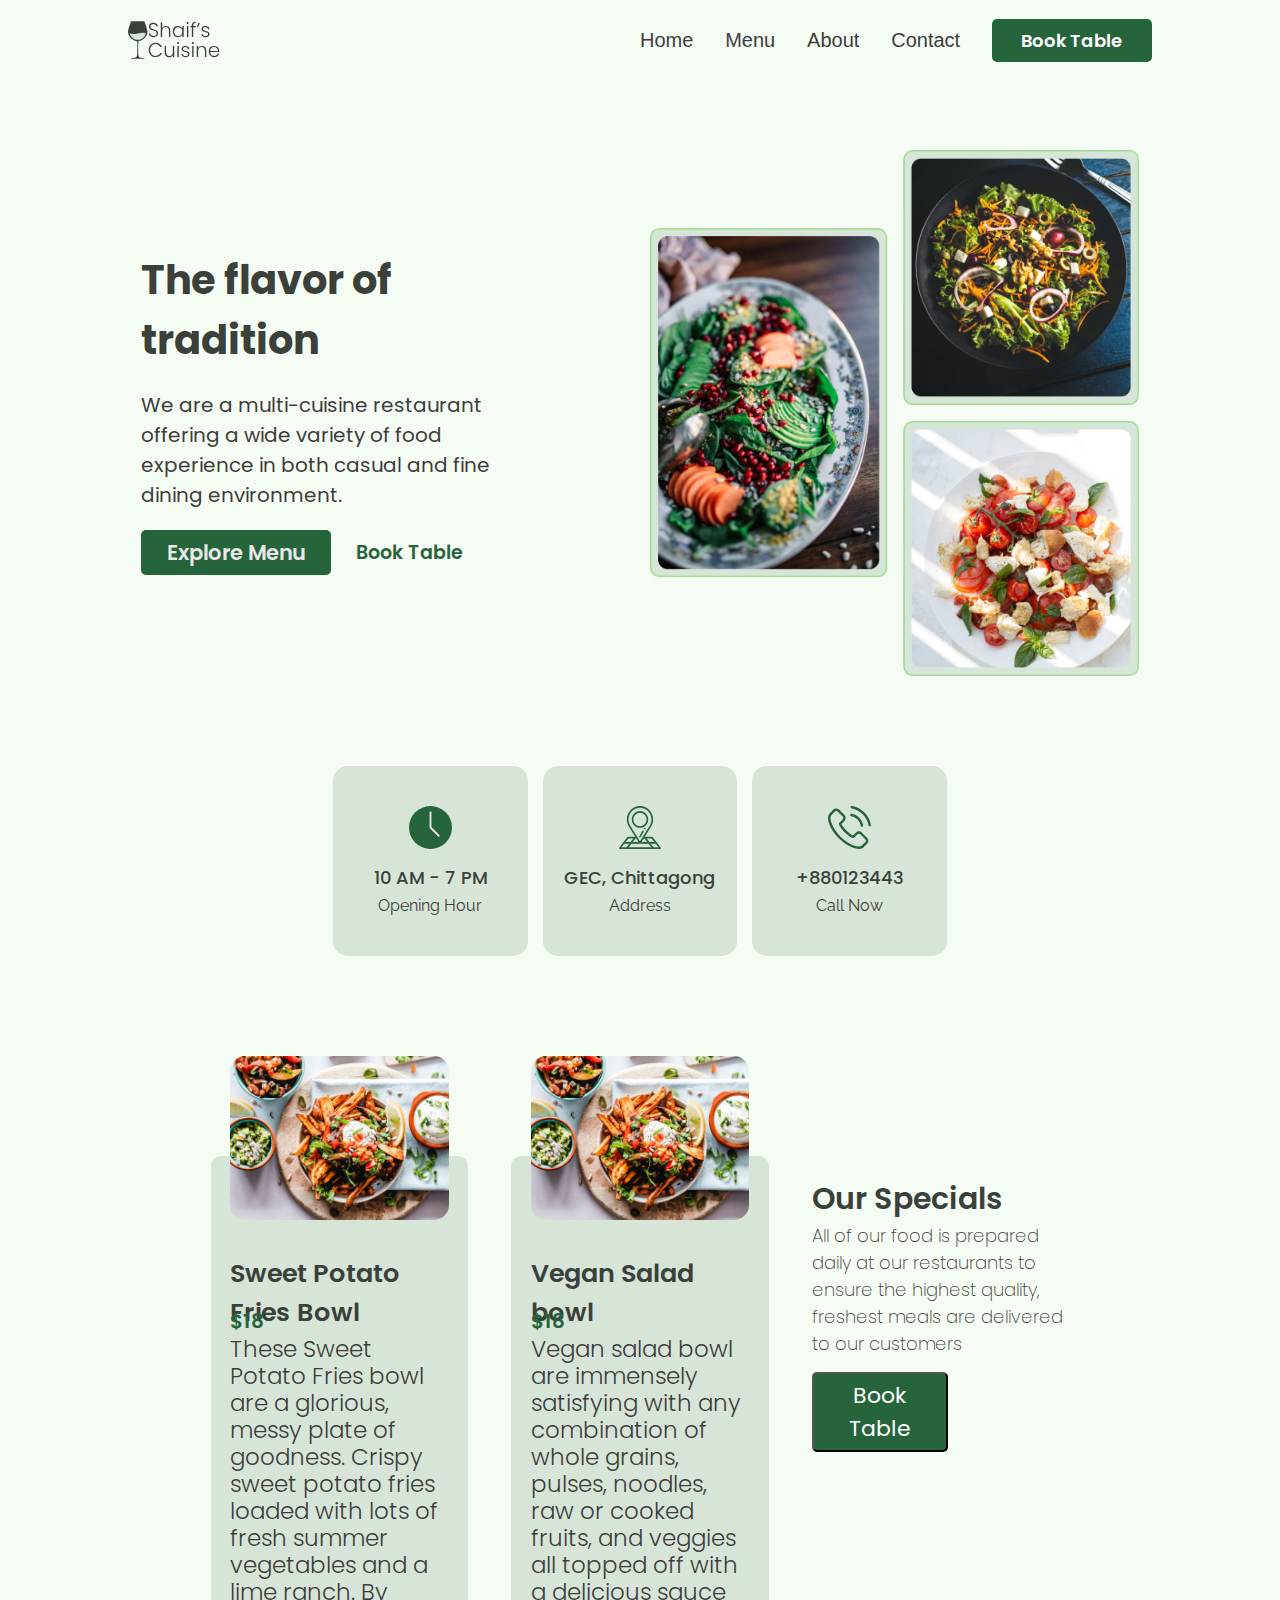
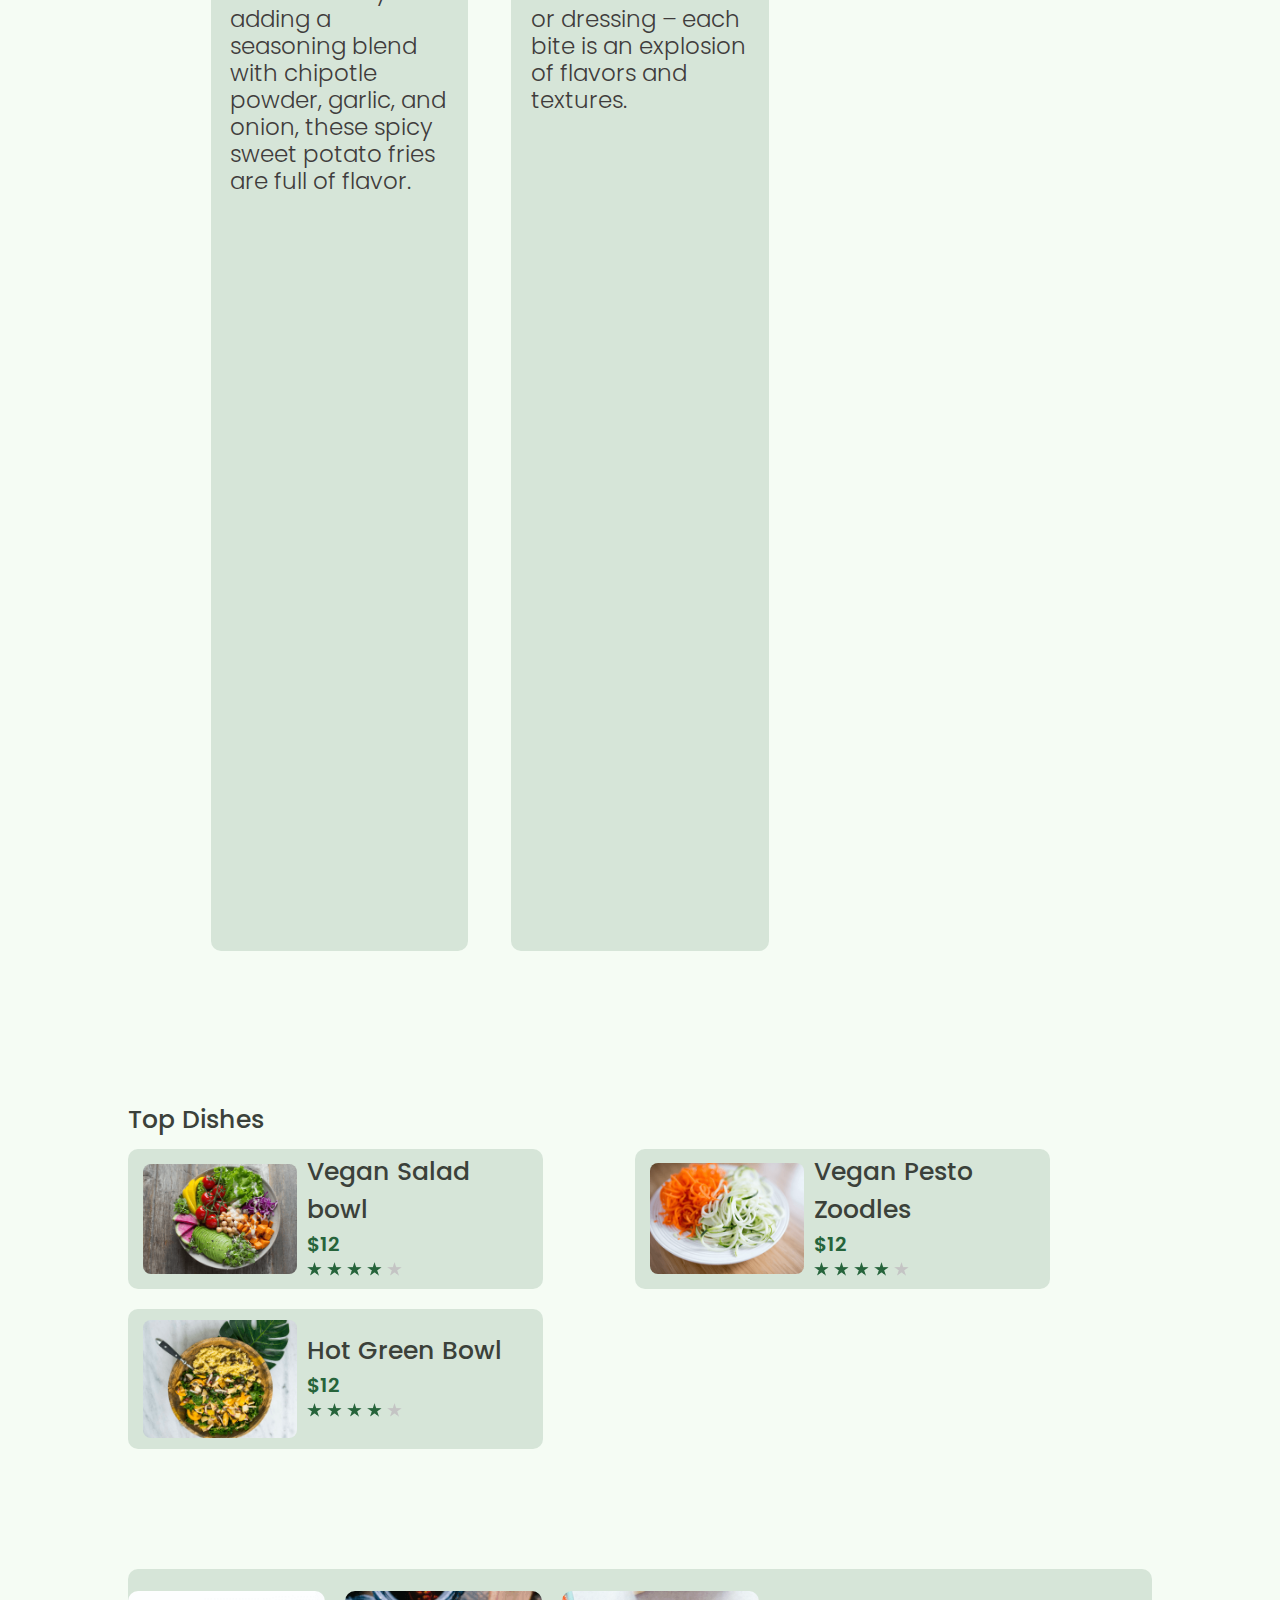
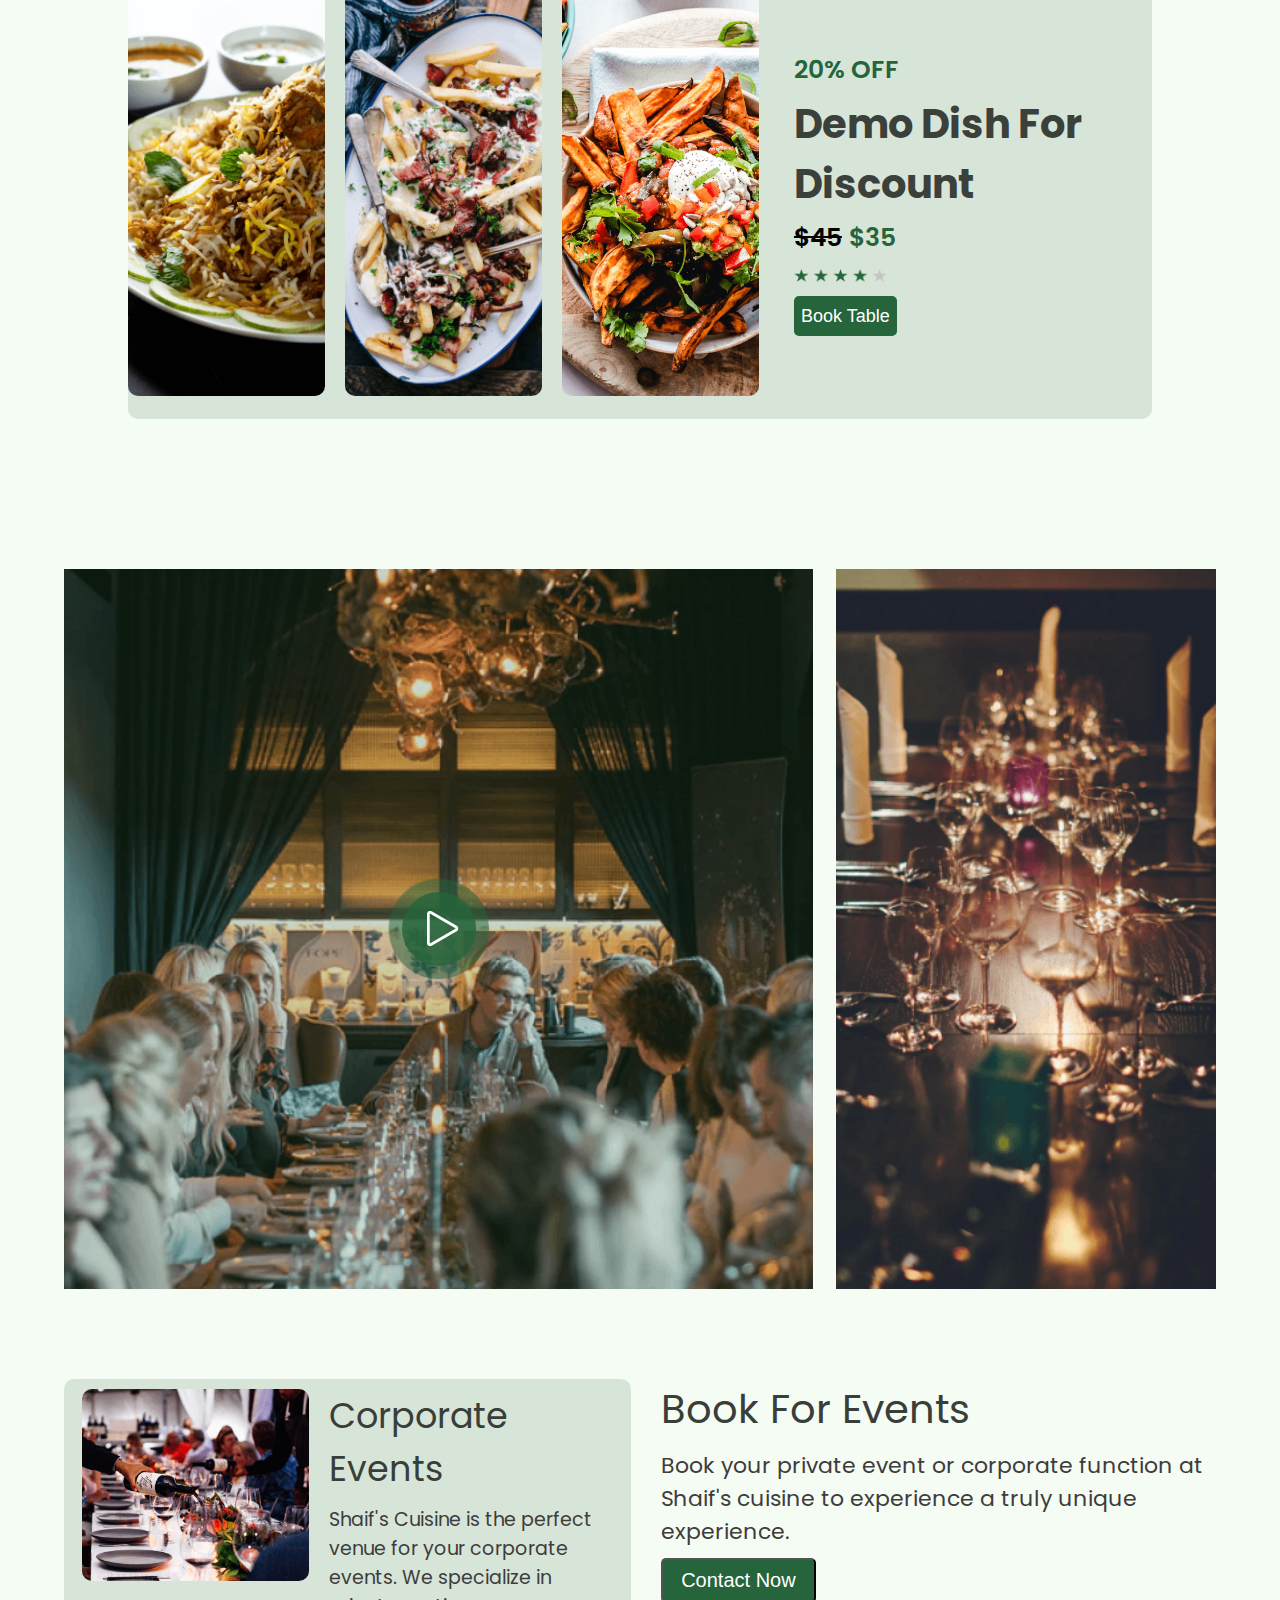
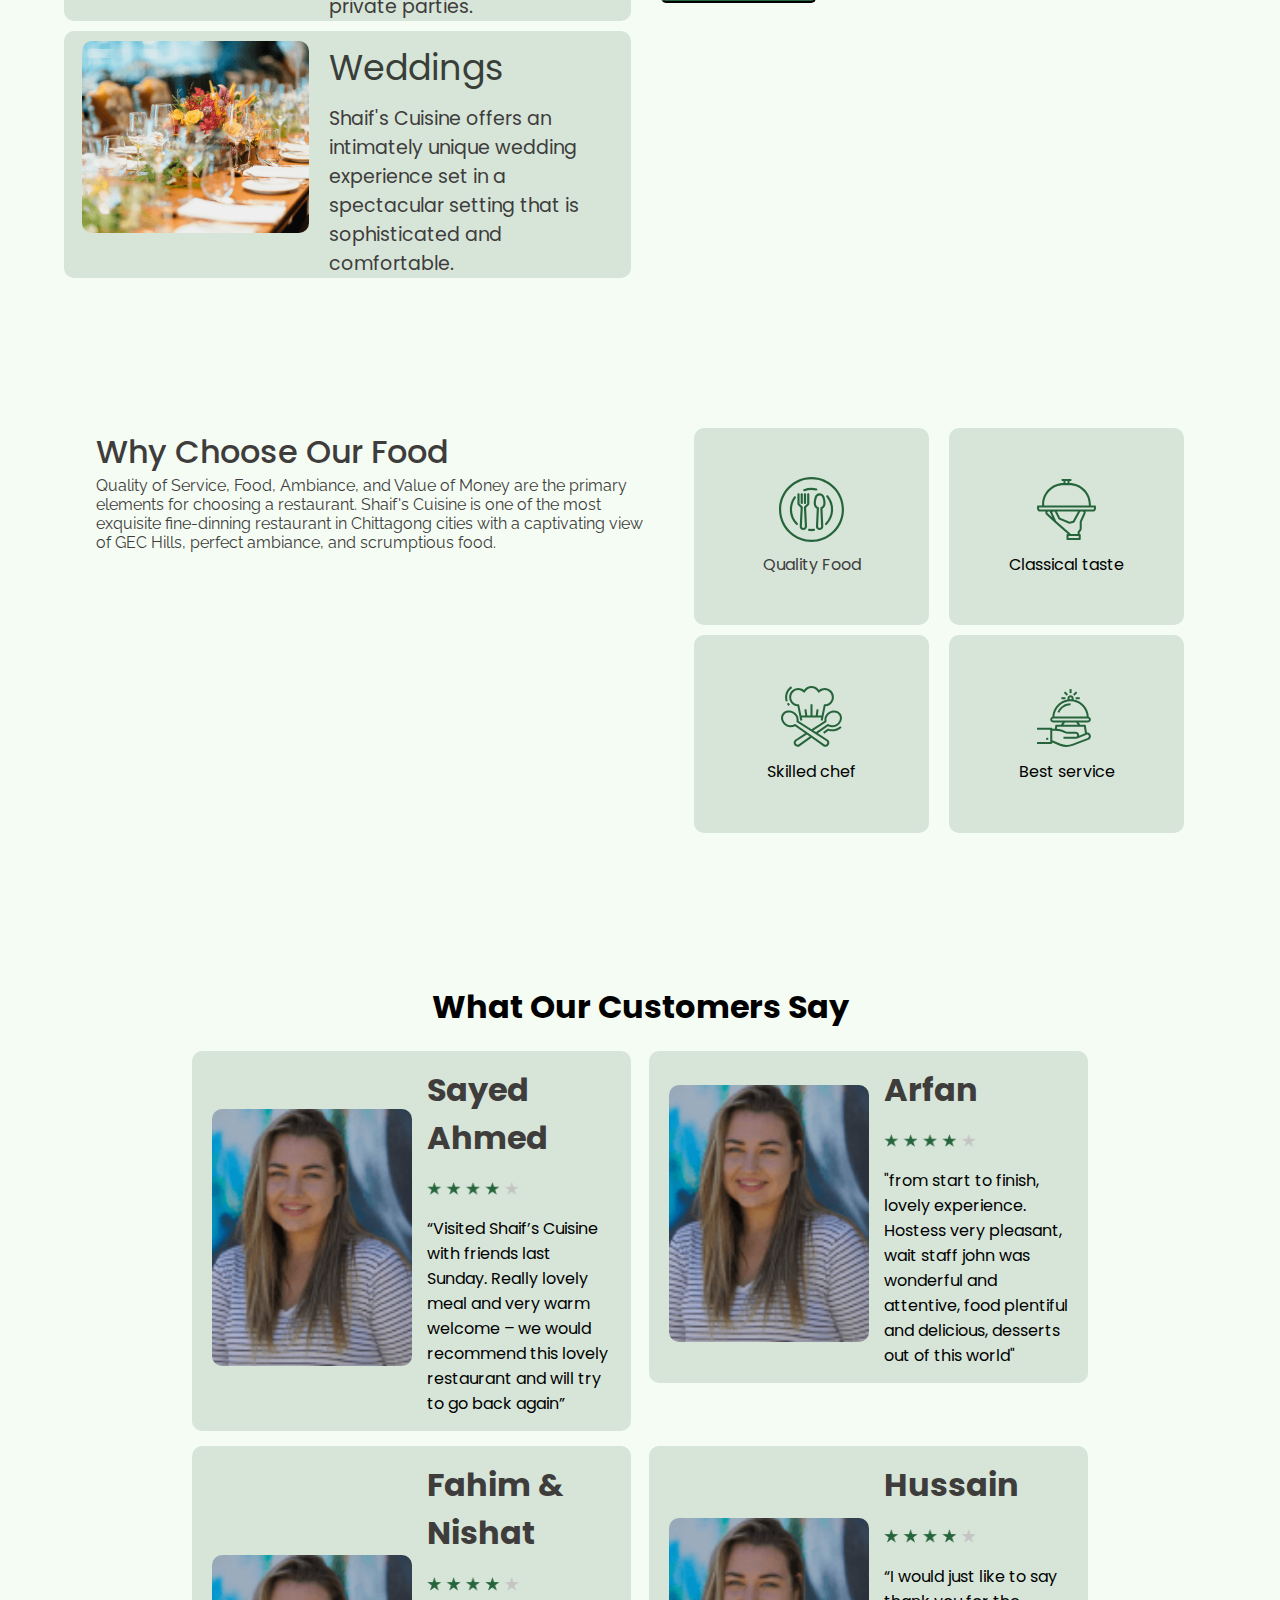
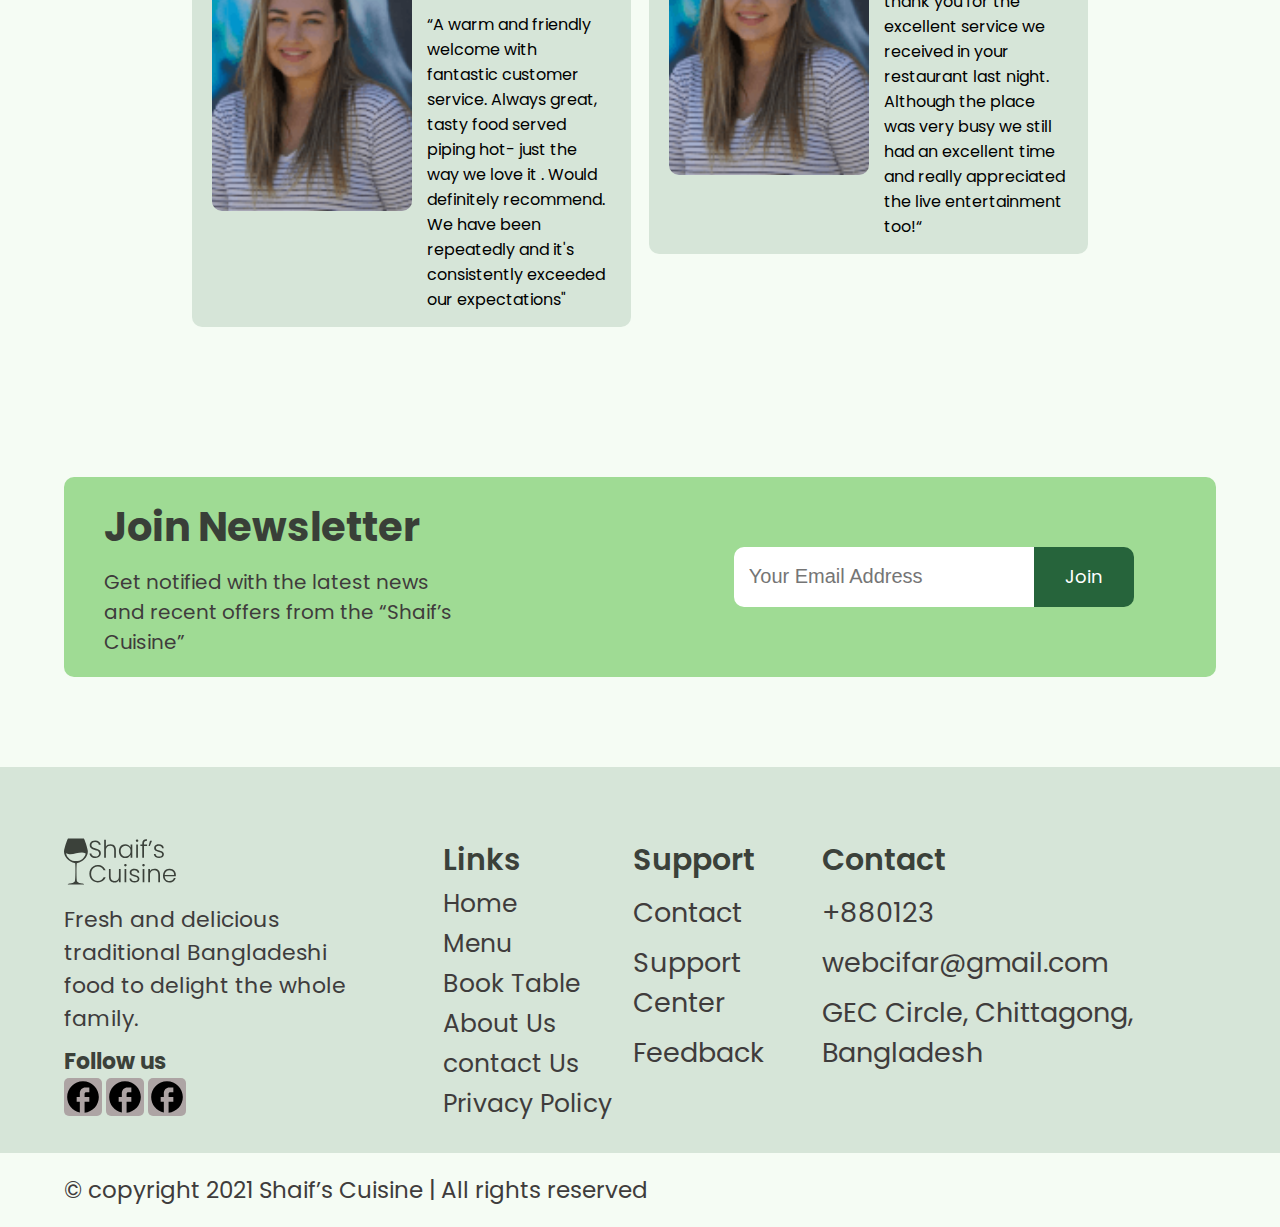
==== index.html @ 32df7a2a "second commit" ====
<!DOCTYPE html>
<html lang="en">
<head>
    <meta charset="UTF-8">
    <meta name="viewport" content="width=device-width, initial-scale=1.0">
    <link rel="shortcut icon" href="favicon.ico" type="image/x-icon">
    <title>Shaif's Cuisine</title>
    <link rel="stylesheet" href="styles.css">
    <link rel="icon" sizes="16x16" href="Assets/favicon.ico" type="image/x-icon">
    <link rel="preconnect" href="https://fonts.googleapis.com">
<link rel="preconnect" href="https://fonts.gstatic.com" crossorigin>
<link href="https://fonts.googleapis.com/css2?family=Poppins:ital,wght@0,100;0,200;0,300;0,400;0,500;0,600;0,700;0,800;0,900;1,100;1,200;1,300;1,400;1,500;1,600;1,700;1,800;1,900&family=Raleway:ital,wght@0,100..900;1,100..900&family=Roboto:ital,wght@0,100;0,300;0,400;0,500;0,700;0,900;1,100;1,300;1,400;1,500;1,700;1,900&display=swap" rel="stylesheet">
</head>
<body>
    <div class="header-container flex">
        <div class="container flex header-navs">
            <div class="header-logo">
                <div class="logo-container flex">
                    <img src="/Assets/logo.svg" alt="">
                </div>
            </div>
            <div class="right-nav flex">
                <a class="nav-color-d" href="index.html">Home</a>
                <a class="nav-color-d" href="menu.html">Menu</a>
                <a class="nav-color-d" href="">About</a>
                <a class="nav-color-d" href="">Contact</a>
                <a class="nav-color-d book-table" href="">Book Table</a>
                <img class="hamburger-menu" src="/Assets/hamburger-menu.svg" alt="">
            </div>
        </div>
    </div>
    <div class="hero-section flex">
       <div class="container width-controller hero-wrapper flex">
            <div class="flavor-paragraph flex">
                <div class="flav">
                    <h1>The flavor of tradition</h1>
                    <p class="flavor-p">We are a multi-cuisine restaurant offering a wide variety of food experience in both casual and fine dining environment.</p>
                </div>
                <div class="explore-menu flex">
                    <button class="explore-btn">Explore Menu</button>
                    <p>Book Table</p>
                </div>
            </div>
            <div class="food-menu flex">
                <img src="/Assets/heroImg.png" alt="">
            </div>
       </div>
    </div>

    <div class="operational-section flex">
        <div class="operational-details flex">
            <div class="operational-details1 flex">
                <img src="/Assets/wall-clock-icon.svg" alt="wall-clock-icon">
                <h1>10 AM - 7 PM</h1>
                <p>Opening Hour</p>
            </div>
            <div class="operational-details1 flex">
                <img src="/Assets/address-icon.svg" alt="wall-clock-icon">
                <h1>GEC, Chittagong</h1>
                <p>Address</p>
            </div>
            <div class="operational-details1 flex">
                <img src="/Assets/phone-icon.svg" alt="wall-clock-icon">
                <h1>+880123443</h1>
                <p>Call Now</p>
            </div>
        </div>
    </div>
    <div class="special-section flex">
        <div class="special-container flex">
            <div class="special-content1 col-12 flex">
                <img src="/Assets/food-3.png" alt="">
                <h1>Sweet Potato Fries Bowl</h1>
                <p>$18</p>
                <!-- <h1><img class="star-rating" src="/Assets/3star.png" alt=""></h1> -->
                <h2 class="potato-text">
                    These Sweet Potato Fries bowl are a glorious, messy plate of goodness. Crispy sweet potato fries loaded with lots of fresh summer vegetables and a lime ranch. By adding a seasoning blend with chipotle powder, garlic, and onion, these spicy sweet potato fries are full of flavor.
                </h2>
            </div>
            <div class="special-content1 col-12 flex">
                <img src="/Assets/food-3.png" alt="">
                <h1>Vegan Salad bowl</h1>
                <p>$18</p>
                <!-- <h1><img src="/Assets/3star.png" alt=""></h1> -->
                <h2>
                    Vegan salad bowl are immensely satisfying with any combination of whole grains, pulses, noodles, raw or cooked fruits, and veggies all topped off with a delicious sauce or dressing – each bite is an explosion of flavors and textures.
                </h2>
            </div>
            <div class="special-content3 col-md-12">
                <h1>Our Specials</h1>
                <p>All of our food is prepared daily at our restaurants to ensure the highest quality, freshest meals are delivered to our customers</p>
                <button>Book Table</button>
            </div>
        </div>
    </div>


    <div class="top-section flex">
        <div class="top-section-container">
            <h1>Top Dishes</h1>
            <div class="three-dishes-content flex">
                <div class="three-dish1 flex">
                    <img class="food-1" src="/Assets/food-1.png" alt="">
                    <div class="vegan-div">
                        <h1>Vegan Salad bowl</h1>
                        <p>$12</p>
                        <img src="./Assets/3star.png" alt="">
                    </div>
                </div>
                <div class="three-dish1 three-dish2 flex">
                    <img class="food-1" src="/Assets/food-2.png" alt="">
                    <div class="vegan-div">
                        <h1>Vegan Pesto Zoodles</h1>
                        <p>$12</p>
                        <img src="./Assets/3star.png" alt="">
                    </div>
                </div>
                <div class="three-dish1 three-dish3 flex">
                    <img class="food-1" src="/Assets/food-7.png" alt="">
                    <div class="vegan-div">
                        <h1 class="hot-bowl">Hot Green Bowl</h1>
                        <p>$12</p>
                        <img src="./Assets/3star.png" alt="">
                    </div>
                </div>
             
            </div>
        </div>
    </div>
    
    <div class="discount-section flex">
        <div class="discount-container flex">
            <div class="discount1"></div>
            <div class="discount2"></div>
            <div class="discount3"></div>
            <div class="discount4 flex">
                <p>20% OFF</p>
                <h1>Demo Dish For Discount</h1>
                <h2 class="amount-slash flex">
                    <p class="forty-five-dollar">$45</p>
                    <p class="thirty-five-dollar">$35</p>
                </h2>
                <h3>
                    <img src="/Assets/3star.png" alt="">
                </h3>
                <button>Book Table</button>
            </div>
        </div>
    </div>

    <div class="graphics-section flex">
        <div class="graphics-container flex">
            <div class="graphics1 flex">
                <img src="/Assets/playIcon.svg" alt="">
            </div>
            <div class="graphics2"></div>
        </div>
    </div>

    <div class="cooperate-section flex">
        <div class="cooperate-container flex">
            <div class="cooperate1-container flex">
                <div class="cooperate1 flex">
                    <img src="/Assets/event-corporate.png" alt="">
                    <div class="coop-desc">
                        <h1>Corporate Events</h1>
                        <p>Shaif's Cuisine is the perfect venue for your corporate events. We specialize in private parties.</p>
                    </div>
                </div>
                <div class="cooperate1 flex">
                    <img src="/Assets/event-weedings.png" alt="">
                    <div class="coop-desc">
                        <h1>Weddings</h1>
                        <p>Shaif's Cuisine offers an intimately unique wedding experience set in a spectacular setting that is sophisticated and comfortable.</p>
                    </div>
                </div>
            </div>
            <div class="cooperate2-container">
                <div class="cooperate2">
                    <h1>Book For Events</h1>
                    <p>Book your private event or corporate function at Shaif's cuisine to experience a truly unique experience.</p>
                    <button>Contact Now</button>
                </div>
            </div>
        </div>
    </div>
    <div class="why-section flex">
        <div class="why-container flex">
            <div class="why-desc">
                <h1>Why Choose Our Food</h1>
                <p>Quality of Service, Food, Ambiance, and Value of Money are the primary elements for choosing a restaurant. Shaif's Cuisine is one of the most exquisite fine-dinning restaurant in Chittagong cities with a captivating view of GEC Hills, perfect ambiance, and scrumptious food.</p>
            </div>
            <div class="why-options flex">
                <div class="why-options-row1 flex">
                    <div class="why-options-row1-1 flex">
                        <img src="/Assets/whyUs-icon1.svg" alt="whyUs-icon1">
                        <p>Quality Food</p>
                    </div>
                    <div class="why-options-row1-2 flex">
                        <img src="/Assets/whyUs-icon3.svg" alt="whyUs-icon3">
                        <p>Skilled chef</p>
                    </div>
                </div>
                <div class="why-options-row2 flex">
                    <div class="why-options-row2-1 flex">
                        <img src="/Assets/whyUs-icon2.svg" alt="">
                        <p>Classical taste</p>
                    </div>
                    <div class="why-options-row2-2 flex">
                        <img src="/Assets/whyUs-icon4.svg" alt="">
                        <p>Best service</p>
                    </div>
                </div>
            </div>
        </div>
    </div>

    <div class="what-section flex">
        <h1>What Our Customers Say</h1>
    </div>
    <div class="review-section flex">
        <div class="review-container flex">
            <div class="review-row1 flex">
                <div class="review-row1-1 flex">
                    <div class="review-row1-1-img"><img src="/Assets/testimonial_img1.png" alt=""></div>
                    <div class="review-row1-1-desc flex">
                        <h1>Sayed Ahmed</h1>
                        <img src="/Assets/3star.png" alt="">
                        <p>“Visited Shaif’s Cuisine with friends last Sunday. Really lovely meal and very warm welcome – we would recommend this lovely restaurant and will try to go back again”</p>
                    </div>
                </div>
                <div class="review-row1-2 flex">
                    <div class="review-row1-2-img">
                        <img src="/Assets/testimonial_img1.png" alt="">
                    </div>
                    <div class="review-row1-2-desc flex">
                        <h1>Arfan</h1>
                        <img src="/Assets/3star.png" alt="">
                        <p>"from start to finish, lovely experience. Hostess very pleasant, wait staff john was wonderful and attentive, food plentiful and delicious, desserts out of this world"</p>
                    </div>
                </div>
            </div>
            <div class="review-row2 flex">
                <div class="review-row2-1 flex">
                    <div class="review-row2-1-img">
                        <img src="/Assets/testimonial_img1.png" alt="">
                    </div>
                    <div class="review-row2-1-desc flex">
                        <h1>Fahim & Nishat</h1>
                        <img src="/Assets/3star.png" alt="">
                        <p>“A warm and friendly welcome with fantastic customer service. Always great, tasty food served piping hot- just the way we love it . Would definitely recommend. We have been repeatedly and it's consistently exceeded our expectations"</p>
                    </div>
                </div>
                <div class="review-row2-2 flex">
                    <div class="review-row2-2-img">
                        <img src="/Assets/testimonial_img1.png" alt="">
                    </div>
                    <div class="review-row2-2-desc flex">
                        <h1>Hussain</h1>
                        <img src="/Assets/3star.png" alt="">
                        <p>“I would just like to say thank you for the excellent service we received in your restaurant last night. Although the place was very busy we still had an excellent time and really appreciated the live entertainment too!“</p>
                    </div>
                </div>
            </div>
        </div>
    </div>



    <!-- Review Section -->
    <!-- <div class="review-section flex">
        <div class="review-container">
            <h1>What Our Customers Say</h1>
            <div class="review-div flex">
                <div class="review-div-row1 flex">
                    <div class="review-div-row1-1 flex">
                        <img src="/Assets/testimonial_img1.png" alt="">
                        <div class="review-div-row1-1-desc">
                            <p>Sayed Ahmed</p>
                            <img src="/Assets/3star.png" alt="">
                            <p class="a-warm">“Visited Shaif’s Cuisine with friends last Sunday. Really lovely meal and very warm welcome – we would recommend this lovely restaurant and will try to go back again”</p>
                        </div>
                    </div>
                    <div class="review-div-row1-2 flex">
                        <img src="/Assets/testimonial_img1.png" alt="">
                        <div class="review-div-row1-2-desc">
                            <p>Fahim & Nishat</p>
                            <img src="/Assets/3star.png" alt="">
                            <p class="a-warm a-warm-p">“A warm and friendly welcome with fantastic customer service. Always great, tasty food served piping hot- just the way we love it . Would definitely recommend. We have been repeatedly and it's consistently exceeded our expectations"</p>
                        </div>
                    </div>
                </div>
                <div class="review-div-row2 flex">
                    <div class="review-div-row2-1 flex">
                        <img src="/Assets/testimonial_img1.png" alt="">
                        <div class="review-div-row2-1-desc">
                            <p>Arfan</p>
                            <img src="/Assets/3star.png" alt="">
                            <p class="a-warm">"from start to finish, lovely experience. Hostess very pleasant, wait staff john was wonderful and attentive, food plentiful and delicious, desserts out of this world"</p>
                        </div>
                    </div>
                    <div class="review-div-row2-2 flex">
                        <img src="/Assets/testimonial_img1.png" alt="">
                        <div class="review-div-row2-2-desc">
                            <p>Hussain</p>
                            <img src="/Assets/3star.png" alt="">
                            <p class="a-warm">“I would just like to say thank you for the excellent service we received in your restaurant last night. Although the place was very busy we still had an excellent time and really appreciated the live entertainment too!“</p>
                        </div>
                    </div>
                </div>
            </div>
        </div>
    </div> -->

    <div class="newsletter-section flex">
        <div class="newsletter-container flex">
            <div class="newsletter-desc flex">
                <h1>Join Newsletter</h1>
                <p>Get notified with the latest news and recent offers from the “Shaif’s Cuisine”</p>
            </div>

            <div class="newsletter-textarea flex">
                <form action="">
                    <input type="text" placeholder="Your Email Address">
                </form>  
                <button>Join</button>              
            </div>
        </div>
    </div>
    <footer class="flex">
        <div class="footer-container flex">
            <div class="footer-div1 flex">
                <div class="footer-div1-opt1">
                    <img src="/Assets/logo.svg" alt="">
                </div>
                <div class="footer-div1-opt2">
                    Fresh and delicious traditional Bangladeshi food to delight the whole family.
                </div>
                <div class="footer-div1-opt3">
                    <h1>Follow us</h1>
                    <div class="footer-div1-opt3-icons">
                        <img src="/Assets/facebook.svg" alt="">
                        <img src="/Assets/facebook.svg" alt="">
                        <img src="/Assets/facebook.svg" alt="">
                    </div>
                </div>

            </div>
            <div class="footer-div2 flex">
               <p><a class="links-footer" href="">Links</a></p>
               <p><a href="">Home</a></p>
               <p><a href="">Menu</a></p>
               <p><a href="">Book Table</a></p>
               <p><a href="">About Us</a></p>
               <p><a href="">contact Us</a></p>
               <p><a href="">Privacy Policy</a></p>
            </div>
            <div class="footer-div3 flex">
                <p><a class="support-footer" href="">Support</a></p>
                <p><a href="">Contact</a></p>
                <p><a href="">Support Center</a></p>
                <p><a href="">Feedback</a></p>
            </div>
            <div class="footer-div4 flex">
                <p><a class="contact-footer" href="">Contact</a></p>
                <p><a href="">+880123</a></p>
                <p><a href="">webcifar@gmail.com</a></p>
                <p><a class="gec" href="">GEC Circle, Chittagong, Bangladesh</a></p>
            </div>
        </div>
    </footer>
    <div class="second-footer flex">
        <div class="second-footer-container flex">
        © copyright 2021 Shaif’s Cuisine | All rights reserved
        </div>
    </div>
</body>
</html>
---- styles.css ----
*{
    padding: 0;
    margin: 0;
    box-sizing: border-box;
}
body{
    font-family: Poppins;
    background-color: #F5FCF4
}
/* general styles */
.flex{
    display: flex;
}

.header-container{
    margin-top: 10px;
    /* border: 2px solid green; */
    justify-content: center;
    align-items: center;
}
.container{
    /* border: 2px solid red; */
    width: 80%;
}
.header-logo{
    width: 60%;
    /* border: 2px solid green; */
    font-family: Poppins;
}
.logo-container{
    width: 20%;
    /* border: 2px solid yellow; */
    height: 60px;
    align-items: center;
}
.right-nav{
    width: 40%;
    /* border: 2px solid yellow; */
    justify-content: space-between;
    font-family:'Segoe UI', Tahoma, Geneva, Verdana, sans-serif;
    font-size: 20px;
    font-weight: 500;
    align-items: center;
}
 .nav-color-d{
    text-decoration: none;
    color: #3E3C3C;
}

.header-navs{
    justify-content: space-between;
    align-items: center;
}
.book-table{
    width: 160px;
    font-family: Poppins;
    font-size: 23px;
    font-weight: 600;
    border-radius: 5px;
    padding: 8px 0;
    background-color: #26643B;
    text-align: center;
    color: white;
    text-decoration: none;
}
.hamburger-menu{
    display: none;
}
.hero-section{
    justify-content: center;
    /* align-items: center; */
    height: fit-content;
    /* border: 2px solid red; */
    margin: 80px 0;
}
.width-controller{
    width: 78%;
}
.explore-btn{
    width: 190px;
    height: 45px;
    font-family: Poppins;
    font-size: 21px;
    font-weight: 600;
    border-radius: 5px;
    border: none;
    padding: 7px 0;
    background-color: #26643B;
    text-align: center;
    color: #E8E8E8;
}
.flavor-paragraph{
    /* border: 2px solid green; */
    width: 35%;
    flex-direction: column;
}
.food-menu{
    /* border: 2px solid blue; */
    width: 55%;
}
.hero-wrapper{
    justify-content: space-between;
    align-items: center;
    /* border: 2px solid black; */
}
.explore-menu{
    align-items: center;
    gap: 25px;
}
.explore-menu p{
    font-weight: 600;
    font-size: 19px;
    color: #26643B;
}
.food-menu img{
    width: 100%;
}
.flav h1{
    color: #3B413A;
    font-size: 40px;
    width: 70%;
}
.flav p{
    color: #3F3C3C;
    margin: 20px 0;
    font-size: 20px;
    width: 80%;
}

.operational-section{
    /* border: 2px solid purple; */
    height: fit-content;
    justify-content: center;
    align-items: center;
    margin: 90px 0;
}
.operational-details{
    /* border: 2px solid blue; */
    width: 48%;
    /* height: fit-content; */
    justify-content: space-between;
    align-items: center;
    flex-wrap: wrap;
}
.operational-details1{
    /* border: 2px solid black; */
    width: 31.7%;
    background-color: #D6E5D8;
    height: 190px;
    /* border: none; */
    border-radius: 5px;
    flex-direction: column;
    justify-content: center;
    align-items: center;
    gap: 5px;
    border-radius: 15px;
}

.operational-details1 img{
    width: 22%;
    margin-bottom: 10px;
}
.operational-details1 h1{
    font-family: poppins;
    font-weight: 500;
    font-size: 18px;
    color: #3B413A;
    text-align: center;
}
.operational-details1 p{
    font-family: raleway;
    color: #3F3C3C;
}

.special-section{
/* border: 2px solid red; */
height: fit-content;
justify-content: center;
align-items: center;
margin-top: 150px;
}
.special-container{
    width: 67%;
    justify-content: space-between;
    gap: 30px;
    height: fit-content;
}
.special-content1{
    width: 30%;
    /* border: 1px solid blue; */
}
.special-content3{
    width: 30%;
    /* border: 1px solid blue; */
}
.special-content1,
.special-content2{
    background-color: #D6E5D8;
    border-radius: 10px;
}
.special-content1{
    flex-direction: column;
    /* justify-content: center; */
    align-items: center;
    height: 115vh;
}
.special-content1 h1{
    width: 85%;
    font-size: 25.5px;
    font-weight: 600;
    font-family: Poppins;
    color: #3B413A;
}
.special-content3 h1{
    width: 85%;
    font-size: 30px;
    font-weight: 600;
    font-family: Poppins;
    color: #3B413A; 
}
.special-content1 p{
    justify-content: flex-start;
    width: 85%;
    font-weight: 600;
    font-size: 20px;
    color: #26643B;
}
.star-rating{
    width: 3%;
}
.special-content1 h2{
    width: 85%;
    font-size: 15px;
    font-weight: 300;
    font-family: Poppins;
    color: #3F3C3C;
    font-size: 23px;
    line-height: 27px;
}
.potato-text{
    font-size: 70px;
}
.special-content3 p{
    width: 100%;
    font-weight: 200;
    font-family: Poppins;
    color: #3F3C3C;
    font-size: 18px;
}
.special-content1 img{
    width: 85%;
    border-radius: 15px;
    text-align: center;
    top: -130px;
}
.special-content1{
    position: relative;
}
.special-content1 h1{
    top: 20px;
}

.special-content1 p{
    top: 50px;
}
.special-content1 h2{
    top: 80px;
}

.star-rating{
    margin-top: 200px;
}
.special-content1 h1,
.special-content1 p,
.star-rating,
.special-content1 h2{
margin-top: 100px;
}

.special-content1 img,
.special-content1 h1,
.special-content1 p,
.star-rating,
.special-content1 h2{
    position: absolute;
}
.special-content3 button{
    background-color: #26643B;
    color: white;
    width: 53%;
    font-size: 22px;
    font-family: Poppins;
    padding: 5px 10px;
    text-align: center;
    border-radius: 5px;
    /* border: none; */
    margin-top: 15px;
}


.top-section{
    /* border: 2px solid blue; */
    margin-top: 150px;
    height: fit-content;
    justify-content: center;
    align-items: center;
}
.top-section-container{
    width: 80%;
    /* border: 2px solid peru; */
    height: fit-content;
}
.top-section-container h1{
    color: #3B413A;
    font-weight: 500;
    font-size: 25px;
}
.three-dishes-content{
    margin-top: 10px;
    /* border: 2px solid black; */
    height: fit-content;
    justify-content: space-between;
    align-items: center;
}
.three-dish1,
.three-dish2,
.three-dish3{
    width: 32%;
    /* border: 2px solid red; */
    background-color: #D6E5D8;
    padding: 15px;
    border-radius: 10px;
}
.three-dish3,
.three-dish1{
    height: 140px !important;
}
.three-dish1{
    align-items: center;
    gap: 10px;
    height: 100%;
}
.food-1{
    border-radius: 8px;
    width: 40%;
}
.vegan-div h1{
    font-size: 25px;
    width: 90%;
    color: #3B413A;
    font-family: Poppins;
}

.vegan-div p{
    font-size: 20px;
    color: #26643B;
    font-family: Poppins;
    font-weight: 600;
}
.hot-bowl{
    width: 100% !important;
    height: fit-content;
}

.discount-section{
    margin-top: 120px;
    /* border: 2px solid blue; */
    justify-content: center;
    align-content: center;
}
.discount-container{
    /* border: 2px solid yellow; */
    width: 80%;
    justify-content: space-between;
    gap: 20px;
    align-items: center;
    border-radius: 10px;
    background-color: #D6E5D8;
    height: 50vh;
}
.discount-container div{
    padding: 15px;
}

.discount1,
.discount2,
.discount3{
    width: 20%;
    /* border: 2px solid black; */
}
.discount1{
    height: 90%;
    background-image: url(/Assets/food-5.png);
    background-position: center;
    background-size: cover;
    background-repeat: no-repeat;
}
.discount2{
    height: 90%;
    background-image: url(/Assets/food-4.png);
    background-position: center;
    background-size: cover;
    background-repeat: no-repeat;
}
.discount3{
    height: 90%;
    background-image: url(/Assets/food-3.png);
    background-position: center;
    background-size: cover;
    background-repeat: no-repeat;
}
.discount1,
.discount2,
.discount3{
    border-radius: 10px;
}

.discount3 img{
    width: 100%;
    height: 270px;
}

.discount4{
    width: 38%;
    /* border: 2px solid red; */
    flex-direction: column;
    gap: 5px;
    font-family: Poppins;
}
.amount-slash{
    gap: 7px;
    font-family: Poppins;
}
.forty-five-dollar{
    text-decoration: line-through;
    color: black !important;
}
.thirty-five-dollar{
    color: #26643B;
}
.discount4 h1{
    font-size: 40px;
    font-weight: 700;
    color: #3B413A;
}
.discount4 p{
    font-size: 25px;
    font-family: Poppins;
    font-weight: 600;
    color: #26643B;
}
.discount4 img{
    width: 27%;
}
.discount4 button{
    color: white;
    background-color: #26643B;
    width: 30%;
    height: 40px;
    font-size: 18px;
    border: none;
    border-radius: 5px;
}

.graphics-section{
    margin-top: 150px;
    /* border: 2px solid orange; */
    height: fit-content;
    justify-content: center;
    align-items: center;
}
.graphics-container{
    /* border: 2px solid black; */
    width: 80%;
    justify-content: space-between;
}
.graphics1,
.graphics2{
    /* border: 2px solid red; */
    height: 80vh;
}
.graphics1{
    width: 65%;
    background-image: url(/Assets/eventsMedia1.png);
    background-position: center;
    background-repeat: no-repeat;
    background-size: cover;
    justify-content: center;
    align-items: center;
}
.graphics1 img{
    width: 13.5%;
}
.graphics2{
    width: 33%;
    background-image: url(/Assets/eventsMedia2.png);
    background-position: center;
    background-repeat: no-repeat;
    background-size: cover;
}

.cooperate-section{
    justify-content: center;
    align-items: center;
    /* border: 2px solid blue; */
    margin-top: 90px;
}
.cooperate-container{
    /* border: 2px solid red; */
    width: 80%;
    gap: 100px;
}

.cooperate1-container{
    width: 43%;
    /* border: 2px solid black; */
    height: fit-content;
    flex-direction: column;
    gap: 10px;
}
.cooperate1{
    width: 100%;
    /* border: 2px solid black; */
    height: fit-content;
    border-radius: 10px;
    gap: 20px;
    justify-content: center;
    background-color: #D6E5D8;
}
.cooperate2-container{
    width: 49%;
    /* border: 2px solid black; */
    height: fit-content;
}
.cooperate1 img{
    width: 40%;
    height: 90%;
    border-radius: 10px;
    margin: 10px 0;
}
.cooperate1 h1{
    color: #393F38;
    font-family: Poppins;
    font-weight: 400;
    font-size: 35px;
}
.cooperate1 p{
    margin-top: 10px;
    color: #3F3C3C;
    font-family: Poppins;
    font-size: 19px;
}
.cooperate1 div{
    width: 50%;
    margin-top: 10px;
}
.cooperate2{
    font-family: Poppins;
}
.cooperate2 h1{
    font-weight: 400;
    font-size: 40px;
    color: #393F38;
}
.cooperate2 p{
    margin: 10px 0;
    color: #3F3C3C;
    font-family: Poppins;
    font-size: 22px;
}
.cooperate2 button{
    color: white;
    background-color: #26643B;
    width: 28%;
    height: 45px;
    font-size: 20px;
    font-weight: 500;
    border-radius: 5px;
}

.why-section{
    /* border: 2px solid red; */
    margin-top: 150px;
    height: fit-content;
    justify-content: center;
    align-items: center;
}
.why-container{
    width: 65%;
    /* border: 2px solid green; */
    height: fit-content;
    font-family: Poppins;
    justify-content: space-between;
    gap: 20px;
}

.why-desc{
    width: 53%;
    /* border: 2px solid black; */
}
.why-desc h1{
    color: #3F3C3C;
    font-family: Poppins;
    font-weight: 500;
}
.why-desc p{
    font-family: Raleway;
    color: #3E3C3C;
    font-size: 16px;
    width: 97%;
}
.why-options{
    width: 45%;
    /* border: 2px solid pink; */
    justify-content: space-between;
    height: 45vh;
}
.why-options-row1{
    width: 48%;
    /* border: 2px solid red; */
    flex-direction: column;
    gap: 10px;
}
.why-options-row2{
    width: 48%;
    /* border: 2px solid blue; */
    flex-direction: column;
    gap: 10px;
}
.why-options-row1-1,
.why-options-row1-2,
.why-options-row2-1,
.why-options-row2-2{
    width: 100%;
    /* border: 2px solid yellow; */
    height: 49%;
    border-radius: 10px;
    background-color: #D6E5D8;
    flex-direction: column;
    justify-content: center;
    align-items: center;
    gap: 10px;
}
.why-options-row1-1 p{
    color: #3F3C3C;
}
.what-section{
    margin-top: 150px;
    justify-content: center;
    align-items: center;
}
.review-section{
    margin-top: 20px;
    /* border: 2px solid red; */
    height: fit-content;
    justify-content: center;
    align-items: center;
}
.review-container{
    /* border: 2px solid blue; */
    height: 100%;
    flex-direction: column;
    justify-content: space-between;
    align-items: center;
    width: 70%;
    gap: 15px;
}
.review-row1{
    /* border: 2px solid red; */
    height: 45%;
    width: 100%;
    justify-content: space-between;
}
.review-row2{
    /* border: 2px solid red; */
    height: 53%;
    width: 100%;
    justify-content: space-between;
}
.review-row1-1,
.review-row1-2{
    width: 49%;
    /* border: 2px solid green; */
    align-items: center;
    gap: 15px;
    height: 100%;
    border-radius: 10px;
    background-color: #D6E5D8;
    padding: 15px 20px;
}
.review-row1-1-img img,
.review-row1-2-img img{
    width: 200px;
    height: 100%;
    border-radius: 10px;
}
.review-row2-1-img img,
.review-row2-2-img img{
    width: 200px;
    height: 100%;
    border-radius: 10px;
}

.review-row1-1-desc,
.review-row1-2-desc,
.review-row2-1-desc,
.review-row2-2-desc{
    height: fit-content;
    flex-direction: column;
    justify-content: space-between;
    gap: 20px;
}
.review-row1-1-desc img,
.review-row1-2-desc img,
.review-row2-1-desc img,
.review-row2-2-desc img{
    width: 50%;
}
.review-row1-1-desc h1,
.review-row1-2-desc h1,
.review-row2-1-desc h1,
.review-row2-2-desc h1{
    color: #3F3C3C;
}





.review-row2-1,
.review-row2-2{
    width: 49%;
    /* border: 2px solid blue; */
    align-items: center;
    gap: 15px;
    height: 100%;
    border-radius: 10px;
    background-color: #D6E5D8;
    padding: 15px 20px;
}

.newsletter-section{
    /* border: 2px solid red; */
    height: fit-content;
    margin-top: 150px;
    justify-content: center;
    align-items: center;
}
.newsletter-container{
    /* border: 2px solid black; */
    height: 200px;
    width: 90%;
    justify-content: space-between;
    background-color: #9FDB94;
    align-items: center;
    font-family: Poppins;
    border-radius: 10px;
}

.newsletter-desc,
.newsletter-textarea{
    /* border: 2px solid blue; */
    width: 49%;
    height: 100%;
    justify-content: center;
}
.newsletter-desc{
    flex-flow: column;
    padding-left: 40px;
    gap: 10px;
}
.newsletter-textarea{
    align-items: center;

}
.newsletter-desc h1{
    font-family: Poppins;
    font-size: 40px;
    color: #393F38;
}
.newsletter-desc p{
    font-family: Poppins;
    font-size: 20px;
    color: #3F3C3C;
    width: 70%;
}

.newsletter-textarea input{
    height: 60px;
    border: none;
    width: 300px;
    border-top-left-radius: 10px;
    border-bottom-left-radius: 10px;
    font-size: 20px;
    padding-left: 15px;
}
.newsletter-textarea button{
    height: 60px;
    border: none;
    width: 100px;
    border-top-right-radius: 10px;
    border-bottom-right-radius: 10px;
    color: white;
    background-color: #26643B;
    font-family: Poppins;
    font-size: 18px;
}

footer{
    height: 55vh;
    height: fit-content;
    /* border: 2px solid red; */
    margin-top: 90px;
    background-color: #D6E5D8;
    align-items: center;
    justify-content: center;
}
.footer-container{
    height: 40vh;
    height: fit-content;
    /* border: 2px solid black; */
    width: 90%;
    margin-top: 70px;
    font-family: Poppins;
    margin-bottom: 30px;
}
.footer-div1{
    width: 40%;
    /* border: 2px solid blue; */
    /* height: 100%; */
    flex-flow: column;
    justify-content: space-between;
    gap: 10px;
}
.footer-div1-opt1 img{
    width: 30%;
}

.footer-div2{
    width: 20%;
    /* border: 2px solid purple; */
}

.footer-div3{
    width: 20%;
    /* border: 2px solid yellow; */
}

.footer-div4{
    width: 20%;
    /* border: 2px solid green; */
}
.footer-div1-opt2{
    color: #3E3C3C;
    font-size: 22px;
    width: 80%;
}
.footer-div1-opt3 h1{
    font-size: 22px;
    color: #3B413A;
}
.footer-div1-opt3-icons img{
    /* border: 2px solid red; */
    width: 10%;
    color: white;
    background-color: rgb(173, 164, 164);
    border-radius: 5px;
    border: none;
}
.footer-div2{
    flex-flow: column;
    justify-content: space-between;
}
.footer-div2 a{
   text-decoration: none;
   color: #3F3C3C;
   font-size: 25px;
}
.links-footer{
    color: #3B413A !important;
    font-size: 30px !important;
    font-weight: 600;
}
.footer-div3{
    flex-flow: column;
    gap: 10px;
}
.footer-div3 a{
    text-decoration: none;
    color: #3F3C3C;
    font-size: 27px;
 }
 .support-footer{
    color: #3B413A !important;
    font-size: 30px !important;
    font-weight: 600;
}
.footer-div4{
    flex-flow: column;
    gap: 10px;
    width: fit-content;
}
.footer-div4 a{
    text-decoration: none;
    color: #3F3C3C;
    font-size: 27px;
 }
.contact-footer{
    color: #3B413A !important;
    font-size: 30px !important;
    font-weight: 600;
}
.gec{
    font-weight: 400;
}
.second-footer{
    align-items: center;
    justify-content: center;
    height: fit-content;
}
.second-footer-container{
    width: 90%;
    height: fit-content;
    align-items: center;
    font-size: 23px;
    font-family: Poppins;
    color: #3F3C3C;
    margin: 20px 0px;
}



























/* .review-section{
    border: 2px solid red;
    margin-top: 150px;
    justify-content: center;
    align-items: center;
    height: 100vh;
}
.review-container{
    width: 65%;
    border: 2px solid blue;
    height: fit-content;
}
.review-container h1{
    text-align: center;
    font-weight: 400;
    font-family: Poppins;
    color: #3F3C3C;
}
.review-div{
    border: 2px solid black;
    margin-top: 30px;
    height: fit-content;
    justify-content: space-between;
    gap: 10px;
    padding: 20px;
}

.review-div-row1,
.review-div-row2{
    width: 49%;
    border: 2px solid blue;
    flex-direction: column;
    gap: 10px;
    justify-content: space-between;
}
.review-div-row1-1,
.review-div-row1-2,
.review-div-row2-1,
.review-div-row2-2{
    border: 2px solid greenyellow;
    width: fit-content;
    height: 30vh;
    gap: 10px;
    background-color: #D6E5D8;
    border-radius: 10px;
    align-items: center;
}
.a-warm{
    font-size: 14px;
}
.a-warm-p{
    font-size: 13.5px;
}
.review-div-row1-1-desc,
.review-div-row1-2-desc,
.review-div-row2-1-desc,
.review-div-row2-2-desc{
    display: flex;
    flex-direction: column;
    gap: 5px;
    height: fit-content;
}

.review-div-row1-1-desc img{
    width: 30%;
}
.review-div-row1-2-desc img{
    width: 30%;
}

.review-div-row2-1-desc img{
    width: 30%;
}
.review-div-row2-2-desc img{
    width: 30%;
} */





















/* Extra Small Devices(col-1...) */
@media(max-width:767px){
.hamburger-menu{
    display: block;
    width: 100%;
}
.nav-color-d{display: none;}
/* .header-navs{
    justify-content: space-between;
} */
.logo-container{
    width: 0;
}
.container{
    width: 90%;
    margin: auto;
}
.right-nav{width: 20px;}
.hero-wrapper{
    flex-direction: column;
    gap: 50px;
    height: fit-content;
}
.hero-section{
    margin: 30px 0;
}
.flavor-paragraph{
    order: 3;
    width: 90%;
    justify-content: center;
    align-items: center;
}
.food-menu{
    width: 90%;
}
.flav{
    display: flex;
    flex-direction: column;
    align-items: center;
    justify-content: center;
    text-align: center;
}
.flav h1{
    font-size: 20px;
    width: 90%;
}
.flav p{
    font-size: 15px;
    width: 90%;
}
.explore-btn{
    width: 120px;
    padding: 0 2px;
    height: 34px;
    font-size: 15px;
    text-align: center;
    }
.explore-menu p{
    font-size: 13px;
}
.explore-menu{
    gap: 10px;
    flex-wrap: wrap;
    justify-content: center;
    align-items: center;
}

.operational-details{
    width: 80%;
    gap: 10px;
    justify-content: center;
    align-items: center;
    transition: ease-in-out;
}
.operational-details1{
    width: 48%;
}
.newsletter-container{
    flex-flow: column;
    width: fit-content;
    height: fit-content !important;
}
.newsletter-desc{
    padding-left: 0px;
}
.newsletter-desc,
.newsletter-textarea{
    width: 100%;
    padding: none;
    width: fit-content;
    height: 20% !important;
    margin-bottom: 12px;
}
.newsletter-desc h1{
    font-size: 20px;
}
.newsletter-desc p{
    font-size: 15px !important;
}
.newsletter-textarea input{
    font-size: 15px;
}
.newsletter-textarea button{
    font-size: 15px;
}
/* .newsletter-section{
    width: fit-content;
} */
.newsletter-textarea input{
    width: 310px !important;
    padding-left: 0px;
}
.newsletter-textarea button{
    width: 140px;
}
}

@media(max-width:430px){
    .newsletter-textarea input{
        width: 250px !important;
    }
    .newsletter-textarea button{
        width: 150px !important;
    }
}
@media(max-width:350px){
    .newsletter-textarea input{
        width: 200px !important;
    }
    .newsletter-textarea button{
        width: 100px !important;
    }
    @media(max-width:285px){
        .newsletter-textarea input{
            width: 150px !important;
        }
        .newsletter-textarea button{
            width: 100px !important;
        }
    }
}





@media(max-width:400px){
    .operational-details1{
        width: 90%;
    }
    .operational-details1 h1{
        font-size: 15px;
    }
    .operational-details1 p{
        font-size: 13px;
    }
    .graphics1 img{
        width: 50%;
    }
}

@media(min-width:768px){
    .header-logo{
        width: 30%;
    }
    .right-nav{
        width: 70%;
    }
    .food-menu{
        width: 49%;
    }
    .flavor-paragraph{
        width: 49%;
    }
}
@media(min-width:575px){
   .special-content1 img{
    margin-top: 50px;
   }
   .special-content1 h1{
    margin-top: 40px;
   }
}
@media(max-width:740px){
    .special-content1 h2{
        font-size: 20px;
    }
}

@media(min-width:575px) and (max-width:620px){
    .special-content1{
        width: 50%;
        /* height: 100vh; */
    }
    .special-container{
        width: 80%;
    }
}
@media(max-width:680px){
    .special-content1 h1{
        margin-top: 70px;
    }
}
@media(min-width:575px){
    .special-content1{
        height: 150vh;
    }
}
@media(min-width:390px){
    .special-content1{
        height: 175vh;
    }
    .special-container{
        margin-top: 10px;
    }
}
@media(min-width:390px){
    .special-content1{
        margin-top: 40px;
        height: 190vh;
    }
}
@media(min-width:390px){
    .special-content3{
        margin-top: 60px;
    }
}


@media(max-width:575px){
    .special-section{
        margin-top: 100px;
    }
    .special-content1{
        height: 70vh;
        margin-top: 250px;
    }
    .special-content1 img{
        margin-top: -80px;
    }
    .special-content1 h1{
        margin-top: 120px;
    }
    .newsletter-section{
        margin-top: 100PX;
    }
    .newsletter-container{
        width: 90%;
    }
    .newsletter-textarea{
        width: 100%;
    }
    .newsletter-desc{
        width: 100% !important;
        padding-left: 0px;
    }
}
@media(max-width:573px){
    .special-content1 h1{
        margin-top: 70px;
    }
    .special-section{
        margin-top: 10px;
    }
}
@media(max-width:480px){
    .special-content1 img{
        margin: -30px;
    }
}

@media(max-width:383px){
    .special-content1 img{
        margin: 10px;
    }
}
@media(max-width:340px){
    .special-content1 img{
        margin: 5px;
    }
    .special-content1{
        margin-bottom: 40px;
    }
}
@media(max-width:389px){
    .special-content1{
        height: 90vh;
    }
    .special-content3{
        margin-top: 30px;
    }
}

@media(max-width:300px){
    .special-content1 img{
        margin-top: 60px;
    }
    .special-content1 h1{
        margin: 50px;
    }
}
@media(max-width:222px){
    .special-content1 h1{
        margin-top: 50px;
    }
}













@media(min-width:680px){
    .special-content1 h1{
        margin-top: 70px;
       }
}
@media(min-width:715px) and (max-width:790px){
    .special-content1 img{
        margin-top: 30px;
       }
}

@media(min-width:790px){
    .special-content1 img{
        margin-top: 20px;
       }
}

@media(min-width:1050px){
    .special-content1 img{
        margin-top: -20px;
       }
}
@media(min-width:1420px){
    .special-content1 img{
        margin-top: -30px;
       }
}





@media(min-width:880px){
    .special-content1 h1{
        margin-top: 85px;
       }
}

@media(min-width:938px){
    .special-content1 h1{
        margin-top: 78px;
       }
}






@media(max-width:575px){
    .special-content1{
        width: 100%;
        border: 2px solid red;
    }
    .special-container{
        width: 85%;
    }
    .graphics1 img{
        width: 17%;
    }
}



@media(max-width:992px){
    .special-container{
        flex-wrap: wrap;
    }
    .special-content1{
        width: 45%;
    }
    .special-content3{
        width: 100%;
    }
    .newsletter-desc p{
        font-family: Poppins;
        width: 100%;
        font-size: 22px;
    }
    .newsletter-textarea input{
        width: 200px;
    }
    .newsletter-textarea,
    .newsletter-desc{
        height: 250px;
    }
    .newsletter-container{
        height: fit-content;
    }
    }
   

    
    @media(min-width:950px) and (max-width:1200px){
        .special-content3 button{
            width: 70%;
        }
        .flavor-paragraph{
            width: 50%;
        }
        .flav,.flav p{
            width: 100%;
        }
        .food-menu{
            width: 45%;
        }
        .footer-div1-opt1 img{
            width: 50%;
        }
    }




@media(max-width:960px){
    .footer-container{
        flex-flow: column;
        gap: 40px;
    }
    .footer-div1,
    .footer-div2,
    .footer-div3,
    .footer-div4{
        width: 100%;
    }
    .footer-div1-opt1{
        width: 30%;
    }
    .footer-div1-opt3-icons img{
        width: 5%;
    }
    .second-footer-container{
        justify-content: center;
        text-align: center;
    }

}
@media(max-width:900px){
    .footer-div1-opt1{
        width: 50%;
    }
}


@media(min-width:992px){
    .header-logo{
        width: 50%;
    }
    .special-content1{
        height: 155vh;
    }
    .right-nav{
        width: 50%;
        gap: 15px;
    }
    .book-table{
        font-size: 18px;
    }
    .special-content1 img{
        top: -80px;
    }
}

/* @media(min-width:1000px) and (max-width:1300px){
    .food-1{
        height: 100px;
        width: 100px;
    }
} */

@media(max-width:1350px){
    .three-dishes-content{
        width: 90%;
        flex-wrap: wrap;
        gap: 20px;
    }
    .top-section-container{
       margin: auto;
    }
    .three-dish1{
        width: 45%;
    }
}
@media(max-width:1129px){
    .three-dish1{
        width: 100%;
        height: fit-content;
    }
    .food-1{
        width: 25%;
    }
}
@media(max-width:1129px){
    .food-1{
        width: 35%;
    }
}

@media(max-width:1128px){
    .food-1{
        width: 20%;
    }
}
@media(max-width:300px){
    .food-1{
        width: 30%;
    }
}
@media(max-width:400px){
    .vegan-div h1{
        font-size: 19px;
    }
    .vegan-div img{
        width: 60%;
    }
}

@media(max-width:1290px){
    .graphics-container{
        width: 90%;
    }
}
@media(max-width:1000px){
    .discount-container{
        height: 60vh;
        width: 90%;
    }
    .discount4{
        width: 49%;
        gap: 2px;
        font-size: 25px;
    }
    .discount3{
        display: none;
    }
    .discount1,
    .discount2{
        width: 25%;
    }
}
@media(max-width:768px){
    .discount-container{
        flex-wrap: wrap;
        height: 100vh;
        height: fit-content;
    }
    .discount1{
        width: 32%;
        height: 450px;
    }
    .discount2{
        width: 65%;
        height: 450px;
    }
    .discount4{
        margin-top: 20px;
        width: 70%;
        gap: 5px;
    }

    .amount-slash{
        gap: 7px;
        font-family: Poppins;
    }
    .discount4 h1{
        font-size: 25px;
        font-weight: 600;
    }
    .discount4 p{
        font-size: 15px;
        font-weight: 600;
    }
    .discount4 img{
        width: 30%;
    }
    .discount4 button{
        width: 40%;
        height: 40px;
        font-size: 12px;
    }
    .graphics-container{
        height: 50vh;
    }
    .graphics1,
    .graphics2{
        height: 50vh;
    }
}

@media(max-width:764px){
    .discount-container{
        flex-wrap: wrap;
        height: 100vh;
        height: fit-content;
    }
    .discount1{
        width: 33%;
        height: 450px;
    }
    .discount2{
        width: 63%;
        height: 450px;
    }
    .discount4{
        margin-top: 20px;
    }
}
@media(max-width:579px){
    .discount-container{
        flex-wrap: wrap;
        height: 100vh;
        height: fit-content;
    }
    .discount1{
        width: 32%;
        height: 450px;
    }
    .discount2{
        width: 60%;
        height: 450px;
    }
    .discount4{
        margin-top: 20px;
    }
}
@media(max-width:301px){
    .discount-container{
        flex-wrap: wrap;
        height: 100vh;
        height: fit-content;
    }
    .discount1{
        width: 35%;
        height: 450px;
    }
    .discount2{
        width: 55%;
        height: 450px;
    }
    .discount4{
        margin-top: 20px;
    }
}
@media(max-width:245px){
    .discount-container{
        flex-wrap: wrap;
        height: 100vh;
        height: fit-content;
    }
    .discount1{
        width: 40%;
        height: 250px;
    }
    .discount2{
        width: 40%;
        height: 250px;
    }
    .discount4{
        margin-top: 20px;
        width: 100%;
    }
}
@media(max-width:135px){
    .discount-container{
        flex-wrap: wrap;
        height: 100vh;
        height: fit-content;
    }
    .discount1{
        width: 30%;
        height: 100px;
        margin: auto;
    }
    .discount2{
        width: 30%;
        height: 100px;
        margin: auto;
    }
    .discount4{
        margin-top: 20px;
        width: 100%;
    }
    .discount4 h1{
        font-size: 10px;
    }
}

@media(max-width:1400px){
    .cooperate1-container{
        width: 50%;
    }
    .cooperate-container{
        gap: 30px;
        width: 90%;
    }
}
@media(min-width:766px) and (max-width:900px){
    .cooperate1 img{
        height: 180px;
    }
}
@media(max-width:767px){
    .cooperate-container{
        flex-wrap: wrap;
    }
    .cooperate1-container,
    .cooperate2-container{
        width: 100%;
    }
    .cooperate1{
        width: fit-content;
    }
}
@media(max-width:300px){
    .cooperate1 img{
        width: fit-content;
        width: 29%;
    }
    .cooperate1-container{
        width: fit-content;
        gap: 2px;
    }
    .cooperate1 div{
        width: 60%;
    }
    .cooperate1{
        width: fit-content;
        gap: 5px;
    }
}
@media(max-width:400px){
    .cooperate2 button{
        width: 50%;
    }
}
@media(max-width:370px){
    .cooperate1 img{
        height: 250px;
    }
}
@media(max-width:1300px){
    .why-container{
        width: 85%;
    }
}
@media(max-width:1200px){
    .why-container{
        width: 90%;
    }
}
@media(max-width:767px){
    .why-container{
        flex-wrap: wrap;
    }
    .why-desc,
    .why-options{
        width: 100%;
        text-align: center;
    }
}

@media(max-width:1200px){
    .review-row1-1-img img,
    .review-row1-2-img img,
    .review-row2-1-img img,
    .review-row2-2-img img{
        width: 140px;
        height: 300px;
    }
}
@media(max-width:992px){
    .review-container{
        width: 90%;
    }
}
@media(min-width:0px) and (max-width:767px){
    .review-row1,
    .review-row2{
        flex-wrap: wrap;
        height: 48%;
        gap: 20px;
    }
   
    .review-row1-1,
    .review-row1-2,
    .review-row2-1,
    .review-row2-2{
        width: 90%;
        margin: auto;
    }
}
@media(max-width:800px){
    .review-row2-2{
        height: 400px;
    }
}
@media(max-width:320px){
    .review-row1-1-img img,
    .review-row1-2-img img,
    .review-row2-1-img img,
    .review-row2-2-img img{
        width: 50px;
        height: 200px;
    }
    .review-row1-1-desc p,
    .review-row1-2-desc p,
    .review-row2-1-desc p,
    .review-row2-2-desc p{
        font-size: 12px;
    }

    .review-row1-1,
    .review-row1-2,
    .review-row2-1,
    .review-row2-2{
        width: 100%;
    }
}
@media(max-width:567px){
    .review-container{
        width: 100%;
    }
    .review-row1-1-img img,
    .review-row1-2-img img,
    .review-row2-1-img img,
    .review-row2-2-img img{
        width: 100px;
        height: 300px;
    }
}

































/* Desktop Devices Large, Xlarge, XXLarge */
/* Large */
@media(min-width:992px){
    .col-lg-1{
        width: 8.33%;
   }
   .col-lg-2{
    width: 16.66%;
    }
    .col-lg-3{
        width: 25%;
    }
    .col-lg-4{
        width: 33.33%;
    }
    .col-lg-5{
        width: 41.66%;
    }
    .col-lg-6{
        width: 50%;
    }
    .col-lg-7{
        width: 58.33%;
    }
    .col-lg-8{
        width: 66.66%;
    }
    .col-lg-9{
        width: 75%;
    }
    .col-lg-10{
        width: 83.33%;
    }
    .col-lg-11{
        width: 91.66%;
    }
    .col-lg-12{
        width: 100%;
    }
}
/* Tablet Devices - Small and Medium */
/* Medium Devices */
@media(min-width:768px) and (max-width:991px){
    .col-md-1{
        width: 8.33%;
   }
   .col-md-2{
    width: 16.66%;
    }
    .col-md-3{
        width: 25%;
    }
    .col-md-4{
        width: 33.33%;
    }
    .col-md-5{
        width: 41.66%;
    }
    .col-md-6{
        width: 50%;
    }
    .col-md-7{
        width: 58.33%;
    }
    .col-md-8{
        width: 66.66%;
    }
    .col-md-9{
        width: 75%;
    }
    .col-md-10{
        width: 83.33%;
    }
    .col-md-11{
        width: 91.66%;
    }
    .col-md-12{
        width: 100%;
    }
}
/* Small Devices */
@media(min-width:576px) and (max-width:767px){
    .col-sm-1{
        width: 8.33%;
   }
   .col-sm-2{
    width: 16.66%;
    }
    .col-sm-3{
        width: 25%;
    }
    .col-sm-4{
        width: 33.33%;
    }
    .col-sm-5{
        width: 41.66%;
    }
    .col-sm-6{
        width: 50%;
    }
    .col-sm-7{
        width: 58.33%;
    }
    .col-sm-8{
        width: 66.66%;
    }
    .col-sm-9{
        width: 75%;
    }
    .col-sm-10{
        width: 83.33%;
    }
    .col-sm-11{
        width: 91.66%;
    }
    .col-sm-12{
        width: 100%;
    }
}
/* Mobile Devices - Extra Small */
/* Extra Small Devices */
@media(max-width:575px){
   .col-1{
        width: 8.33%;
   }
   .col-2{
    width: 16.66%;
    }
    .col-3{
        width: 25%;
    }
    .col-4{
        width: 33.33%;
    }
    .col-5{
        width: 41.66%;
    }
    .col-6{
        width: 50%;
    }
    .col-7{
        width: 58.33%;
    }
    .col-8{
        width: 66.66%;
    }
    .col-9{
        width: 75%;
    }
    .col-10{
        width: 83.33%;
    }
    .col-11{
        width: 91.66%;
    }
    .col-12{
        width: 100%;
    }
}
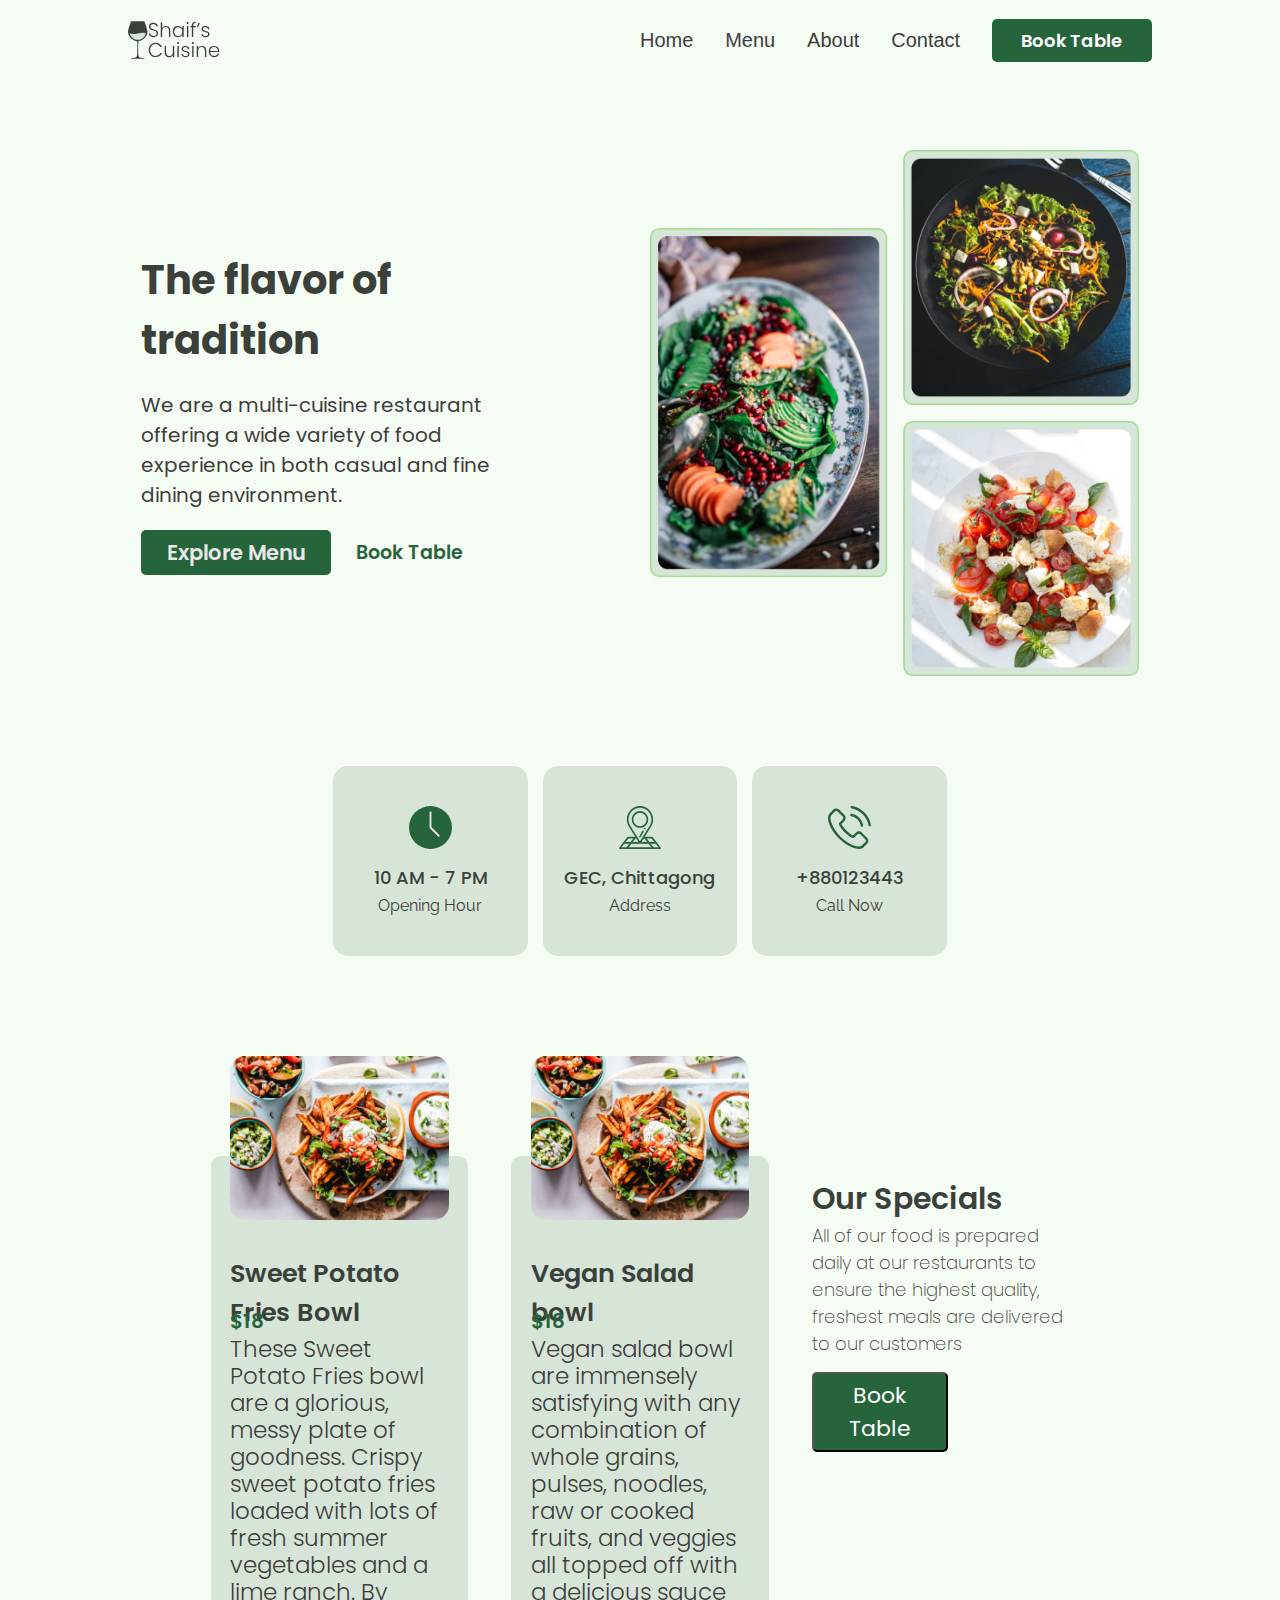
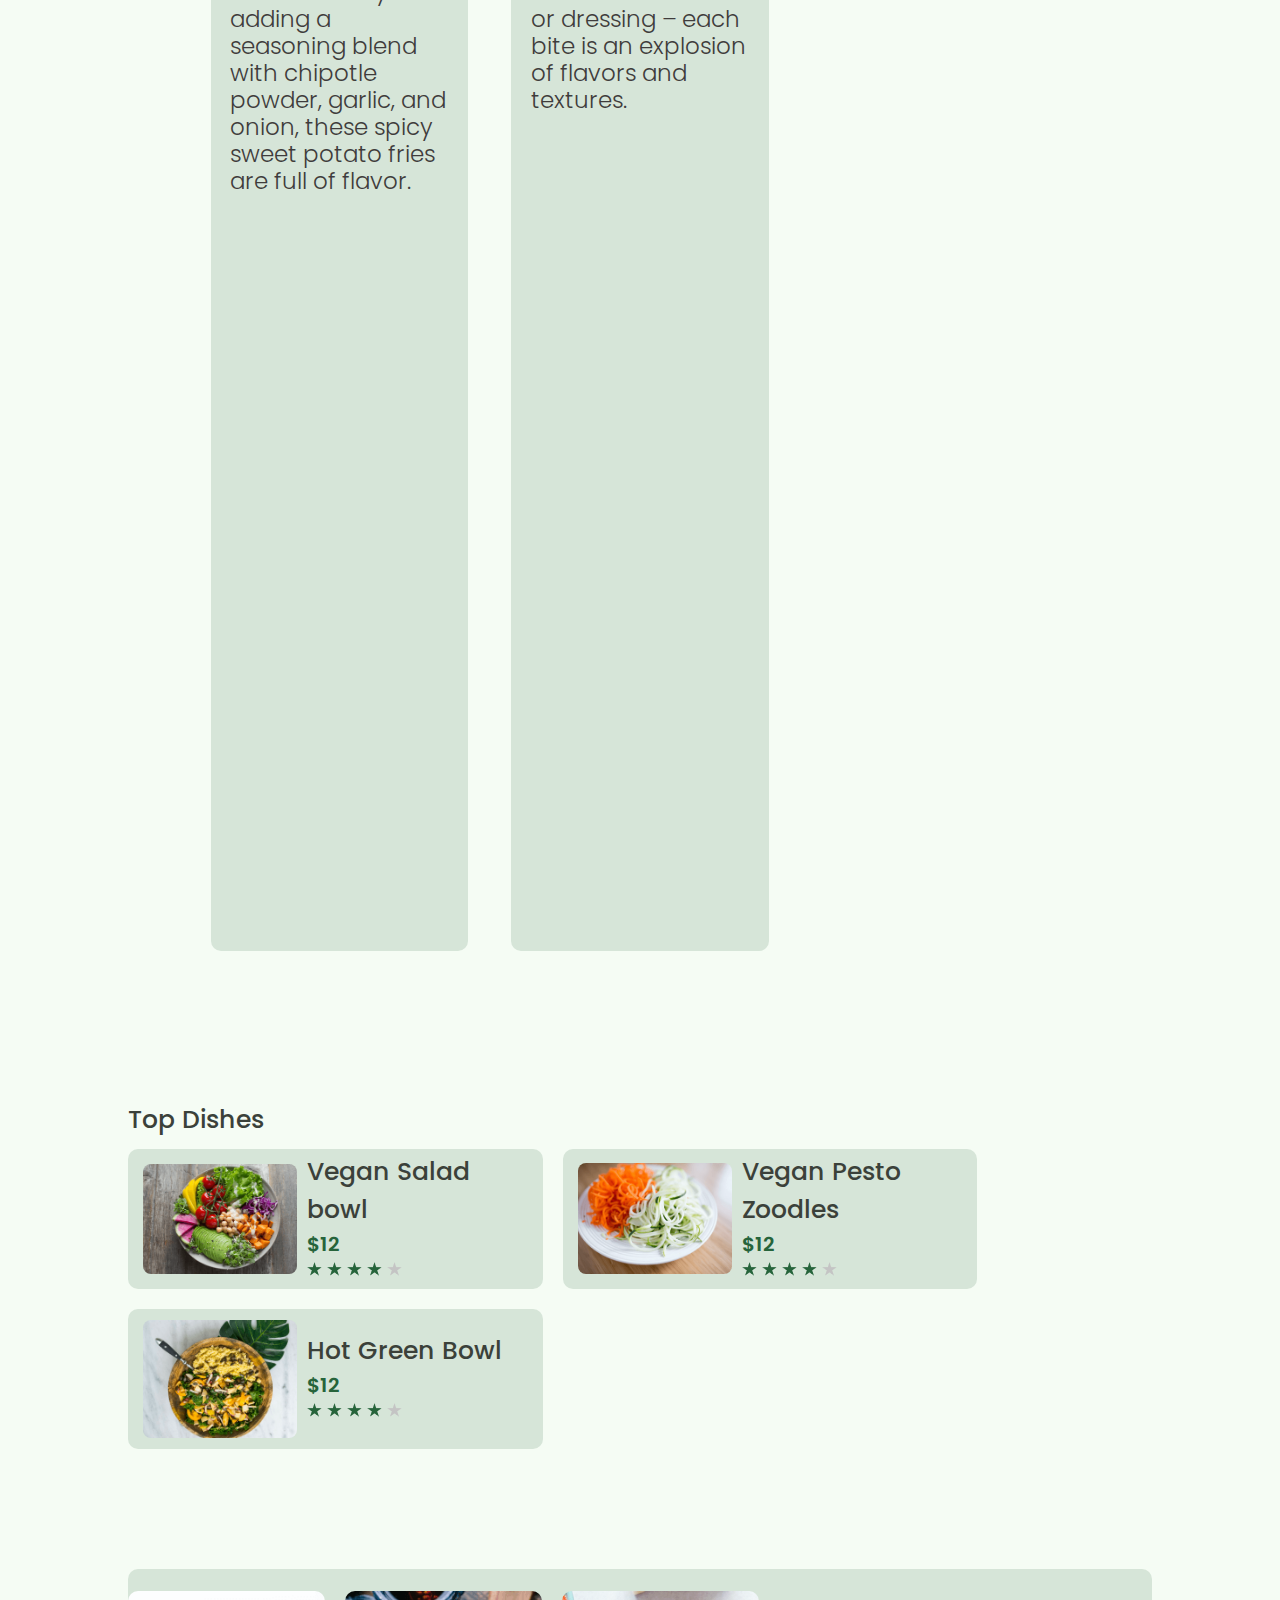
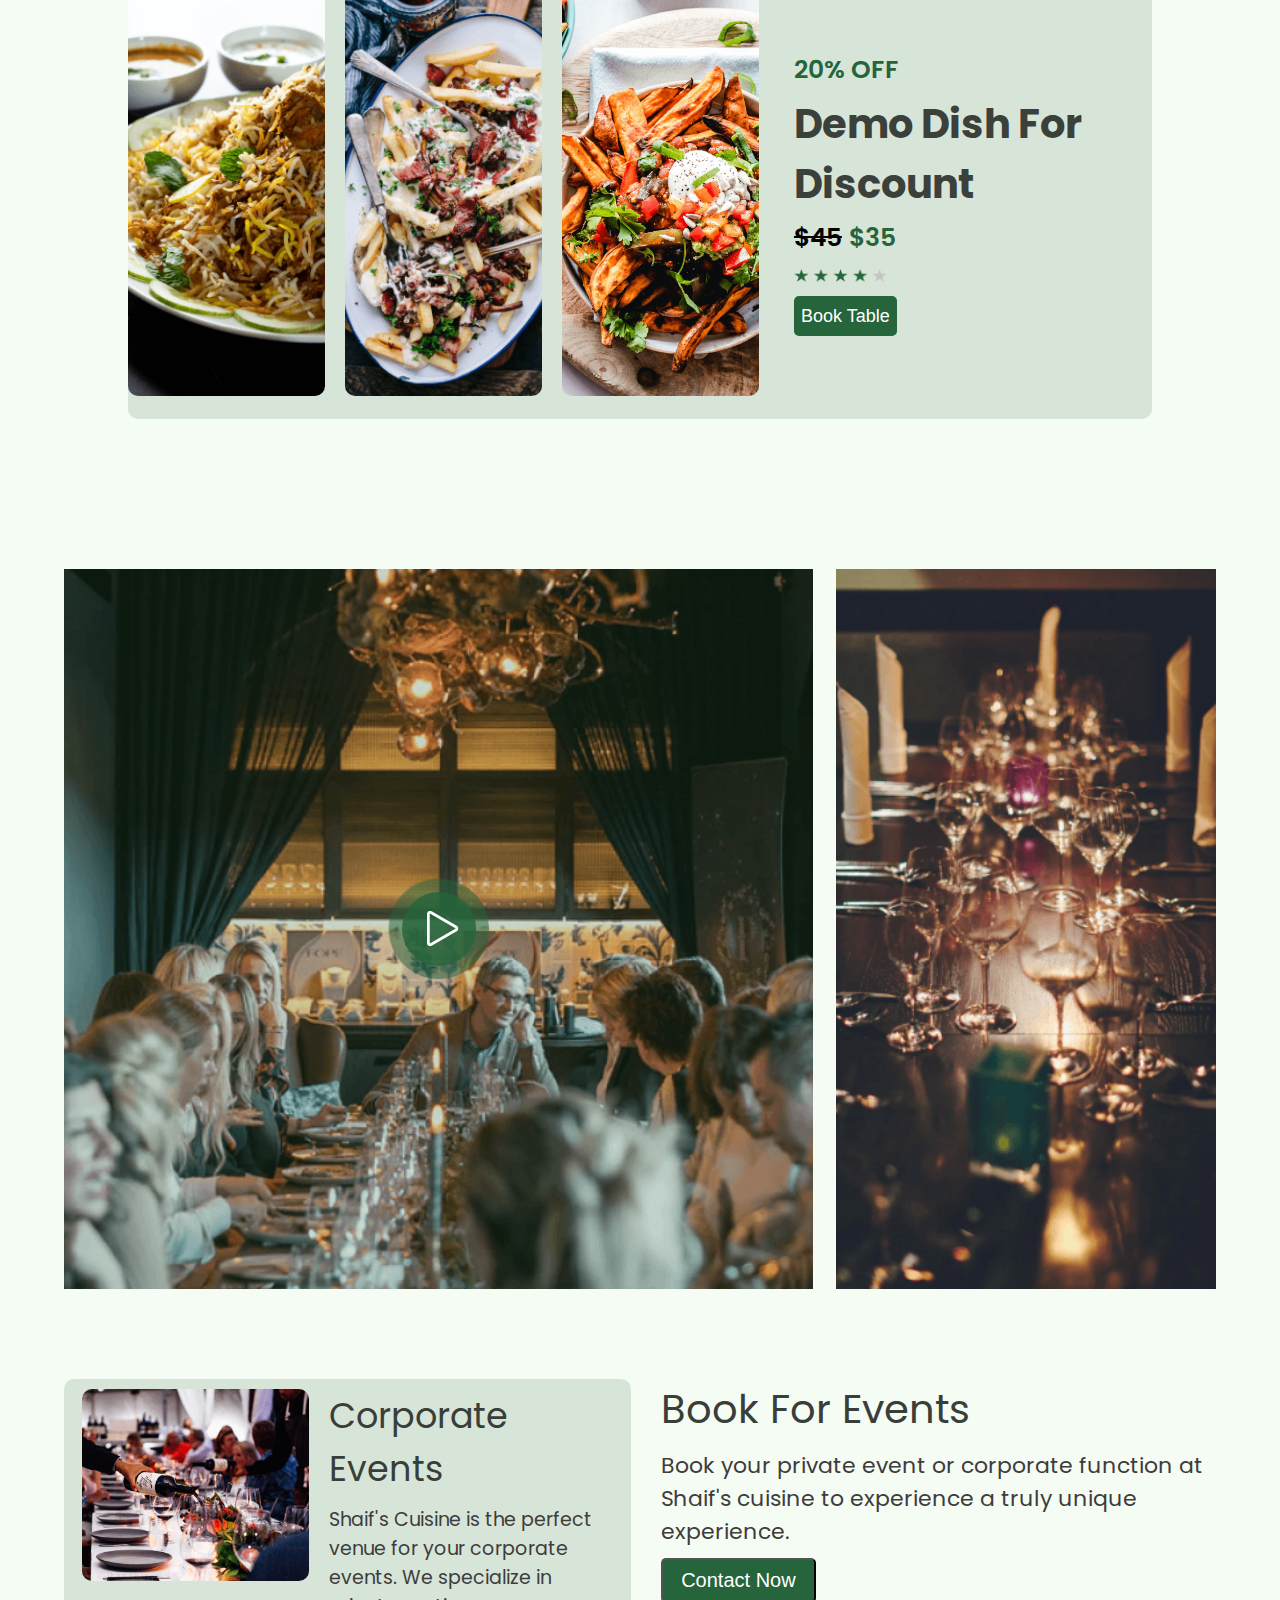
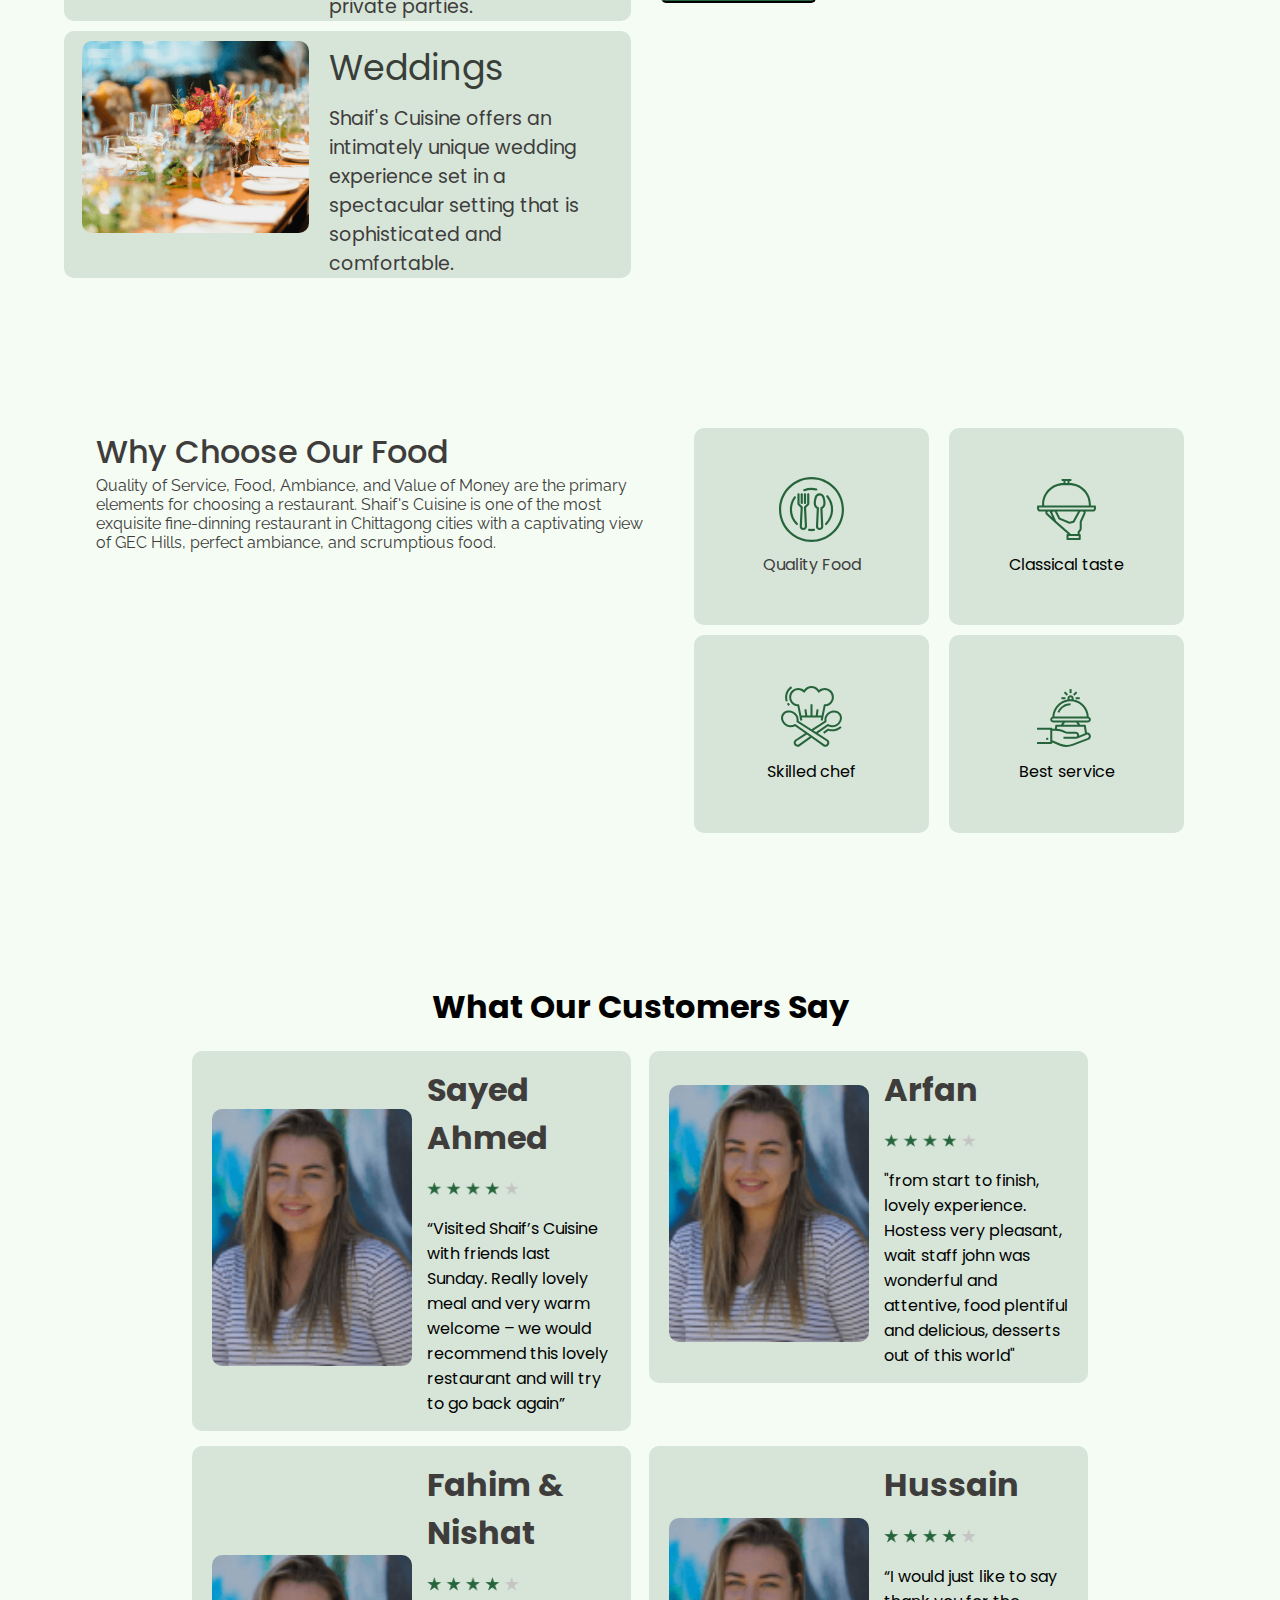
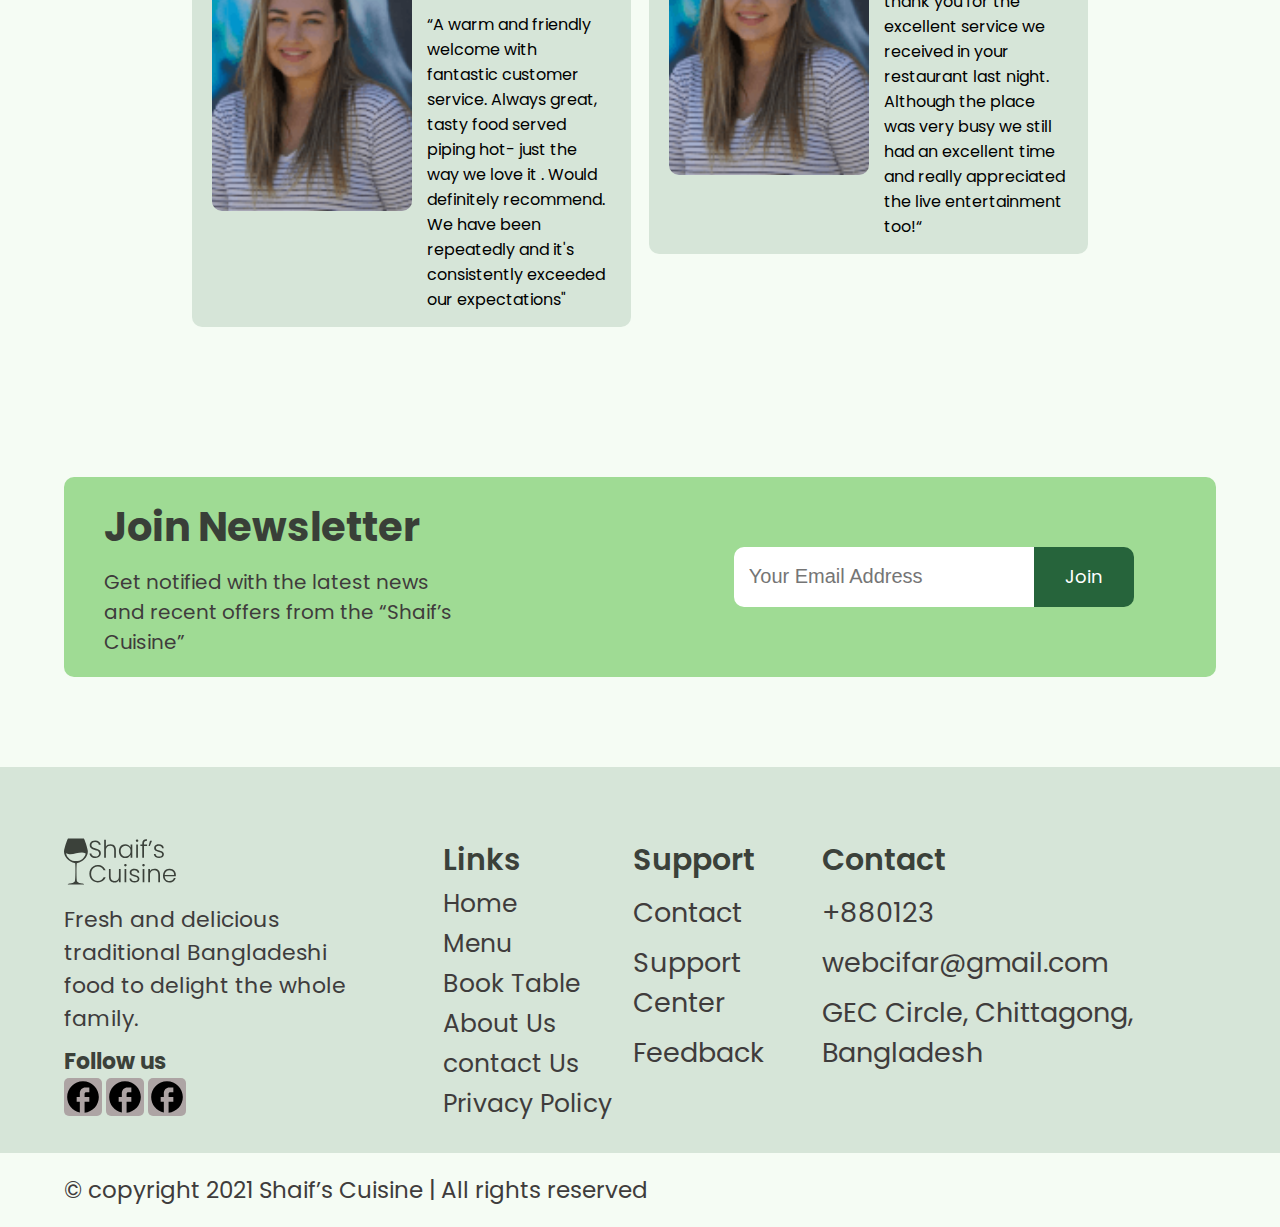
==== commit 28b616fc: "latest commit" ====
--- a/index.html
+++ b/index.html
@@ -5,7 +5,7 @@
     <meta name="viewport" content="width=device-width, initial-scale=1.0">
     <link rel="shortcut icon" href="favicon.ico" type="image/x-icon">
     <title>Shaif's Cuisine</title>
-    <link rel="stylesheet" href="styles.css">
+    <link rel="stylesheet" href="about.css">
     <link rel="icon" sizes="16x16" href="Assets/favicon.ico" type="image/x-icon">
     <link rel="preconnect" href="https://fonts.googleapis.com">
 <link rel="preconnect" href="https://fonts.gstatic.com" crossorigin>
@@ -22,7 +22,7 @@
             <div class="right-nav flex">
                 <a class="nav-color-d" href="index.html">Home</a>
                 <a class="nav-color-d" href="menu.html">Menu</a>
-                <a class="nav-color-d" href="">About</a>
+                <a class="nav-color-d" href="about.html">About</a>
                 <a class="nav-color-d" href="">Contact</a>
                 <a class="nav-color-d book-table" href="">Book Table</a>
                 <img class="hamburger-menu" src="/Assets/hamburger-menu.svg" alt="">
--- a/about.css
+++ b/about.css
@@ -0,0 +1,2363 @@
+*{
+    padding: 0;
+    margin: 0;
+    box-sizing: border-box;
+}
+body{
+    font-family: Poppins;
+    background-color: #F5FCF4;
+}
+/* general styles */
+.flex{
+    display: flex;
+}
+.flex-wrap{
+    flex-wrap: wrap;
+}
+.eighty-perc-width{
+    width: 80%;
+    /* border: 2px solid red; */
+    height: fit-content;
+}
+
+
+
+
+
+
+
+
+
+
+
+
+
+
+
+
+
+
+
+
+
+
+
+
+
+
+
+
+
+
+
+
+
+
+
+
+
+
+
+
+
+
+
+
+
+
+
+
+
+
+
+
+
+
+
+
+.explore-div{
+    justify-content: center;
+    align-items: center;
+}
+.explore-div-container{
+    flex-flow: column;
+    font-family: Poppins;
+    gap: 20px;
+}
+.explore-div-container h1{
+    color: #393F38;
+}
+.explore-div-container h2{
+    color: #3F3C3C;
+    font-weight: 500;
+}
+.menu-hero-meal{
+    justify-content: center;
+    align-items: center;
+    /* height: 35vh; */
+    height: fit-content;
+    margin-top: 20px;
+}
+.menu-hero-meal-container{
+    gap: 20px;
+    /* height: 100%; */
+    justify-content: space-between;
+    font-family: Poppins;
+}
+.menu-hero-meal-content1,
+.menu-hero-meal-content2{
+    width: 48%;
+    /* border: 2px solid blue; */
+    /* height: 100%; */
+    height: fit-content; 
+    border-radius: 10px;
+    background-color: #D6E5D8;
+    gap: 15px;
+    padding: 20px;
+}
+.menu-hero-meal-content2{
+    height: 260px;
+}
+.menu-hero-meal-content1-opt-1{
+    width: 55%;
+    /* height: 90%; */
+    /* border: 2px solid yellow; */
+    border-radius: 10px;
+}
+
+.menu-hero-meal-content1-opt-1 img{
+    width: 100%;
+    border-radius: 10px;   
+}
+.menu-hero-meal-content1-opt-2{
+    width: 44%;
+    height: 90%;
+    /* height: fit-content; */
+    /* border: 2px solid red; */
+    flex-direction: column;
+    gap: 15px;
+}
+.menu-hero-meal-content1-opt-2 h1{
+    font-size: 30px;
+    font-weight: 600;
+    color: #3B413A;
+}
+.menu-hero-meal-content1-opt-2 h2{
+    font-size: 20px;
+    color: #26643B ;
+}
+.menu-hero-meal-content1-opt-2 img{
+    width: 40%;
+}
+
+
+.menu-hero-meal-content2-opt-1{
+    width: 55%;
+    /* height: 90%; */
+    /* border: 2px solid yellow; */
+    border-radius: 10px;
+}
+
+.menu-hero-meal-content2-opt-1 img{
+    width: 100%;
+    border-radius: 10px;   
+}
+.menu-hero-meal-content2-opt-2{
+    width: 44%;
+    height: 90%;
+    /* height: fit-content; */
+    /* border: 2px solid red; */
+    flex-direction: column;
+    gap: 15px;
+}
+.menu-hero-meal-content2-opt-2 h1{
+    font-size: 30px;
+    font-weight: 600;
+    color: #3B413A;
+}
+.menu-hero-meal-content2-opt-2 h2{
+    font-size: 20px;
+    color: #26643B ;
+}
+.menu-hero-meal-content2-opt-2 img{
+    width: 40%;
+}
+
+
+
+
+
+
+
+
+
+
+
+
+
+
+
+
+
+
+
+
+
+
+
+
+
+
+
+
+
+
+.header-container{
+    margin-top: 10px;
+    /* border: 2px solid green; */
+    justify-content: center;
+    align-items: center;
+}
+.container{
+    /* border: 2px solid red; */
+    width: 80%;
+}
+.header-logo{
+    width: 60%;
+    /* border: 2px solid green; */
+    font-family: Poppins;
+}
+.logo-container{
+    width: 20%;
+    /* border: 2px solid yellow; */
+    height: 60px;
+    align-items: center;
+}
+.right-nav{
+    width: 40%;
+    /* border: 2px solid yellow; */
+    justify-content: space-between;
+    font-family:'Segoe UI', Tahoma, Geneva, Verdana, sans-serif;
+    font-size: 20px;
+    font-weight: 500;
+    align-items: center;
+}
+ .nav-color-d{
+    text-decoration: none;
+    color: #3E3C3C;
+}
+
+.header-navs{
+    justify-content: space-between;
+    align-items: center;
+}
+.book-table{
+    width: 160px;
+    font-family: Poppins;
+    font-size: 23px;
+    font-weight: 600;
+    border-radius: 5px;
+    padding: 8px 0;
+    background-color: #26643B;
+    text-align: center;
+    color: white;
+    text-decoration: none;
+}
+.hamburger-menu{
+    display: none;
+}
+.hero-section{
+    justify-content: center;
+    /* align-items: center; */
+    height: fit-content;
+    /* border: 2px solid red; */
+    margin: 80px 0;
+}
+.width-controller{
+    width: 78%;
+}
+.explore-btn{
+    width: 190px;
+    height: 45px;
+    font-family: Poppins;
+    font-size: 21px;
+    font-weight: 600;
+    border-radius: 5px;
+    border: none;
+    padding: 7px 0;
+    background-color: #26643B;
+    text-align: center;
+    color: #E8E8E8;
+}
+.flavor-paragraph{
+    /* border: 2px solid green; */
+    width: 35%;
+    flex-direction: column;
+}
+.food-menu{
+    /* border: 2px solid blue; */
+    width: 55%;
+}
+.hero-wrapper{
+    justify-content: space-between;
+    align-items: center;
+    /* border: 2px solid black; */
+}
+.explore-menu{
+    align-items: center;
+    gap: 25px;
+}
+.explore-menu p{
+    font-weight: 600;
+    font-size: 19px;
+    color: #26643B;
+}
+.food-menu img{
+    width: 100%;
+}
+.flav h1{
+    color: #3B413A;
+    font-size: 40px;
+    width: 70%;
+}
+.flav p{
+    color: #3F3C3C;
+    margin: 20px 0;
+    font-size: 20px;
+    width: 80%;
+}
+
+.operational-section{
+    /* border: 2px solid purple; */
+    height: fit-content;
+    justify-content: center;
+    align-items: center;
+    margin: 90px 0;
+}
+.operational-details{
+    /* border: 2px solid blue; */
+    width: 48%;
+    /* height: fit-content; */
+    justify-content: space-between;
+    align-items: center;
+    flex-wrap: wrap;
+}
+.operational-details1{
+    /* border: 2px solid black; */
+    width: 31.7%;
+    background-color: #D6E5D8;
+    height: 190px;
+    /* border: none; */
+    border-radius: 5px;
+    flex-direction: column;
+    justify-content: center;
+    align-items: center;
+    gap: 5px;
+    border-radius: 15px;
+}
+
+.operational-details1 img{
+    width: 22%;
+    margin-bottom: 10px;
+}
+.operational-details1 h1{
+    font-family: poppins;
+    font-weight: 500;
+    font-size: 18px;
+    color: #3B413A;
+    text-align: center;
+}
+.operational-details1 p{
+    font-family: raleway;
+    color: #3F3C3C;
+}
+
+.special-section{
+/* border: 2px solid red; */
+height: fit-content;
+justify-content: center;
+align-items: center;
+margin-top: 150px;
+}
+.special-container{
+    width: 67%;
+    justify-content: space-between;
+    gap: 30px;
+    height: fit-content;
+}
+.special-content1{
+    width: 30%;
+    /* border: 1px solid blue; */
+}
+.special-content3{
+    width: 30%;
+    /* border: 1px solid blue; */
+}
+.special-content1,
+.special-content2{
+    background-color: #D6E5D8;
+    border-radius: 10px;
+}
+.special-content1{
+    flex-direction: column;
+    /* justify-content: center; */
+    align-items: center;
+    height: 115vh;
+}
+.special-content1 h1{
+    width: 85%;
+    font-size: 25.5px;
+    font-weight: 600;
+    font-family: Poppins;
+    color: #3B413A;
+}
+.special-content3 h1{
+    width: 85%;
+    font-size: 30px;
+    font-weight: 600;
+    font-family: Poppins;
+    color: #3B413A; 
+}
+.special-content1 p{
+    justify-content: flex-start;
+    width: 85%;
+    font-weight: 600;
+    font-size: 20px;
+    color: #26643B;
+}
+.star-rating{
+    width: 3%;
+}
+.special-content1 h2{
+    width: 85%;
+    font-size: 15px;
+    font-weight: 300;
+    font-family: Poppins;
+    color: #3F3C3C;
+    font-size: 23px;
+    line-height: 27px;
+}
+.potato-text{
+    font-size: 70px;
+}
+.special-content3 p{
+    width: 100%;
+    font-weight: 200;
+    font-family: Poppins;
+    color: #3F3C3C;
+    font-size: 18px;
+}
+.special-content1 img{
+    width: 85%;
+    border-radius: 15px;
+    text-align: center;
+    top: -130px;
+}
+.special-content1{
+    position: relative;
+}
+.special-content1 h1{
+    top: 20px;
+}
+
+.special-content1 p{
+    top: 50px;
+}
+.special-content1 h2{
+    top: 80px;
+}
+
+.star-rating{
+    margin-top: 200px;
+}
+.special-content1 h1,
+.special-content1 p,
+.star-rating,
+.special-content1 h2{
+margin-top: 100px;
+}
+
+.special-content1 img,
+.special-content1 h1,
+.special-content1 p,
+.star-rating,
+.special-content1 h2{
+    position: absolute;
+}
+.special-content3 button{
+    background-color: #26643B;
+    color: white;
+    width: 53%;
+    font-size: 22px;
+    font-family: Poppins;
+    padding: 5px 10px;
+    text-align: center;
+    border-radius: 5px;
+    /* border: none; */
+    margin-top: 15px;
+}
+
+
+.top-section{
+    /* border: 2px solid blue; */
+    margin-top: 150px;
+    height: fit-content;
+    justify-content: center;
+    align-items: center;
+}
+.top-section-container{
+    width: 80%;
+    /* border: 2px solid peru; */
+    height: fit-content;
+}
+.top-section-container h1{
+    color: #3B413A;
+    font-weight: 500;
+    font-size: 25px;
+}
+.three-dishes-content{
+    margin-top: 10px;
+    /* border: 2px solid black; */
+    height: fit-content;
+    /* justify-content: space-between; */
+    align-items: center;
+    gap: 20px;
+}
+.three-dish1,
+.three-dish2,
+.three-dish3{
+    width: 32%;
+    /* border: 2px solid red; */
+    background-color: #D6E5D8;
+    padding: 15px;
+    border-radius: 10px;
+}
+.three-dish3,
+.three-dish1{
+    height: 140px !important;
+}
+.three-dish1{
+    align-items: center;
+    gap: 10px;
+    height: 100%;
+}
+.food-1{
+    border-radius: 8px;
+    width: 40%;
+}
+.vegan-div h1{
+    font-size: 25px;
+    width: 90%;
+    color: #3B413A;
+    font-family: Poppins;
+}
+
+.vegan-div p{
+    font-size: 20px;
+    color: #26643B;
+    font-family: Poppins;
+    font-weight: 600;
+}
+.hot-bowl{
+    width: 100% !important;
+    height: fit-content;
+}
+
+.discount-section{
+    margin-top: 120px;
+    /* border: 2px solid blue; */
+    justify-content: center;
+    align-content: center;
+}
+.discount-container{
+    /* border: 2px solid yellow; */
+    width: 80%;
+    justify-content: space-between;
+    gap: 20px;
+    align-items: center;
+    border-radius: 10px;
+    background-color: #D6E5D8;
+    height: 50vh;
+}
+.discount-container div{
+    padding: 15px;
+}
+
+.discount1,
+.discount2,
+.discount3{
+    width: 20%;
+    /* border: 2px solid black; */
+}
+.discount1{
+    height: 90%;
+    background-image: url(/Assets/food-5.png);
+    background-position: center;
+    background-size: cover;
+    background-repeat: no-repeat;
+}
+.discount2{
+    height: 90%;
+    background-image: url(/Assets/food-4.png);
+    background-position: center;
+    background-size: cover;
+    background-repeat: no-repeat;
+}
+.discount3{
+    height: 90%;
+    background-image: url(/Assets/food-3.png);
+    background-position: center;
+    background-size: cover;
+    background-repeat: no-repeat;
+}
+.discount1,
+.discount2,
+.discount3{
+    border-radius: 10px;
+}
+
+.discount3 img{
+    width: 100%;
+    height: 270px;
+}
+
+.discount4{
+    width: 38%;
+    /* border: 2px solid red; */
+    flex-direction: column;
+    gap: 5px;
+    font-family: Poppins;
+}
+.amount-slash{
+    gap: 7px;
+    font-family: Poppins;
+}
+.forty-five-dollar{
+    text-decoration: line-through;
+    color: black !important;
+}
+.thirty-five-dollar{
+    color: #26643B;
+}
+.discount4 h1{
+    font-size: 40px;
+    font-weight: 700;
+    color: #3B413A;
+}
+.discount4 p{
+    font-size: 25px;
+    font-family: Poppins;
+    font-weight: 600;
+    color: #26643B;
+}
+.discount4 img{
+    width: 27%;
+}
+.discount4 button{
+    color: white;
+    background-color: #26643B;
+    width: 30%;
+    height: 40px;
+    font-size: 18px;
+    border: none;
+    border-radius: 5px;
+}
+
+.graphics-section{
+    margin-top: 150px;
+    /* border: 2px solid orange; */
+    height: fit-content;
+    justify-content: center;
+    align-items: center;
+}
+.graphics-container{
+    /* border: 2px solid black; */
+    width: 80%;
+    justify-content: space-between;
+}
+.graphics1,
+.graphics2{
+    /* border: 2px solid red; */
+    height: 80vh;
+}
+.graphics1{
+    width: 65%;
+    background-image: url(/Assets/eventsMedia1.png);
+    background-position: center;
+    background-repeat: no-repeat;
+    background-size: cover;
+    justify-content: center;
+    align-items: center;
+}
+.graphics1 img{
+    width: 13.5%;
+}
+.graphics2{
+    width: 33%;
+    background-image: url(/Assets/eventsMedia2.png);
+    background-position: center;
+    background-repeat: no-repeat;
+    background-size: cover;
+}
+
+.cooperate-section{
+    justify-content: center;
+    align-items: center;
+    /* border: 2px solid blue; */
+    margin-top: 90px;
+}
+.cooperate-container{
+    /* border: 2px solid red; */
+    width: 80%;
+    gap: 100px;
+}
+
+.cooperate1-container{
+    width: 43%;
+    /* border: 2px solid black; */
+    height: fit-content;
+    flex-direction: column;
+    gap: 10px;
+}
+.cooperate1{
+    width: 100%;
+    /* border: 2px solid black; */
+    height: fit-content;
+    border-radius: 10px;
+    gap: 20px;
+    justify-content: center;
+    background-color: #D6E5D8;
+}
+.cooperate2-container{
+    width: 49%;
+    /* border: 2px solid black; */
+    height: fit-content;
+}
+.cooperate1 img{
+    width: 40%;
+    height: 90%;
+    border-radius: 10px;
+    margin: 10px 0;
+}
+.cooperate1 h1{
+    color: #393F38;
+    font-family: Poppins;
+    font-weight: 400;
+    font-size: 35px;
+}
+.cooperate1 p{
+    margin-top: 10px;
+    color: #3F3C3C;
+    font-family: Poppins;
+    font-size: 19px;
+}
+.cooperate1 div{
+    width: 50%;
+    margin-top: 10px;
+}
+.cooperate2{
+    font-family: Poppins;
+}
+.cooperate2 h1{
+    font-weight: 400;
+    font-size: 40px;
+    color: #393F38;
+}
+.cooperate2 p{
+    margin: 10px 0;
+    color: #3F3C3C;
+    font-family: Poppins;
+    font-size: 22px;
+}
+.cooperate2 button{
+    color: white;
+    background-color: #26643B;
+    width: 28%;
+    height: 45px;
+    font-size: 20px;
+    font-weight: 500;
+    border-radius: 5px;
+}
+
+.why-section{
+    /* border: 2px solid red; */
+    margin-top: 150px;
+    height: fit-content;
+    justify-content: center;
+    align-items: center;
+}
+.why-container{
+    width: 65%;
+    /* border: 2px solid green; */
+    height: fit-content;
+    font-family: Poppins;
+    justify-content: space-between;
+    gap: 20px;
+}
+
+.why-desc{
+    width: 53%;
+    /* border: 2px solid black; */
+}
+.why-desc h1{
+    color: #3F3C3C;
+    font-family: Poppins;
+    font-weight: 500;
+}
+.why-desc p{
+    font-family: Raleway;
+    color: #3E3C3C;
+    font-size: 16px;
+    width: 97%;
+}
+.why-options{
+    width: 45%;
+    /* border: 2px solid pink; */
+    justify-content: space-between;
+    height: 45vh;
+}
+.why-options-row1{
+    width: 48%;
+    /* border: 2px solid red; */
+    flex-direction: column;
+    gap: 10px;
+}
+.why-options-row2{
+    width: 48%;
+    /* border: 2px solid blue; */
+    flex-direction: column;
+    gap: 10px;
+}
+.why-options-row1-1,
+.why-options-row1-2,
+.why-options-row2-1,
+.why-options-row2-2{
+    width: 100%;
+    /* border: 2px solid yellow; */
+    height: 49%;
+    border-radius: 10px;
+    background-color: #D6E5D8;
+    flex-direction: column;
+    justify-content: center;
+    align-items: center;
+    gap: 10px;
+}
+.why-options-row1-1 p{
+    color: #3F3C3C;
+}
+.what-section{
+    margin-top: 150px;
+    justify-content: center;
+    align-items: center;
+}
+.review-section{
+    margin-top: 20px;
+    /* border: 2px solid red; */
+    height: fit-content;
+    justify-content: center;
+    align-items: center;
+}
+.review-container{
+    /* border: 2px solid blue; */
+    height: 100%;
+    flex-direction: column;
+    justify-content: space-between;
+    align-items: center;
+    width: 70%;
+    gap: 15px;
+}
+.review-row1{
+    /* border: 2px solid red; */
+    height: 45%;
+    width: 100%;
+    justify-content: space-between;
+}
+.review-row2{
+    /* border: 2px solid red; */
+    height: 53%;
+    width: 100%;
+    justify-content: space-between;
+}
+.review-row1-1,
+.review-row1-2{
+    width: 49%;
+    /* border: 2px solid green; */
+    align-items: center;
+    gap: 15px;
+    height: 100%;
+    border-radius: 10px;
+    background-color: #D6E5D8;
+    padding: 15px 20px;
+}
+.review-row1-1-img img,
+.review-row1-2-img img{
+    width: 200px;
+    height: 100%;
+    border-radius: 10px;
+}
+.review-row2-1-img img,
+.review-row2-2-img img{
+    width: 200px;
+    height: 100%;
+    border-radius: 10px;
+}
+
+.review-row1-1-desc,
+.review-row1-2-desc,
+.review-row2-1-desc,
+.review-row2-2-desc{
+    height: fit-content;
+    flex-direction: column;
+    justify-content: space-between;
+    gap: 20px;
+}
+.review-row1-1-desc img,
+.review-row1-2-desc img,
+.review-row2-1-desc img,
+.review-row2-2-desc img{
+    width: 50%;
+}
+.review-row1-1-desc h1,
+.review-row1-2-desc h1,
+.review-row2-1-desc h1,
+.review-row2-2-desc h1{
+    color: #3F3C3C;
+}
+
+
+
+
+
+.review-row2-1,
+.review-row2-2{
+    width: 49%;
+    /* border: 2px solid blue; */
+    align-items: center;
+    gap: 15px;
+    height: 100%;
+    border-radius: 10px;
+    background-color: #D6E5D8;
+    padding: 15px 20px;
+}
+
+.newsletter-section{
+    /* border: 2px solid red; */
+    height: fit-content;
+    margin-top: 150px;
+    justify-content: center;
+    align-items: center;
+}
+.newsletter-container{
+    /* border: 2px solid black; */
+    height: 200px;
+    width: 90%;
+    justify-content: space-between;
+    background-color: #9FDB94;
+    align-items: center;
+    font-family: Poppins;
+    border-radius: 10px;
+}
+
+.newsletter-desc,
+.newsletter-textarea{
+    /* border: 2px solid blue; */
+    width: 49%;
+    height: 100%;
+    justify-content: center;
+}
+.newsletter-desc{
+    flex-flow: column;
+    padding-left: 40px;
+    gap: 10px;
+}
+.newsletter-textarea{
+    align-items: center;
+
+}
+.newsletter-desc h1{
+    font-family: Poppins;
+    font-size: 40px;
+    color: #393F38;
+}
+.newsletter-desc p{
+    font-family: Poppins;
+    font-size: 20px;
+    color: #3F3C3C;
+    width: 70%;
+}
+
+.newsletter-textarea input{
+    height: 60px;
+    border: none;
+    width: 300px;
+    border-top-left-radius: 10px;
+    border-bottom-left-radius: 10px;
+    font-size: 20px;
+    padding-left: 15px;
+}
+.newsletter-textarea button{
+    height: 60px;
+    border: none;
+    width: 100px;
+    border-top-right-radius: 10px;
+    border-bottom-right-radius: 10px;
+    color: white;
+    background-color: #26643B;
+    font-family: Poppins;
+    font-size: 18px;
+}
+
+footer{
+    height: 55vh;
+    height: fit-content;
+    /* border: 2px solid red; */
+    margin-top: 90px;
+    background-color: #D6E5D8;
+    align-items: center;
+    justify-content: center;
+}
+.footer-container{
+    height: 40vh;
+    height: fit-content;
+    /* border: 2px solid black; */
+    width: 90%;
+    margin-top: 70px;
+    font-family: Poppins;
+    margin-bottom: 30px;
+}
+.footer-div1{
+    width: 40%;
+    /* border: 2px solid blue; */
+    /* height: 100%; */
+    flex-flow: column;
+    justify-content: space-between;
+    gap: 10px;
+}
+.footer-div1-opt1 img{
+    width: 30%;
+}
+
+.footer-div2{
+    width: 20%;
+    /* border: 2px solid purple; */
+}
+
+.footer-div3{
+    width: 20%;
+    /* border: 2px solid yellow; */
+}
+
+.footer-div4{
+    width: 20%;
+    /* border: 2px solid green; */
+}
+.footer-div1-opt2{
+    color: #3E3C3C;
+    font-size: 22px;
+    width: 80%;
+}
+.footer-div1-opt3 h1{
+    font-size: 22px;
+    color: #3B413A;
+}
+.footer-div1-opt3-icons img{
+    /* border: 2px solid red; */
+    width: 10%;
+    color: white;
+    background-color: rgb(173, 164, 164);
+    border-radius: 5px;
+    border: none;
+}
+.footer-div2{
+    flex-flow: column;
+    justify-content: space-between;
+}
+.footer-div2 a{
+   text-decoration: none;
+   color: #3F3C3C;
+   font-size: 25px;
+}
+.links-footer{
+    color: #3B413A !important;
+    font-size: 30px !important;
+    font-weight: 600;
+}
+.footer-div3{
+    flex-flow: column;
+    gap: 10px;
+}
+.footer-div3 a{
+    text-decoration: none;
+    color: #3F3C3C;
+    font-size: 27px;
+ }
+ .support-footer{
+    color: #3B413A !important;
+    font-size: 30px !important;
+    font-weight: 600;
+}
+.footer-div4{
+    flex-flow: column;
+    gap: 10px;
+    width: fit-content;
+}
+.footer-div4 a{
+    text-decoration: none;
+    color: #3F3C3C;
+    font-size: 27px;
+ }
+.contact-footer{
+    color: #3B413A !important;
+    font-size: 30px !important;
+    font-weight: 600;
+}
+.gec{
+    font-weight: 400;
+}
+.second-footer{
+    align-items: center;
+    justify-content: center;
+    height: fit-content;
+}
+.second-footer-container{
+    width: 90%;
+    height: fit-content;
+    align-items: center;
+    font-size: 23px;
+    font-family: Poppins;
+    color: #3F3C3C;
+    margin: 20px 0px;
+}
+
+
+
+
+
+
+
+
+
+
+
+
+
+
+
+
+
+
+
+
+
+
+
+
+
+
+
+/* .review-section{
+    border: 2px solid red;
+    margin-top: 150px;
+    justify-content: center;
+    align-items: center;
+    height: 100vh;
+}
+.review-container{
+    width: 65%;
+    border: 2px solid blue;
+    height: fit-content;
+}
+.review-container h1{
+    text-align: center;
+    font-weight: 400;
+    font-family: Poppins;
+    color: #3F3C3C;
+}
+.review-div{
+    border: 2px solid black;
+    margin-top: 30px;
+    height: fit-content;
+    justify-content: space-between;
+    gap: 10px;
+    padding: 20px;
+}
+
+.review-div-row1,
+.review-div-row2{
+    width: 49%;
+    border: 2px solid blue;
+    flex-direction: column;
+    gap: 10px;
+    justify-content: space-between;
+}
+.review-div-row1-1,
+.review-div-row1-2,
+.review-div-row2-1,
+.review-div-row2-2{
+    border: 2px solid greenyellow;
+    width: fit-content;
+    height: 30vh;
+    gap: 10px;
+    background-color: #D6E5D8;
+    border-radius: 10px;
+    align-items: center;
+}
+.a-warm{
+    font-size: 14px;
+}
+.a-warm-p{
+    font-size: 13.5px;
+}
+.review-div-row1-1-desc,
+.review-div-row1-2-desc,
+.review-div-row2-1-desc,
+.review-div-row2-2-desc{
+    display: flex;
+    flex-direction: column;
+    gap: 5px;
+    height: fit-content;
+}
+
+.review-div-row1-1-desc img{
+    width: 30%;
+}
+.review-div-row1-2-desc img{
+    width: 30%;
+}
+
+.review-div-row2-1-desc img{
+    width: 30%;
+}
+.review-div-row2-2-desc img{
+    width: 30%;
+} */
+
+
+
+
+
+
+
+
+
+
+
+
+
+
+
+
+
+
+
+
+
+/* Extra Small Devices(col-1...) */
+@media(max-width:767px){
+.hamburger-menu{
+    display: block;
+    width: 100%;
+}
+.nav-color-d{display: none;}
+/* .header-navs{
+    justify-content: space-between;
+} */
+.logo-container{
+    width: 0;
+}
+.container{
+    width: 90%;
+    margin: auto;
+}
+.right-nav{width: 20px;}
+.hero-wrapper{
+    flex-direction: column;
+    gap: 50px;
+    height: fit-content;
+}
+.hero-section{
+    margin: 30px 0;
+}
+.flavor-paragraph{
+    order: 3;
+    width: 90%;
+    justify-content: center;
+    align-items: center;
+}
+.food-menu{
+    width: 90%;
+}
+.flav{
+    display: flex;
+    flex-direction: column;
+    align-items: center;
+    justify-content: center;
+    text-align: center;
+}
+.flav h1{
+    font-size: 20px;
+    width: 90%;
+}
+.flav p{
+    font-size: 15px;
+    width: 90%;
+}
+.explore-btn{
+    width: 120px;
+    padding: 0 2px;
+    height: 34px;
+    font-size: 15px;
+    text-align: center;
+    }
+.explore-menu p{
+    font-size: 13px;
+}
+.explore-menu{
+    gap: 10px;
+    flex-wrap: wrap;
+    justify-content: center;
+    align-items: center;
+}
+
+.operational-details{
+    width: 80%;
+    gap: 10px;
+    justify-content: center;
+    align-items: center;
+    transition: ease-in-out;
+}
+.operational-details1{
+    width: 48%;
+}
+.newsletter-container{
+    flex-flow: column;
+    width: fit-content;
+    height: fit-content !important;
+}
+.newsletter-desc{
+    padding-left: 0px;
+}
+.newsletter-desc,
+.newsletter-textarea{
+    width: 100%;
+    padding: none;
+    width: fit-content;
+    height: 20% !important;
+    margin-bottom: 12px;
+}
+.newsletter-desc h1{
+    font-size: 20px;
+}
+.newsletter-desc p{
+    font-size: 15px !important;
+}
+.newsletter-textarea input{
+    font-size: 15px;
+}
+.newsletter-textarea button{
+    font-size: 15px;
+}
+/* .newsletter-section{
+    width: fit-content;
+} */
+.newsletter-textarea input{
+    width: 310px !important;
+    padding-left: 0px;
+}
+.newsletter-textarea button{
+    width: 140px;
+}
+}
+
+@media(max-width:430px){
+    .newsletter-textarea input{
+        width: 250px !important;
+    }
+    .newsletter-textarea button{
+        width: 150px !important;
+    }
+}
+@media(max-width:350px){
+    .newsletter-textarea input{
+        width: 200px !important;
+    }
+    .newsletter-textarea button{
+        width: 100px !important;
+    }
+    @media(max-width:285px){
+        .newsletter-textarea input{
+            width: 150px !important;
+        }
+        .newsletter-textarea button{
+            width: 100px !important;
+        }
+    }
+}
+
+
+
+
+
+@media(max-width:400px){
+    .operational-details1{
+        width: 90%;
+    }
+    .operational-details1 h1{
+        font-size: 15px;
+    }
+    .operational-details1 p{
+        font-size: 13px;
+    }
+    .graphics1 img{
+        width: 50%;
+    }
+}
+
+@media(min-width:768px){
+    .header-logo{
+        width: 30%;
+    }
+    .right-nav{
+        width: 70%;
+    }
+    .food-menu{
+        width: 49%;
+    }
+    .flavor-paragraph{
+        width: 49%;
+    }
+}
+@media(min-width:575px){
+   .special-content1 img{
+    margin-top: 50px;
+   }
+   .special-content1 h1{
+    margin-top: 40px;
+   }
+}
+@media(max-width:740px){
+    .special-content1 h2{
+        font-size: 20px;
+    }
+}
+
+@media(min-width:575px) and (max-width:620px){
+    .special-content1{
+        width: 50%;
+        /* height: 100vh; */
+    }
+    .special-container{
+        width: 80%;
+    }
+}
+@media(max-width:680px){
+    .special-content1 h1{
+        margin-top: 70px;
+    }
+}
+@media(min-width:575px){
+    .special-content1{
+        height: 150vh;
+    }
+}
+@media(min-width:390px){
+    .special-content1{
+        height: 175vh;
+    }
+    .special-container{
+        margin-top: 10px;
+    }
+}
+@media(min-width:390px){
+    .special-content1{
+        margin-top: 40px;
+        height: 190vh;
+    }
+}
+@media(min-width:390px){
+    .special-content3{
+        margin-top: 60px;
+    }
+}
+
+
+@media(max-width:575px){
+    .special-section{
+        margin-top: 100px;
+    }
+    .special-content1{
+        height: 70vh;
+        margin-top: 250px;
+    }
+    .special-content1 img{
+        margin-top: -80px;
+    }
+    .special-content1 h1{
+        margin-top: 120px;
+    }
+    .newsletter-section{
+        margin-top: 100PX;
+    }
+    .newsletter-container{
+        width: 90%;
+    }
+    .newsletter-textarea{
+        width: 100%;
+    }
+    .newsletter-desc{
+        width: 100% !important;
+        padding-left: 0px;
+    }
+}
+@media(max-width:573px){
+    .special-content1 h1{
+        margin-top: 70px;
+    }
+    .special-section{
+        margin-top: 10px;
+    }
+}
+@media(max-width:480px){
+    .special-content1 img{
+        margin: -30px;
+    }
+}
+
+@media(max-width:383px){
+    .special-content1 img{
+        margin: 10px;
+    }
+}
+@media(max-width:340px){
+    .special-content1 img{
+        margin: 5px;
+    }
+    .special-content1{
+        margin-bottom: 40px;
+    }
+}
+@media(max-width:389px){
+    .special-content1{
+        height: 90vh;
+    }
+    .special-content3{
+        margin-top: 30px;
+    }
+}
+
+@media(max-width:300px){
+    .special-content1 img{
+        margin-top: 60px;
+    }
+    .special-content1 h1{
+        margin: 50px;
+    }
+}
+@media(max-width:222px){
+    .special-content1 h1{
+        margin-top: 50px;
+    }
+}
+
+
+
+
+
+
+
+
+
+
+
+
+
+@media(min-width:680px){
+    .special-content1 h1{
+        margin-top: 70px;
+       }
+}
+@media(min-width:715px) and (max-width:790px){
+    .special-content1 img{
+        margin-top: 30px;
+       }
+}
+
+@media(min-width:790px){
+    .special-content1 img{
+        margin-top: 20px;
+       }
+}
+
+@media(min-width:1050px){
+    .special-content1 img{
+        margin-top: -20px;
+       }
+}
+@media(min-width:1420px){
+    .special-content1 img{
+        margin-top: -30px;
+       }
+}
+
+
+
+
+
+@media(min-width:880px){
+    .special-content1 h1{
+        margin-top: 85px;
+       }
+}
+
+@media(min-width:938px){
+    .special-content1 h1{
+        margin-top: 78px;
+       }
+}
+
+
+
+
+
+
+@media(max-width:575px){
+    .special-content1{
+        width: 100%;
+        border: 2px solid red;
+    }
+    .special-container{
+        width: 85%;
+    }
+    .graphics1 img{
+        width: 17%;
+    }
+}
+
+
+
+@media(max-width:992px){
+    .special-container{
+        flex-wrap: wrap;
+    }
+    .special-content1{
+        width: 45%;
+    }
+    .special-content3{
+        width: 100%;
+    }
+    .newsletter-desc p{
+        font-family: Poppins;
+        width: 100%;
+        font-size: 22px;
+    }
+    .newsletter-textarea input{
+        width: 200px;
+    }
+    .newsletter-textarea,
+    .newsletter-desc{
+        height: 250px;
+    }
+    .newsletter-container{
+        height: fit-content;
+    }
+    }
+   
+
+    
+    @media(min-width:950px) and (max-width:1200px){
+        .special-content3 button{
+            width: 70%;
+        }
+        .flavor-paragraph{
+            width: 50%;
+        }
+        .flav,.flav p{
+            width: 100%;
+        }
+        .food-menu{
+            width: 45%;
+        }
+        .footer-div1-opt1 img{
+            width: 50%;
+        }
+    }
+
+
+
+
+@media(max-width:960px){
+    .footer-container{
+        flex-flow: column;
+        gap: 40px;
+    }
+    .footer-div1,
+    .footer-div2,
+    .footer-div3,
+    .footer-div4{
+        width: 100%;
+    }
+    .footer-div1-opt1{
+        width: 30%;
+    }
+    .footer-div1-opt3-icons img{
+        width: 5%;
+    }
+    .second-footer-container{
+        justify-content: center;
+        text-align: center;
+    }
+
+}
+@media(max-width:900px){
+    .footer-div1-opt1{
+        width: 50%;
+    }
+}
+
+
+@media(min-width:992px){
+    .header-logo{
+        width: 50%;
+    }
+    .special-content1{
+        height: 155vh;
+    }
+    .right-nav{
+        width: 50%;
+        gap: 15px;
+    }
+    .book-table{
+        font-size: 18px;
+    }
+    .special-content1 img{
+        top: -80px;
+    }
+}
+
+/* @media(min-width:1000px) and (max-width:1300px){
+    .food-1{
+        height: 100px;
+        width: 100px;
+    }
+} */
+
+@media(max-width:1350px){
+    .three-dishes-content{
+        width: 90%;
+        flex-wrap: wrap;
+        gap: 20px;
+    }
+    .top-section-container{
+       margin: auto;
+    }
+    .three-dish1{
+        width: 45%;
+    }
+}
+@media(max-width:1129px){
+    .three-dish1{
+        width: 100%;
+        height: fit-content;
+    }
+    .food-1{
+        width: 25%;
+    }
+}
+@media(max-width:1129px){
+    .food-1{
+        width: 35%;
+    }
+}
+
+@media(max-width:1128px){
+    .food-1{
+        width: 20%;
+    }
+}
+@media(max-width:300px){
+    .food-1{
+        width: 30%;
+    }
+}
+@media(max-width:400px){
+    .vegan-div h1{
+        font-size: 19px;
+    }
+    .vegan-div img{
+        width: 60%;
+    }
+}
+
+@media(max-width:1290px){
+    .graphics-container{
+        width: 90%;
+    }
+}
+@media(max-width:1000px){
+    .discount-container{
+        height: 60vh;
+        width: 90%;
+    }
+    .discount4{
+        width: 49%;
+        gap: 2px;
+        font-size: 25px;
+    }
+    .discount3{
+        display: none;
+    }
+    .discount1,
+    .discount2{
+        width: 25%;
+    }
+}
+@media(max-width:768px){
+    .discount-container{
+        flex-wrap: wrap;
+        height: 100vh;
+        height: fit-content;
+    }
+    .discount1{
+        width: 32%;
+        height: 450px;
+    }
+    .discount2{
+        width: 65%;
+        height: 450px;
+    }
+    .discount4{
+        margin-top: 20px;
+        width: 70%;
+        gap: 5px;
+    }
+
+    .amount-slash{
+        gap: 7px;
+        font-family: Poppins;
+    }
+    .discount4 h1{
+        font-size: 25px;
+        font-weight: 600;
+    }
+    .discount4 p{
+        font-size: 15px;
+        font-weight: 600;
+    }
+    .discount4 img{
+        width: 30%;
+    }
+    .discount4 button{
+        width: 40%;
+        height: 40px;
+        font-size: 12px;
+    }
+    .graphics-container{
+        height: 50vh;
+    }
+    .graphics1,
+    .graphics2{
+        height: 50vh;
+    }
+}
+
+@media(max-width:764px){
+    .discount-container{
+        flex-wrap: wrap;
+        height: 100vh;
+        height: fit-content;
+    }
+    .discount1{
+        width: 33%;
+        height: 450px;
+    }
+    .discount2{
+        width: 63%;
+        height: 450px;
+    }
+    .discount4{
+        margin-top: 20px;
+    }
+}
+@media(max-width:579px){
+    .discount-container{
+        flex-wrap: wrap;
+        height: 100vh;
+        height: fit-content;
+    }
+    .discount1{
+        width: 32%;
+        height: 450px;
+    }
+    .discount2{
+        width: 60%;
+        height: 450px;
+    }
+    .discount4{
+        margin-top: 20px;
+    }
+}
+@media(max-width:301px){
+    .discount-container{
+        flex-wrap: wrap;
+        height: 100vh;
+        height: fit-content;
+    }
+    .discount1{
+        width: 35%;
+        height: 450px;
+    }
+    .discount2{
+        width: 55%;
+        height: 450px;
+    }
+    .discount4{
+        margin-top: 20px;
+    }
+}
+@media(max-width:245px){
+    .discount-container{
+        flex-wrap: wrap;
+        height: 100vh;
+        height: fit-content;
+    }
+    .discount1{
+        width: 40%;
+        height: 250px;
+    }
+    .discount2{
+        width: 40%;
+        height: 250px;
+    }
+    .discount4{
+        margin-top: 20px;
+        width: 100%;
+    }
+}
+@media(max-width:135px){
+    .discount-container{
+        flex-wrap: wrap;
+        height: 100vh;
+        height: fit-content;
+    }
+    .discount1{
+        width: 30%;
+        height: 100px;
+        margin: auto;
+    }
+    .discount2{
+        width: 30%;
+        height: 100px;
+        margin: auto;
+    }
+    .discount4{
+        margin-top: 20px;
+        width: 100%;
+    }
+    .discount4 h1{
+        font-size: 10px;
+    }
+}
+
+@media(max-width:1400px){
+    .cooperate1-container{
+        width: 50%;
+    }
+    .cooperate-container{
+        gap: 30px;
+        width: 90%;
+    }
+}
+@media(min-width:766px) and (max-width:900px){
+    .cooperate1 img{
+        height: 180px;
+    }
+}
+@media(max-width:767px){
+    .cooperate-container{
+        flex-wrap: wrap;
+    }
+    .cooperate1-container,
+    .cooperate2-container{
+        width: 100%;
+    }
+    .cooperate1{
+        width: fit-content;
+    }
+}
+@media(max-width:300px){
+    .cooperate1 img{
+        width: fit-content;
+        width: 29%;
+    }
+    .cooperate1-container{
+        width: fit-content;
+        gap: 2px;
+    }
+    .cooperate1 div{
+        width: 60%;
+    }
+    .cooperate1{
+        width: fit-content;
+        gap: 5px;
+    }
+}
+@media(max-width:400px){
+    .cooperate2 button{
+        width: 50%;
+    }
+}
+@media(max-width:370px){
+    .cooperate1 img{
+        height: 250px;
+    }
+}
+@media(max-width:1300px){
+    .why-container{
+        width: 85%;
+    }
+}
+@media(max-width:1200px){
+    .why-container{
+        width: 90%;
+    }
+}
+@media(max-width:767px){
+    .why-container{
+        flex-wrap: wrap;
+    }
+    .why-desc,
+    .why-options{
+        width: 100%;
+        text-align: center;
+    }
+}
+
+@media(max-width:1200px){
+    .review-row1-1-img img,
+    .review-row1-2-img img,
+    .review-row2-1-img img,
+    .review-row2-2-img img{
+        width: 140px;
+        height: 300px;
+    }
+}
+@media(max-width:992px){
+    .review-container{
+        width: 90%;
+    }
+}
+@media(min-width:0px) and (max-width:767px){
+    .review-row1,
+    .review-row2{
+        flex-wrap: wrap;
+        height: 48%;
+        gap: 20px;
+    }
+   
+    .review-row1-1,
+    .review-row1-2,
+    .review-row2-1,
+    .review-row2-2{
+        width: 90%;
+        margin: auto;
+    }
+}
+@media(max-width:800px){
+    .review-row2-2{
+        height: 400px;
+    }
+}
+@media(max-width:320px){
+    .review-row1-1-img img,
+    .review-row1-2-img img,
+    .review-row2-1-img img,
+    .review-row2-2-img img{
+        width: 50px;
+        height: 200px;
+    }
+    .review-row1-1-desc p,
+    .review-row1-2-desc p,
+    .review-row2-1-desc p,
+    .review-row2-2-desc p{
+        font-size: 12px;
+    }
+
+    .review-row1-1,
+    .review-row1-2,
+    .review-row2-1,
+    .review-row2-2{
+        width: 100%;
+    }
+}
+@media(max-width:567px){
+    .review-container{
+        width: 100%;
+    }
+    .review-row1-1-img img,
+    .review-row1-2-img img,
+    .review-row2-1-img img,
+    .review-row2-2-img img{
+        width: 100px;
+        height: 300px;
+    }
+}
+
+
+@media(max-width:1074px){
+.menu-hero-meal-content2{
+    height: 300px;
+}
+.menu-hero-meal-container{
+    width: 90%;
+}
+}
+
+@media(max-width:1185px){
+    .menu-hero-meal-content1-opt-1 img,
+    .menu-hero-meal-content2-opt-1 img{
+        height: 190px;
+    }
+    .menu-hero-meal-content2-opt-1,
+    .menu-hero-meal-content1-opt-1{
+        width: 46%;
+    }
+    .menu-hero-meal-content2-opt-2,
+    .menu-hero-meal-content1-opt-2{
+        width: 52%;
+        gap: 5px;
+    }
+}
+@media(max-width:900px){
+    .menu-hero-meal-content1-opt-1 img,
+    .menu-hero-meal-content2-opt-1 img{
+        height: 220px;
+    }
+}
+@media(max-width:768px){
+    .menu-hero-meal-container{
+        flex-wrap: wrap;
+        height: 500px;
+    }
+    .menu-hero-meal-content1,
+    .menu-hero-meal-content2{
+        width: 80%;
+        height: 45%;
+    }
+    .menu-hero-meal-content1-opt-1 img,
+    .menu-hero-meal-content2-opt-1 img{
+        height: 150px;
+    }
+    .menu-hero-meal-content2-opt-2,
+    .menu-hero-meal-content1-opt-2{
+        height: 170px;
+    }
+    .menu-hero-meal-content1-opt-2 h1,
+    .menu-hero-meal-content2-opt-2 h1{
+        font-size: 25px;
+    }
+}
+
+@media (max-width:600px){
+.menu-hero-meal-content1,
+.menu-hero-meal-content2{
+    width: 90%;
+    height: 45%;
+}
+}
+@media (max-width:400px){
+    .menu-hero-meal-content1-opt-1,
+    .menu-hero-meal-content2-opt-1{
+        height: 190px;
+        width: 36%;
+    }
+    .menu-hero-meal-content1-opt-1 img,
+    .menu-hero-meal-content2-opt-1 img{
+        height: 100%;
+    }
+    .menu-hero-meal-content2-opt-2,
+    .menu-hero-meal-content1-opt-2{
+        height: 190px;
+        width: 62%;
+    }
+}
+
+
+
+
+
+
+
+
+
+
+
+
+
+
+
+
+
+
+
+
+
+
+/* Desktop Devices Large, Xlarge, XXLarge */
+/* Large */
+@media(min-width:992px){
+    .col-lg-1{
+        width: 8.33%;
+   }
+   .col-lg-2{
+    width: 16.66%;
+    }
+    .col-lg-3{
+        width: 25%;
+    }
+    .col-lg-4{
+        width: 33.33%;
+    }
+    .col-lg-5{
+        width: 41.66%;
+    }
+    .col-lg-6{
+        width: 50%;
+    }
+    .col-lg-7{
+        width: 58.33%;
+    }
+    .col-lg-8{
+        width: 66.66%;
+    }
+    .col-lg-9{
+        width: 75%;
+    }
+    .col-lg-10{
+        width: 83.33%;
+    }
+    .col-lg-11{
+        width: 91.66%;
+    }
+    .col-lg-12{
+        width: 100%;
+    }
+}
+/* Tablet Devices - Small and Medium */
+/* Medium Devices */
+@media(min-width:768px) and (max-width:991px){
+    .col-md-1{
+        width: 8.33%;
+   }
+   .col-md-2{
+    width: 16.66%;
+    }
+    .col-md-3{
+        width: 25%;
+    }
+    .col-md-4{
+        width: 33.33%;
+    }
+    .col-md-5{
+        width: 41.66%;
+    }
+    .col-md-6{
+        width: 50%;
+    }
+    .col-md-7{
+        width: 58.33%;
+    }
+    .col-md-8{
+        width: 66.66%;
+    }
+    .col-md-9{
+        width: 75%;
+    }
+    .col-md-10{
+        width: 83.33%;
+    }
+    .col-md-11{
+        width: 91.66%;
+    }
+    .col-md-12{
+        width: 100%;
+    }
+}
+/* Small Devices */
+@media(min-width:576px) and (max-width:767px){
+    .col-sm-1{
+        width: 8.33%;
+   }
+   .col-sm-2{
+    width: 16.66%;
+    }
+    .col-sm-3{
+        width: 25%;
+    }
+    .col-sm-4{
+        width: 33.33%;
+    }
+    .col-sm-5{
+        width: 41.66%;
+    }
+    .col-sm-6{
+        width: 50%;
+    }
+    .col-sm-7{
+        width: 58.33%;
+    }
+    .col-sm-8{
+        width: 66.66%;
+    }
+    .col-sm-9{
+        width: 75%;
+    }
+    .col-sm-10{
+        width: 83.33%;
+    }
+    .col-sm-11{
+        width: 91.66%;
+    }
+    .col-sm-12{
+        width: 100%;
+    }
+}
+/* Mobile Devices - Extra Small */
+/* Extra Small Devices */
+@media(max-width:575px){
+   .col-1{
+        width: 8.33%;
+   }
+   .col-2{
+    width: 16.66%;
+    }
+    .col-3{
+        width: 25%;
+    }
+    .col-4{
+        width: 33.33%;
+    }
+    .col-5{
+        width: 41.66%;
+    }
+    .col-6{
+        width: 50%;
+    }
+    .col-7{
+        width: 58.33%;
+    }
+    .col-8{
+        width: 66.66%;
+    }
+    .col-9{
+        width: 75%;
+    }
+    .col-10{
+        width: 83.33%;
+    }
+    .col-11{
+        width: 91.66%;
+    }
+    .col-12{
+        width: 100%;
+    }
+}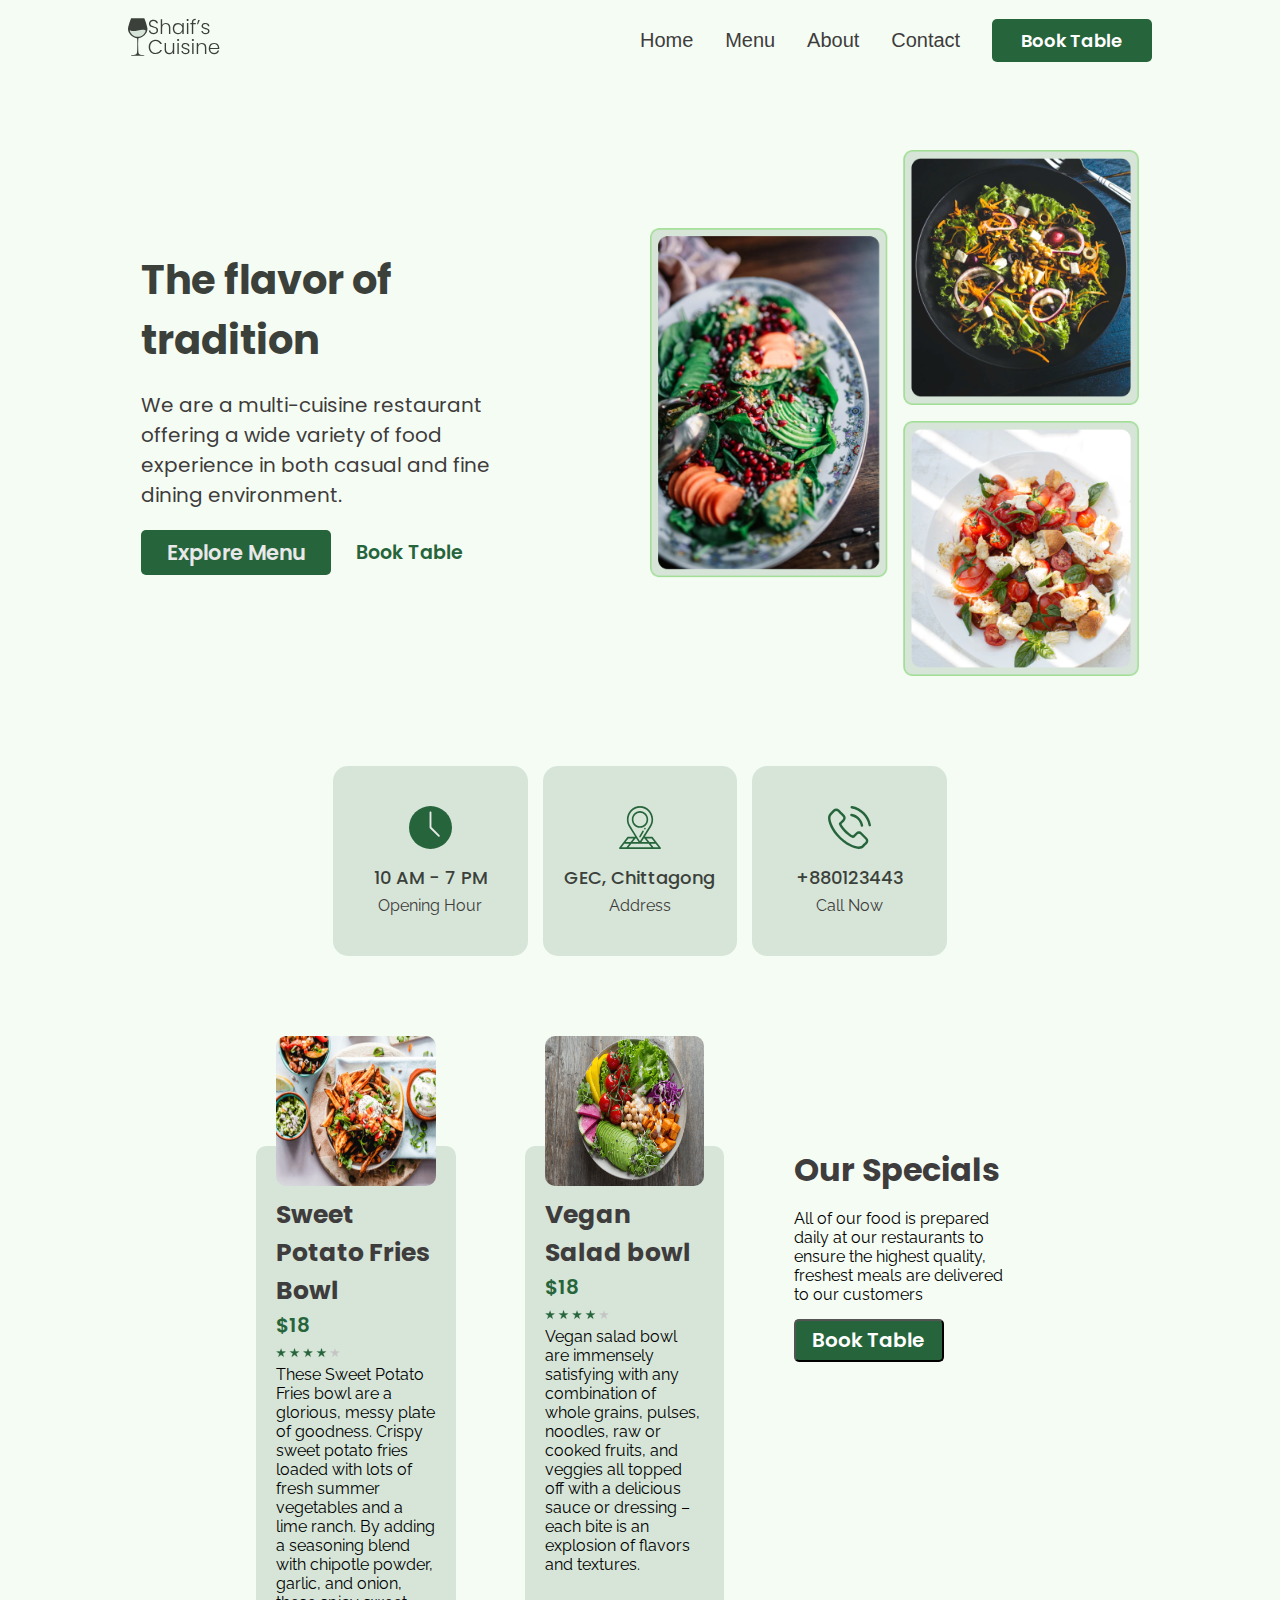
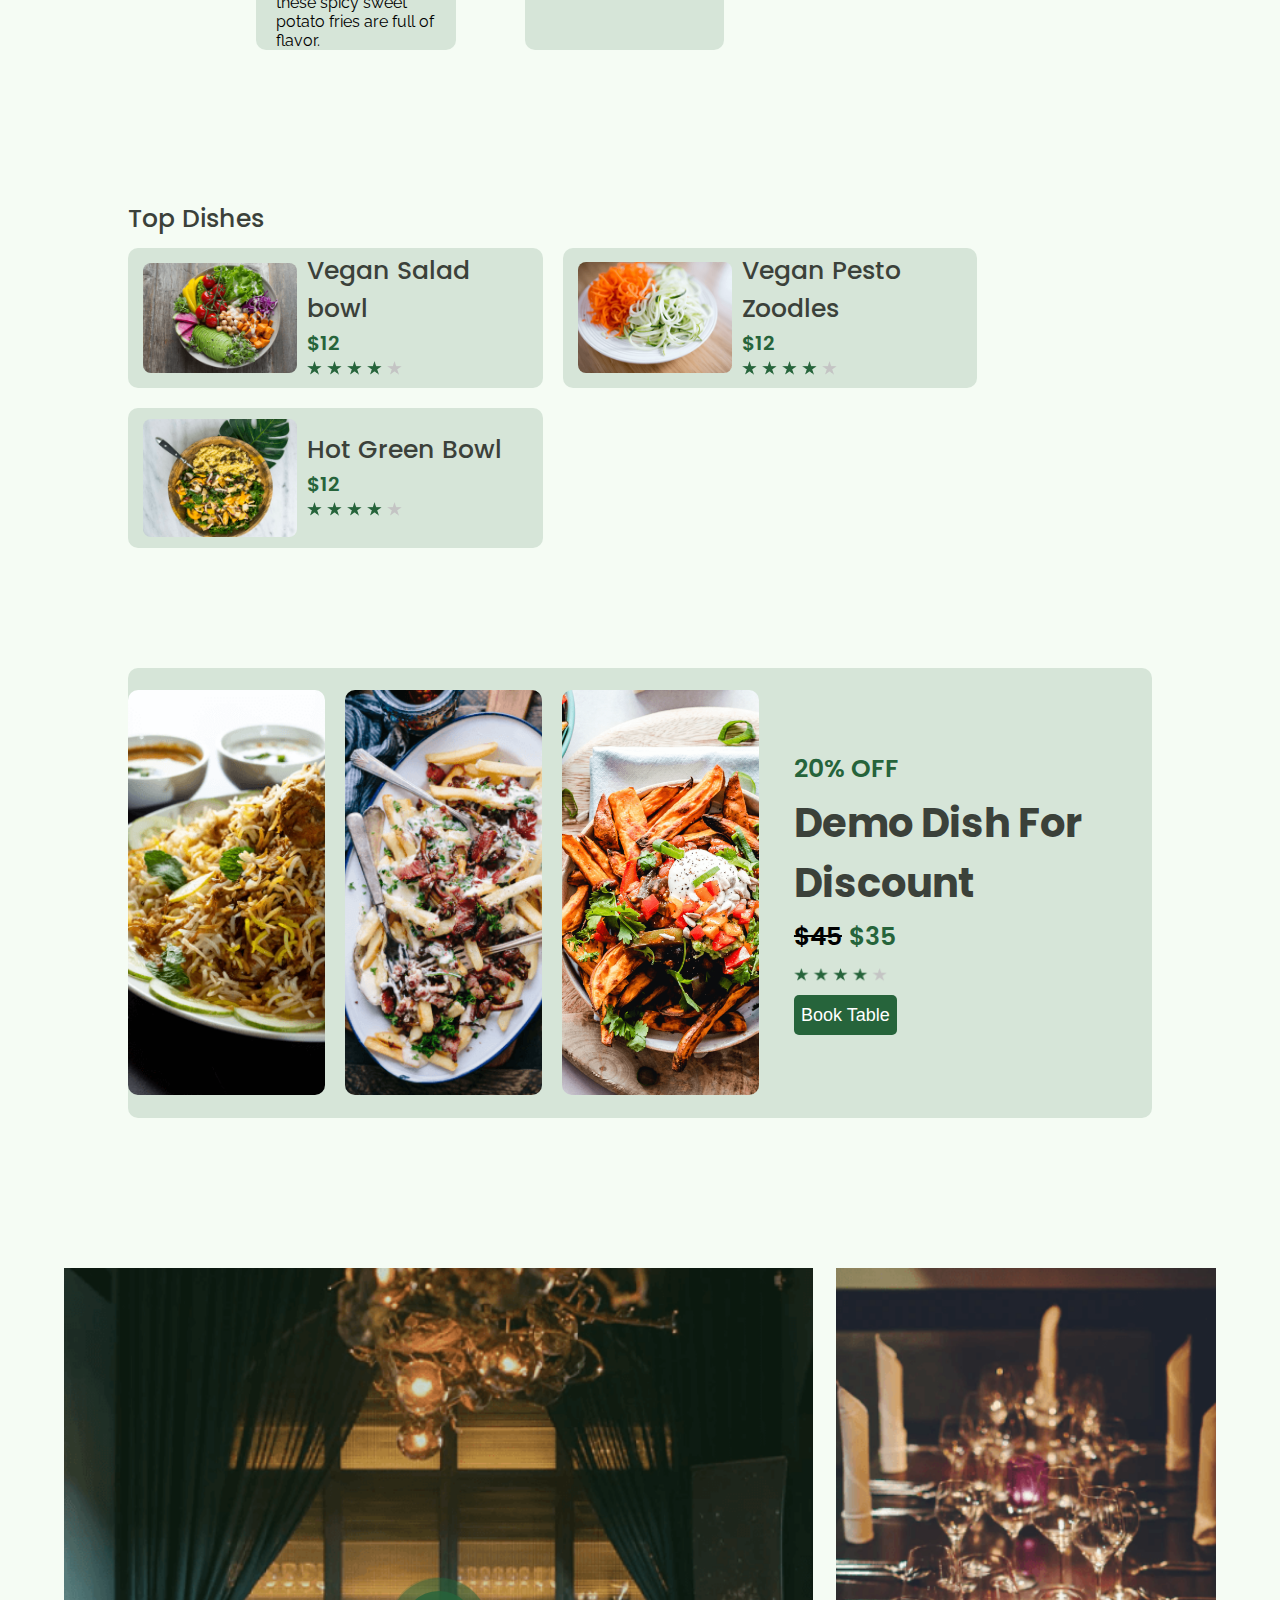
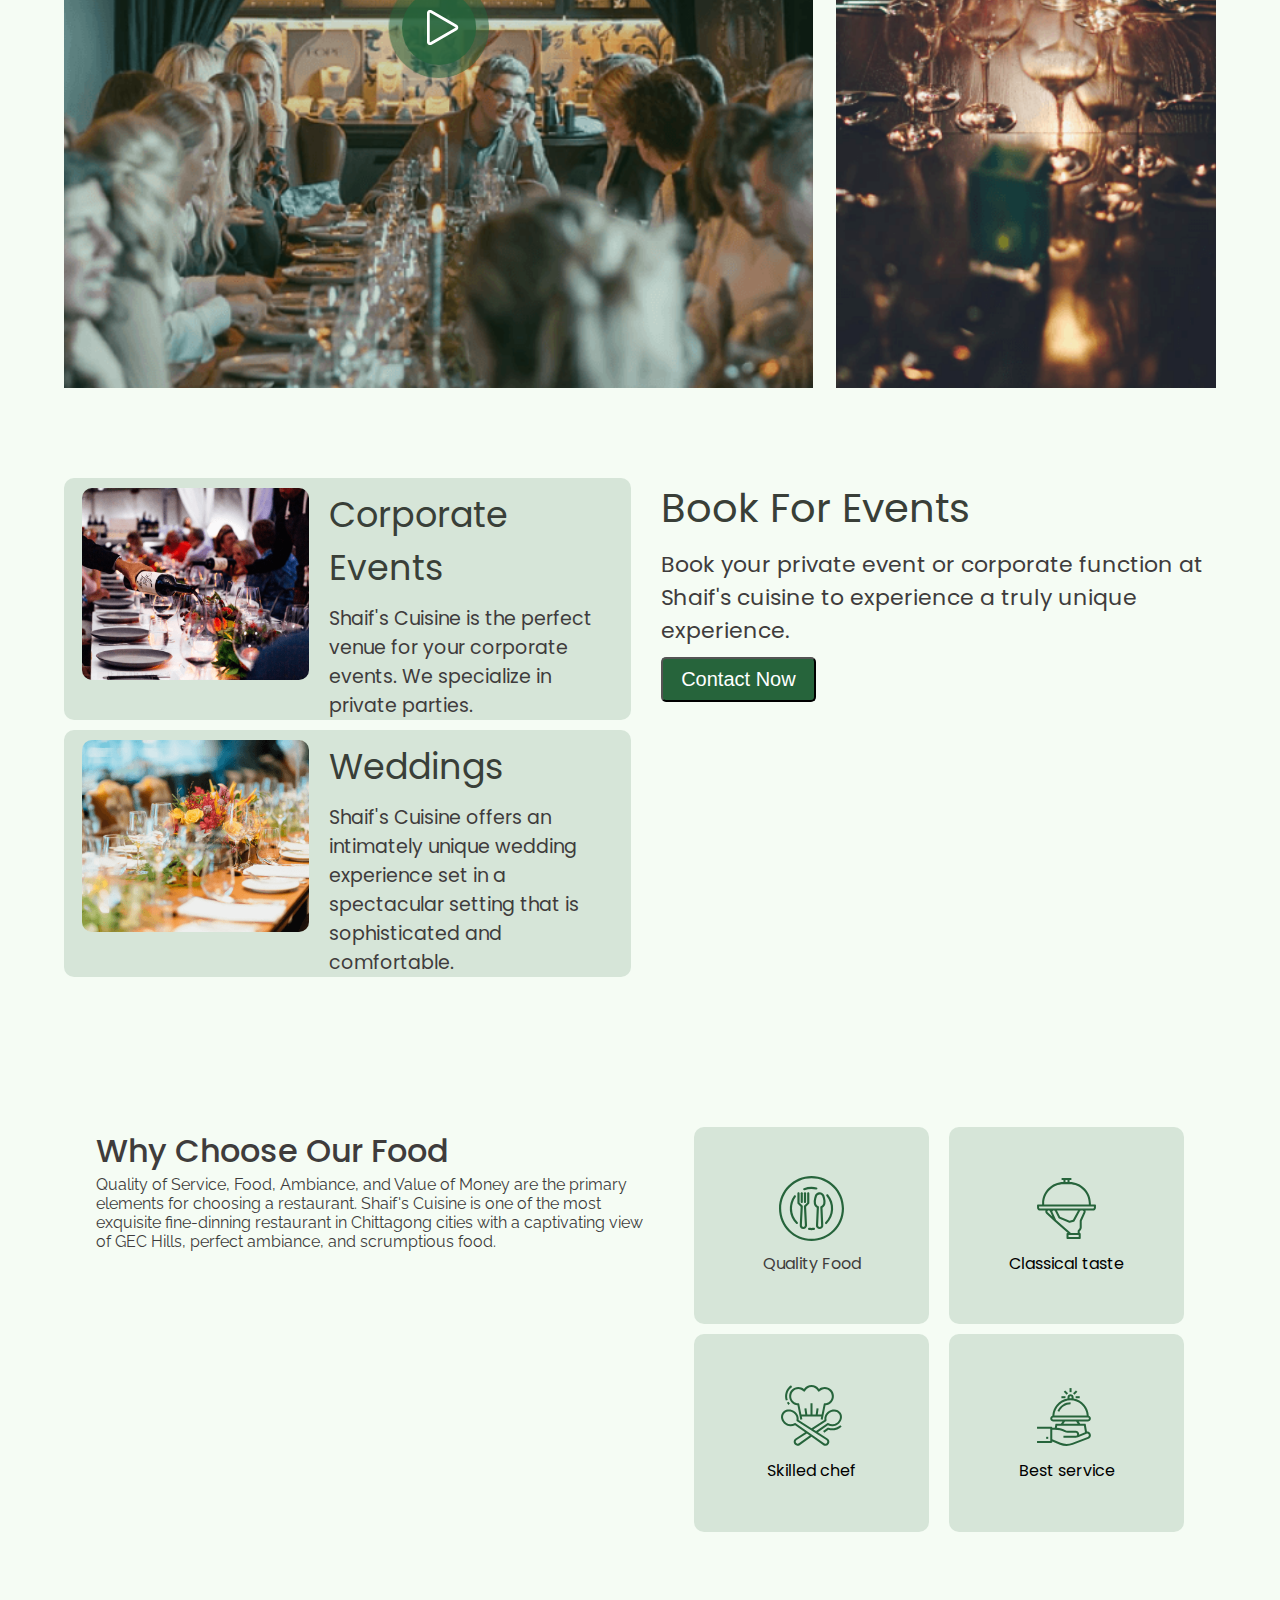
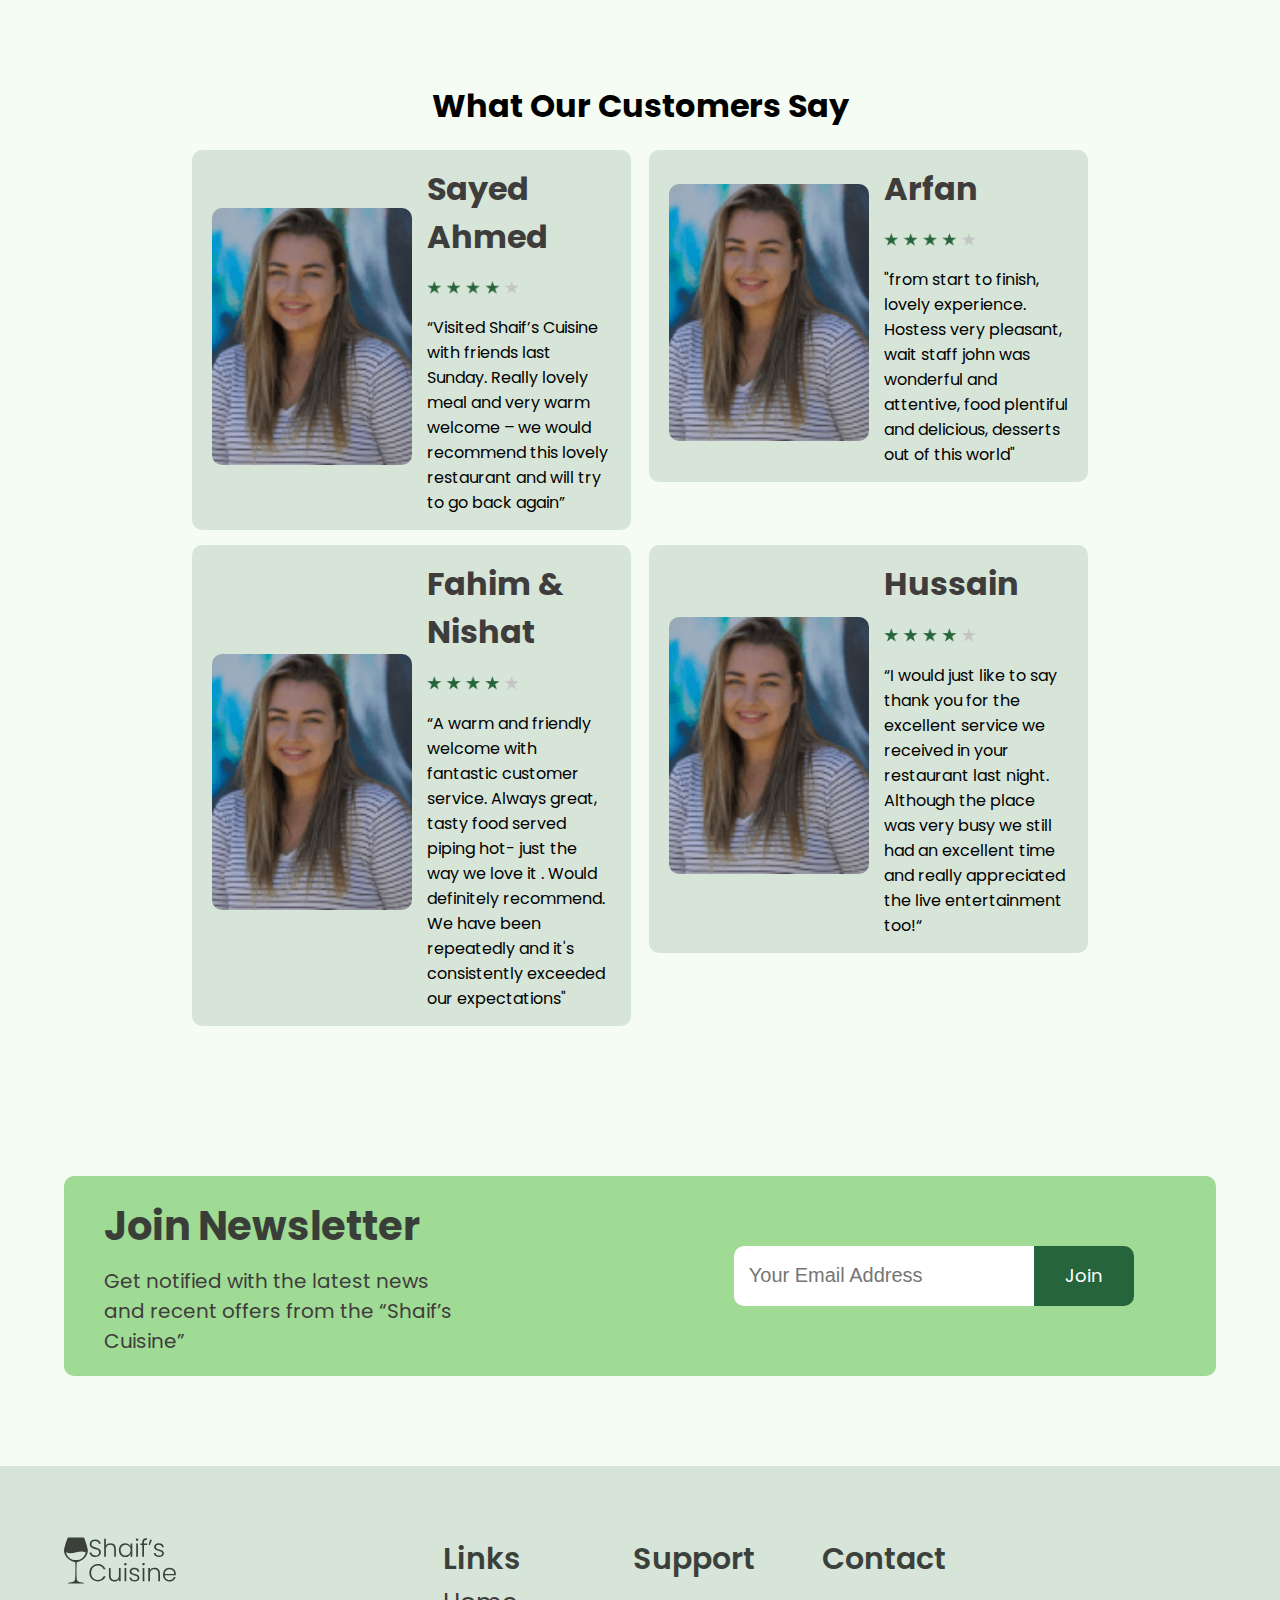
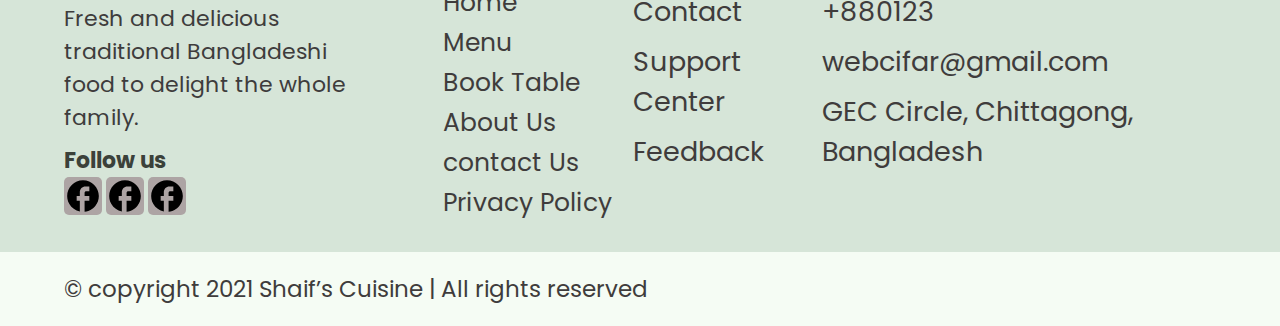
==== commit ff1b38b6: "second latest commit" ====
--- a/index.html
+++ b/index.html
@@ -6,6 +6,7 @@
     <link rel="shortcut icon" href="favicon.ico" type="image/x-icon">
     <title>Shaif's Cuisine</title>
     <link rel="stylesheet" href="about.css">
+    <link rel="stylesheet" href="challenge.css">
     <link rel="icon" sizes="16x16" href="Assets/favicon.ico" type="image/x-icon">
     <link rel="preconnect" href="https://fonts.googleapis.com">
 <link rel="preconnect" href="https://fonts.gstatic.com" crossorigin>
@@ -16,15 +17,17 @@
         <div class="container flex header-navs">
             <div class="header-logo">
                 <div class="logo-container flex">
+                   <a href="index.html">
                     <img src="/Assets/logo.svg" alt="">
+                   </a>
                 </div>
             </div>
             <div class="right-nav flex">
                 <a class="nav-color-d" href="index.html">Home</a>
                 <a class="nav-color-d" href="menu.html">Menu</a>
                 <a class="nav-color-d" href="about.html">About</a>
-                <a class="nav-color-d" href="">Contact</a>
-                <a class="nav-color-d book-table" href="">Book Table</a>
+                <a class="nav-color-d" href="contact.html">Contact</a>
+                <a class="nav-color-d book-table" href="book-table.html">Book Table</a>
                 <img class="hamburger-menu" src="/Assets/hamburger-menu.svg" alt="">
             </div>
         </div>
@@ -66,13 +69,13 @@
             </div>
         </div>
     </div>
-    <div class="special-section flex">
+    <!-- <div class="special-section flex">
         <div class="special-container flex">
             <div class="special-content1 col-12 flex">
                 <img src="/Assets/food-3.png" alt="">
                 <h1>Sweet Potato Fries Bowl</h1>
                 <p>$18</p>
-                <!-- <h1><img class="star-rating" src="/Assets/3star.png" alt=""></h1> -->
+                <h1><img class="star-rating" src="/Assets/3star.png" alt=""></h1>
                 <h2 class="potato-text">
                     These Sweet Potato Fries bowl are a glorious, messy plate of goodness. Crispy sweet potato fries loaded with lots of fresh summer vegetables and a lime ranch. By adding a seasoning blend with chipotle powder, garlic, and onion, these spicy sweet potato fries are full of flavor.
                 </h2>
@@ -81,7 +84,7 @@
                 <img src="/Assets/food-3.png" alt="">
                 <h1>Vegan Salad bowl</h1>
                 <p>$18</p>
-                <!-- <h1><img src="/Assets/3star.png" alt=""></h1> -->
+                <h1><img src="/Assets/3star.png" alt=""></h1>
                 <h2>
                     Vegan salad bowl are immensely satisfying with any combination of whole grains, pulses, noodles, raw or cooked fruits, and veggies all topped off with a delicious sauce or dressing – each bite is an explosion of flavors and textures.
                 </h2>
@@ -92,7 +95,41 @@
                 <button>Book Table</button>
             </div>
         </div>
-    </div>
+    </div> -->
+
+
+
+    <div class="section-special flex">
+        <div class="container-special flex">
+            <div class="content1-special">
+                <div class="food-3-img flex"><img src="/Assets/food-3.png" alt=""></div>
+                <h1>Sweet Potato Fries Bowl</h1>
+                <p class="doll-biller">$18</p>
+                <img class="star-ratingz" src="/Assets/3star.png" alt="">
+                <p class="text-potato">
+                    These Sweet Potato Fries bowl are a glorious, messy plate of goodness. Crispy sweet potato fries loaded with lots of fresh summer vegetables and a lime ranch. By adding a seasoning blend with chipotle powder, garlic, and onion, these spicy sweet potato fries are full of flavor.
+                </p>
+            </div>
+            <div class="content1-special">
+                <div class="food-3-img flex"><img src="/Assets/food-1.png" alt=""></div>
+                <h1>Vegan Salad bowl</h1>
+                <p class="doll-biller">$18</p>
+                <img class="star-ratingz" src="/Assets/3star.png" alt="">
+                <p >
+                <p class="text-potato">
+                    Vegan salad bowl are immensely satisfying with any combination of whole grains, pulses, noodles, raw or cooked fruits, and veggies all topped off with a delicious sauce or dressing – each bite is an explosion of flavors and textures.
+                </p>
+            </div>
+            <div class="content3-special">
+                <h1>Our Specials</h1>
+                <p>All of our food is prepared daily at our restaurants to ensure the highest quality, freshest meals are delivered to our customers</p>
+                <button>Book Table</button>
+            </div>
+        </div>
+    </div>
+
+
+
 
 
     <div class="top-section flex">
@@ -348,11 +385,11 @@
             </div>
             <div class="footer-div2 flex">
                <p><a class="links-footer" href="">Links</a></p>
-               <p><a href="">Home</a></p>
-               <p><a href="">Menu</a></p>
-               <p><a href="">Book Table</a></p>
-               <p><a href="">About Us</a></p>
-               <p><a href="">contact Us</a></p>
+               <p><a href="index.html">Home</a></p>
+               <p><a href="menu.html">Menu</a></p>
+               <p><a href="book-table.html">Book Table</a></p>
+               <p><a href="about.html">About Us</a></p>
+               <p><a href="contact.html">contact Us</a></p>
                <p><a href="">Privacy Policy</a></p>
             </div>
             <div class="footer-div3 flex">
--- a/challenge.css
+++ b/challenge.css
@@ -0,0 +1,170 @@
+.flex{
+    display: flex;
+}
+
+.section-special{
+    /* border: 2px solid red; */
+    justify-content: center;
+    align-items: center;
+}
+.container-special{
+    /* border: 2px solid blue; */
+    width: 60%;
+    /* flex-wrap: wrap; */
+    justify-content: space-between;
+    margin-top: 100px;
+    height: 60vh;
+    height: fit-content;
+}
+
+.content3-special{
+    width: 30%;
+    /* border: 2px solid green;  */
+}
+.content1-special{
+    width: 26%;
+    border: 2px solid green;
+    border: none;
+    background-color: #D6E5D8;
+}
+
+.content1-special{
+    border-radius: 10px;
+    padding: 0px 20px;
+}
+.content1-special h1{
+    font-family: Poppins;
+    margin-top: -100px;
+    font-size: 25px;
+    color: #3E3C3C;
+}
+.content1-special p{
+    font-family: Raleway;
+}
+
+.star-ratingz{
+    width: 40%;
+}
+
+
+
+/* .content1-special h2{
+    font-family: Poppins;
+    font-size: 18px;
+} */
+.food-3-img img{
+    width: 100%;
+    height: 150px;
+    border-radius: 10px;
+    z-index: 1;
+    position: relative;
+    bottom: 110PX;
+}
+
+.doll-biller{
+    font-family: Poppins !important;
+    font-size: 20px;
+    font-weight: 600;
+    color: #26643B;
+}
+
+.food-3-img{
+    justify-content: center;
+    align-items: center;
+}
+.content3-special h1,
+.content3-special button{
+    font-family: Poppins;
+}
+
+.content3-special p{
+    font-family: Raleway;
+    font-size: 16px;
+    width: 98%;
+}
+.content3-special h1{
+    color: #3E3C3C;
+}
+
+.content3-special{
+    display: flex;
+    flex-direction: column;
+    gap: 15px;
+}
+
+.content3-special button{
+    background-color: #26643B;
+    width: 150px;
+    height: 43px;
+    border-radius: 5px;
+    /* border: none; */
+    color: white;
+    font-size: 20px;
+    font-weight: 600;
+}
+
+
+
+
+
+
+
+@media(max-width:1200px){
+    .container-special{
+        width: 90%;
+    }
+}
+
+@media(max-width:900px){
+    .food-3-img img{
+        width: 100%;
+        height: 130px;
+        bottom: 80PX;
+    }
+    .content1-special h1{
+        margin-top: -65px;
+    }
+}
+
+@media(max-width:768px){
+    .container-special{
+        flex-wrap: wrap;
+    }
+    .content1-special{
+        width: 42%;
+    }
+    .content3-special{
+        width: 100%;
+    }
+    .content1-special{
+        padding: 0px 10px;
+    }
+    .content1-special h1{
+        font-size: 20px;
+    }
+    .content3-special h1{
+        font-size: 25px;
+    }
+    .text-potato{
+        font-size: 14px;
+    }
+    .doll-biller{
+        font-size: 15px;
+    }
+  
+}
+@media(max-width:440px){
+    .content1-special{
+        width: 40%;
+    }
+}
+
+@media(max-width:301px){
+    .content1-special{
+        width: 100%;
+        margin-bottom: 100px;
+    }
+    .content3-special{
+        margin-top: -70px;
+    }
+}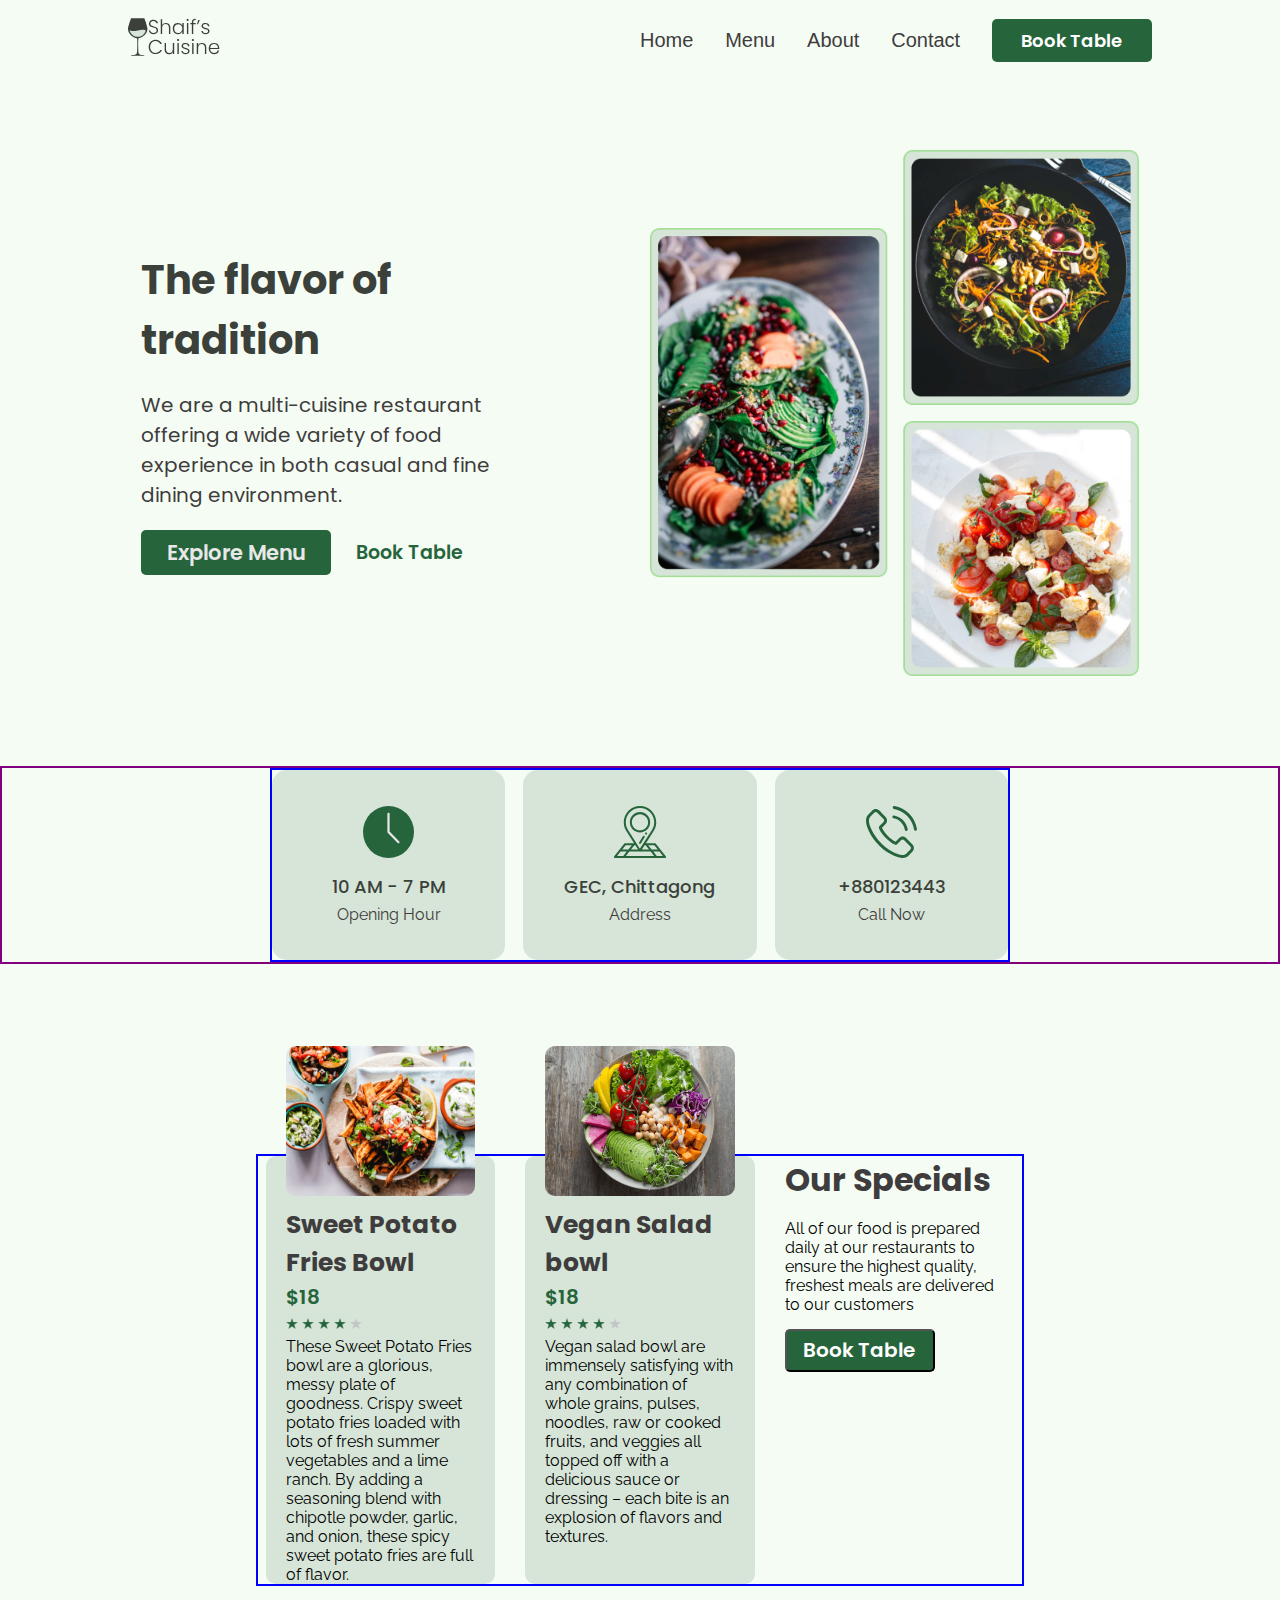
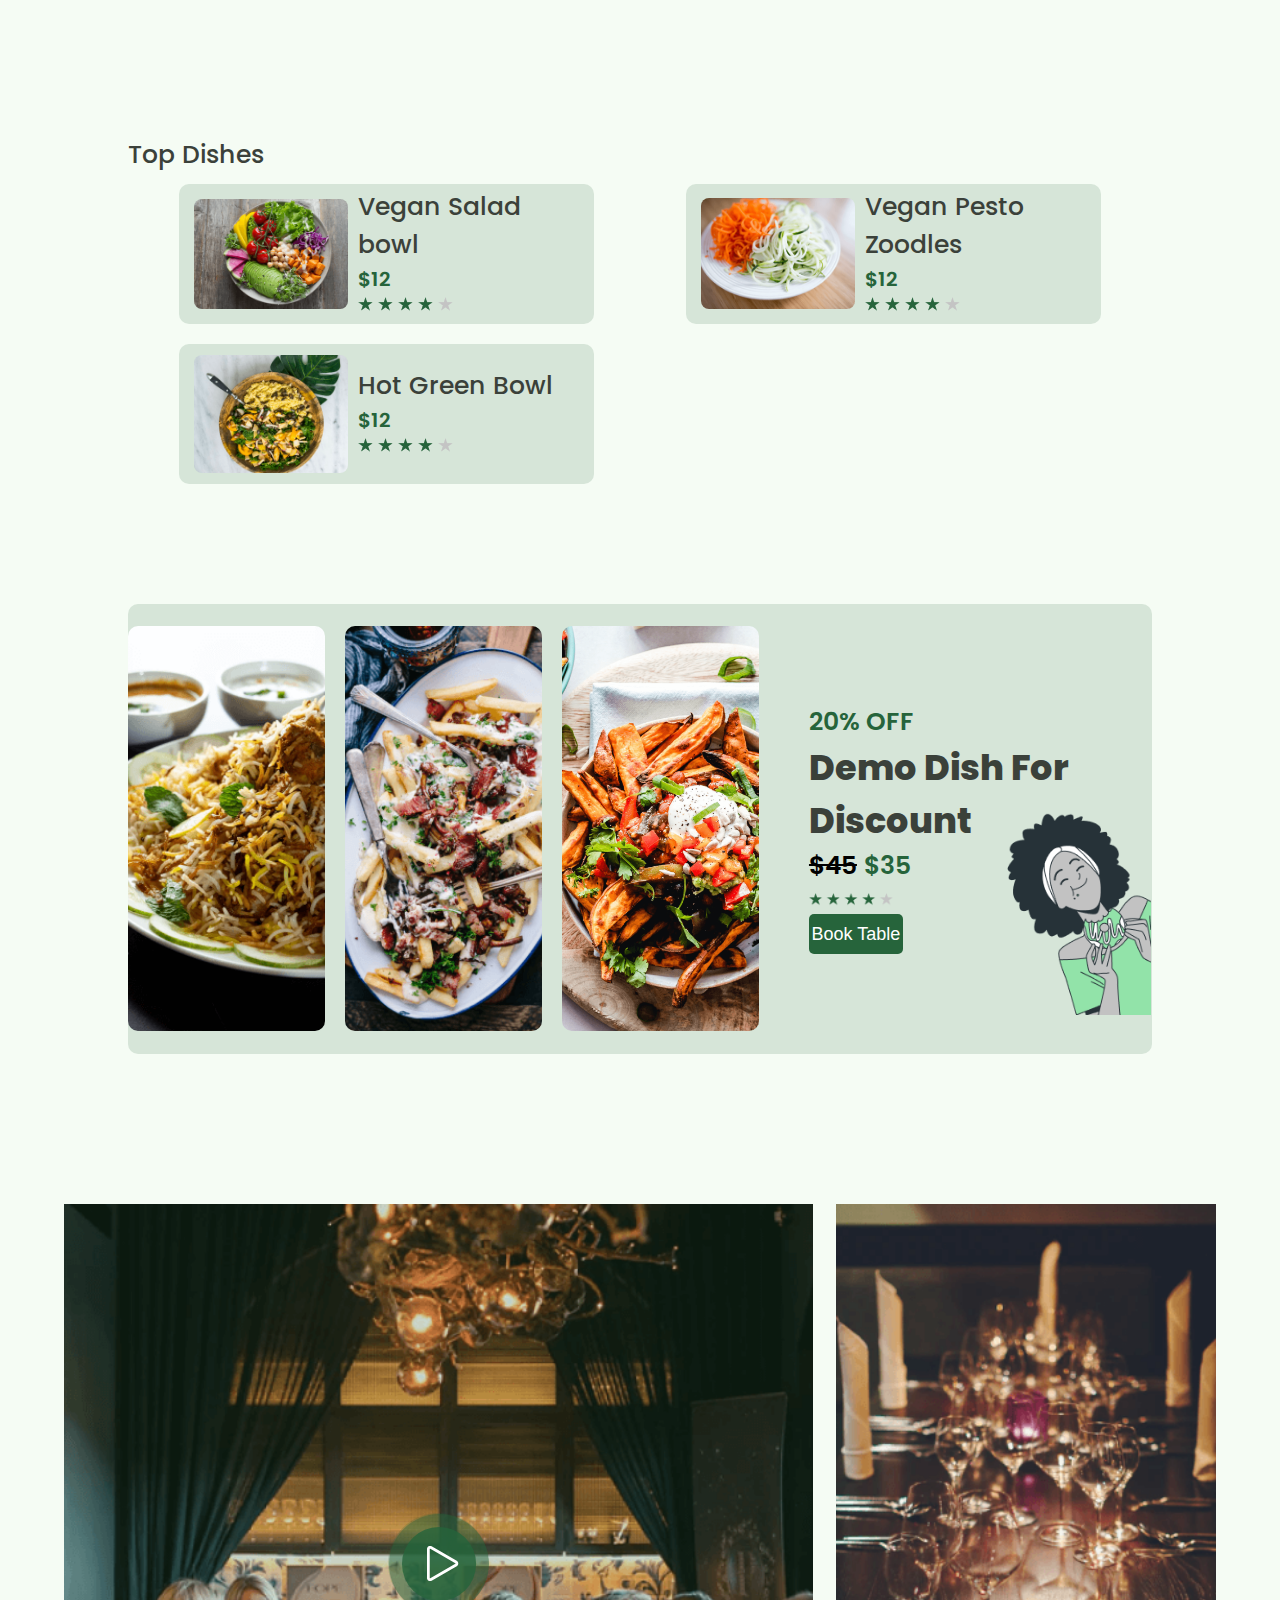
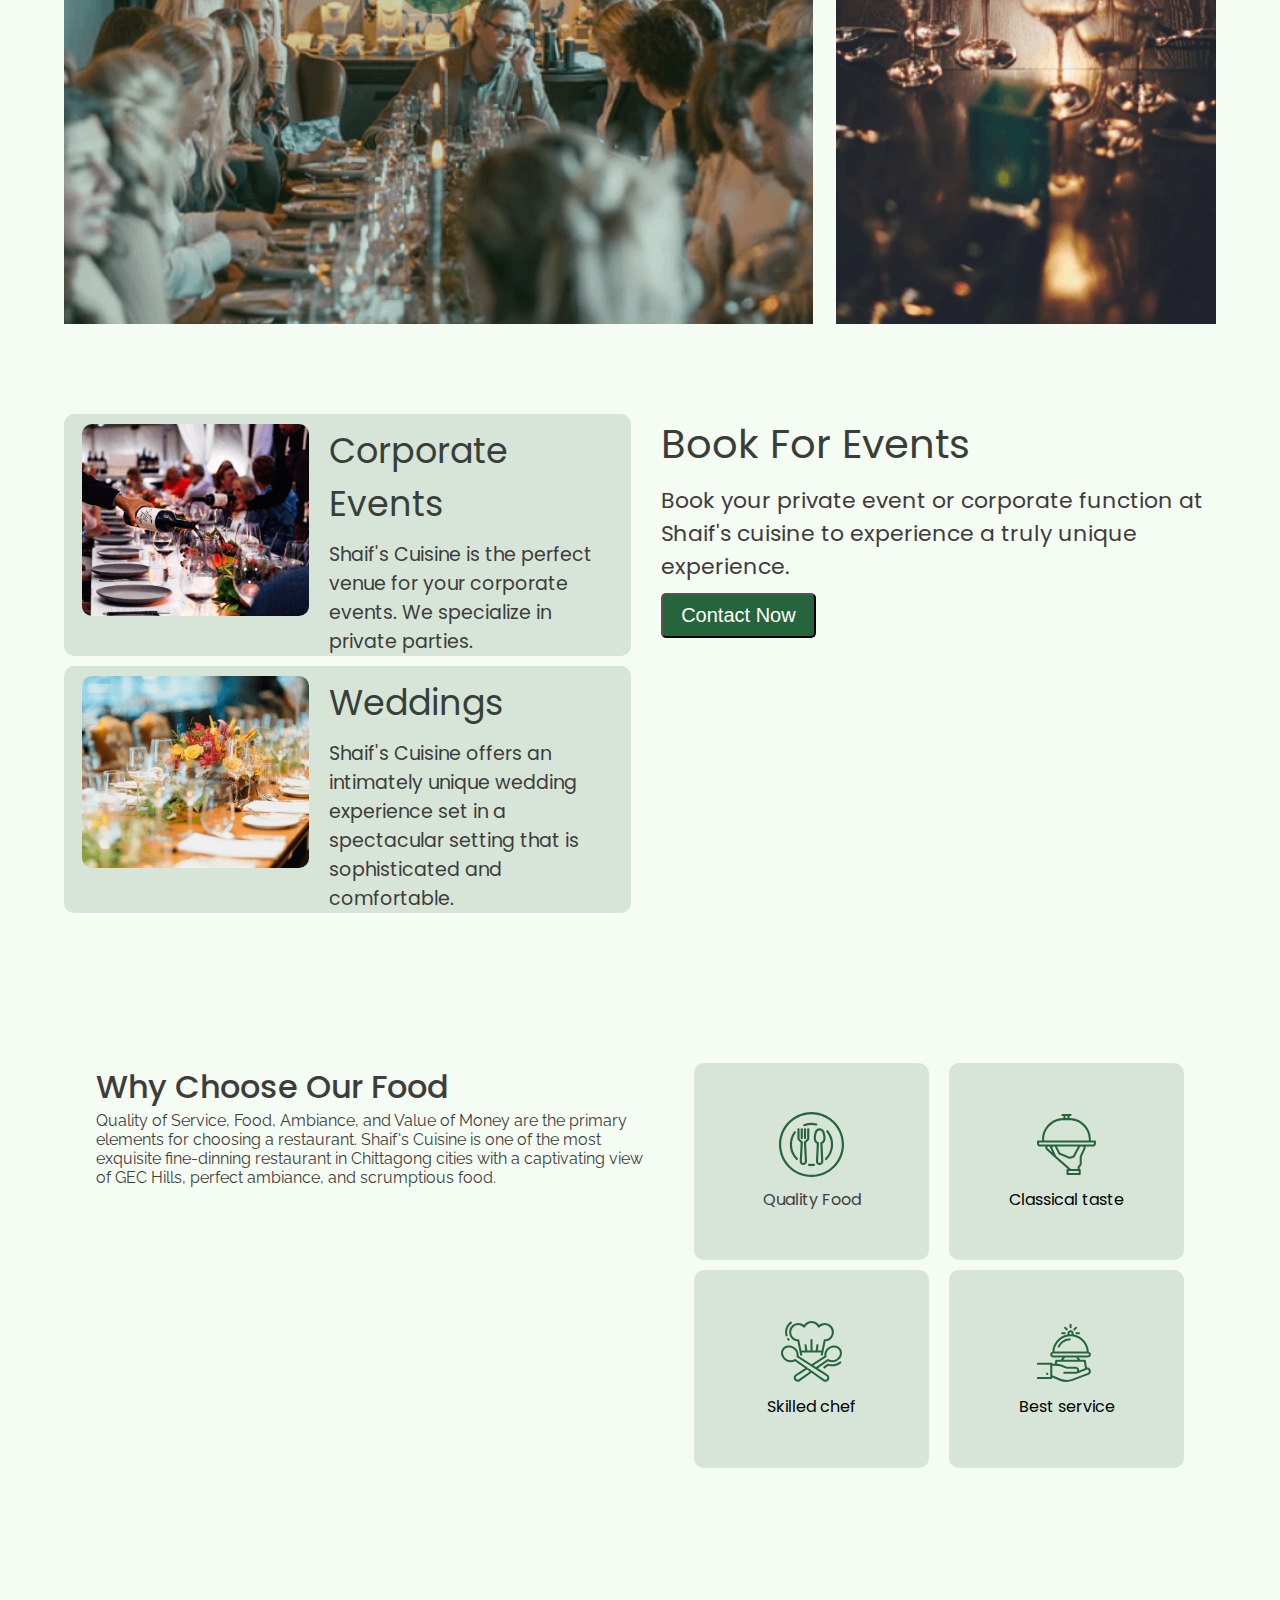
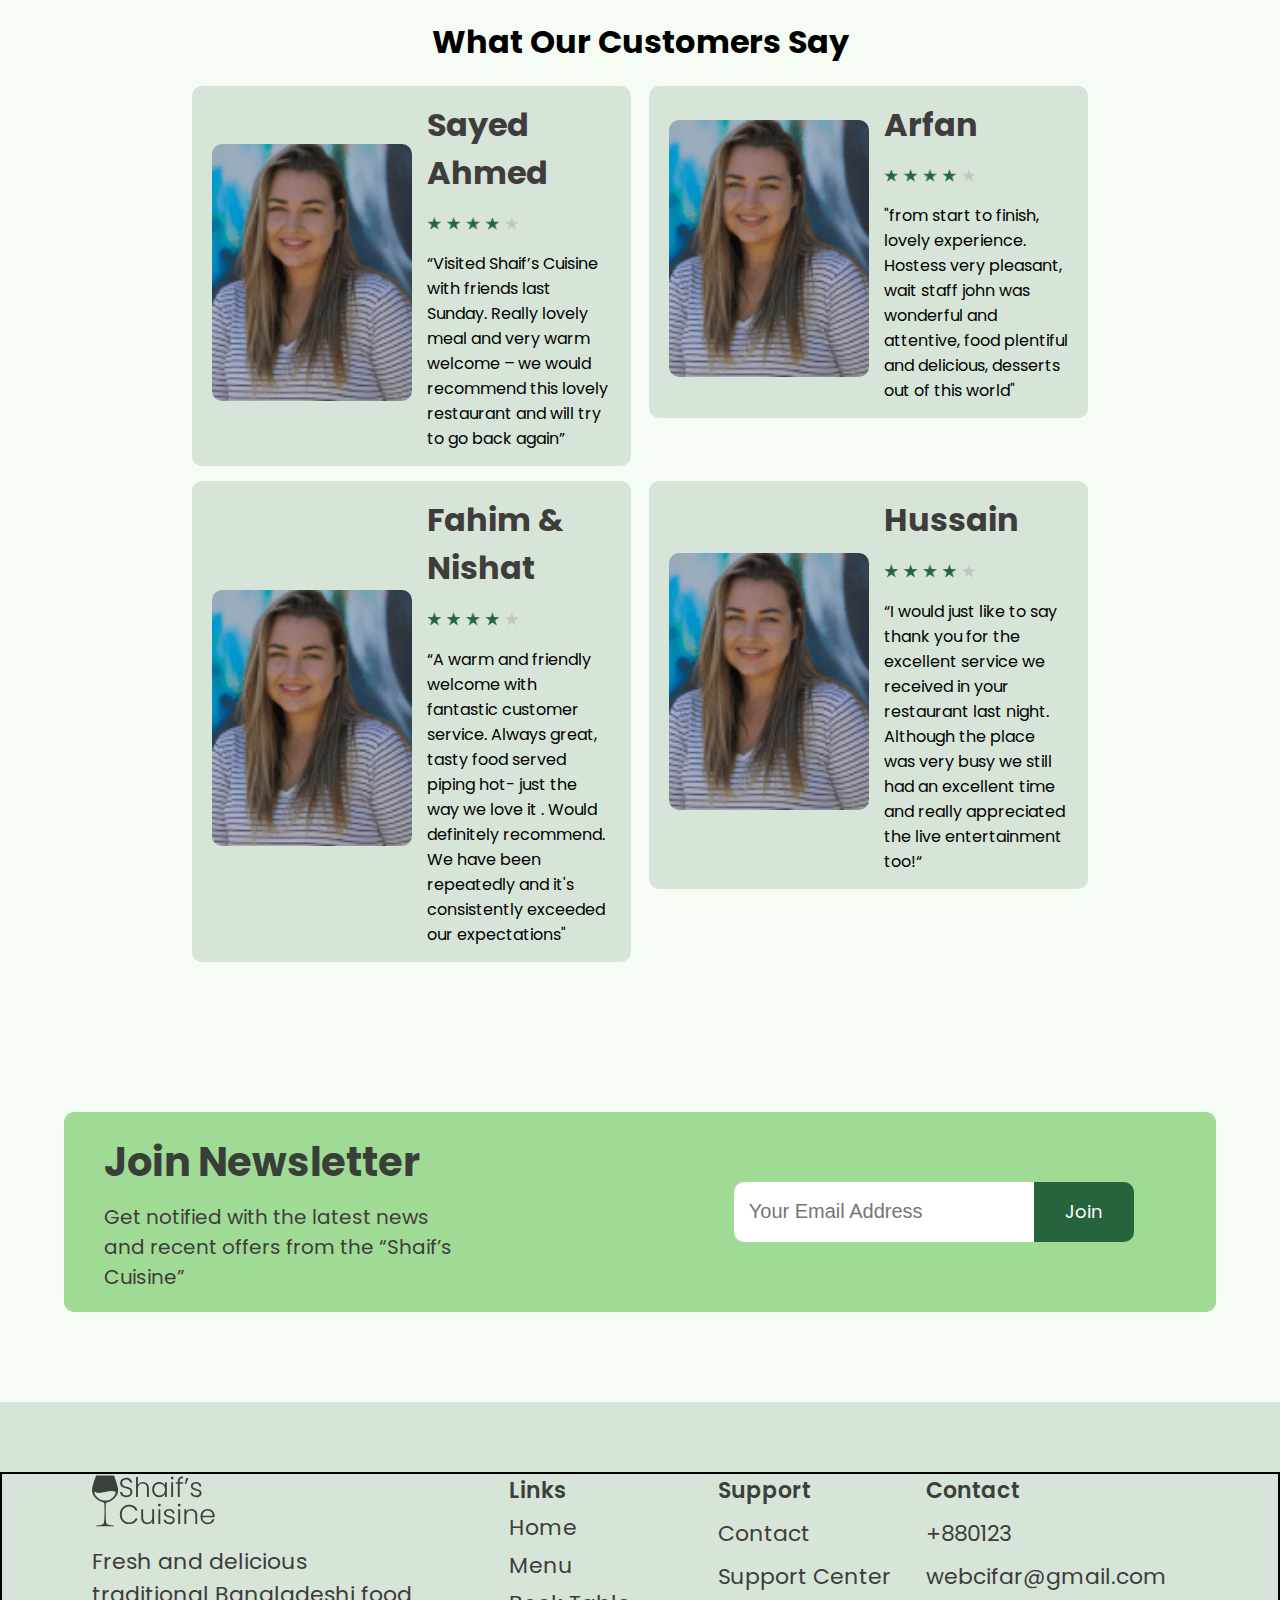
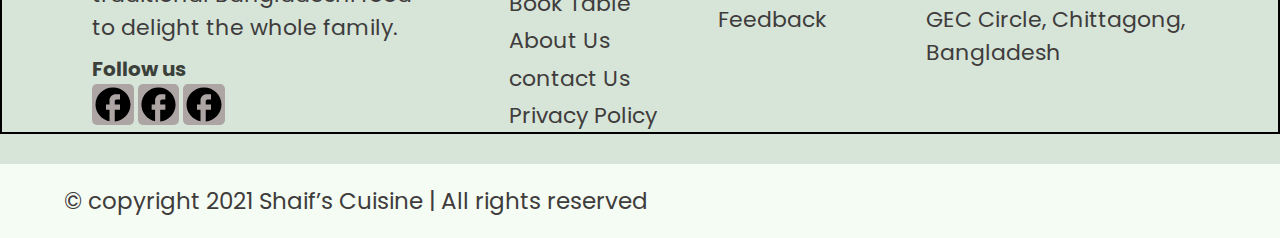
==== commit c0eae7c7: "latest commit" ====
--- a/index.html
+++ b/index.html
@@ -5,6 +5,7 @@
     <meta name="viewport" content="width=device-width, initial-scale=1.0">
     <link rel="shortcut icon" href="favicon.ico" type="image/x-icon">
     <title>Shaif's Cuisine</title>
+    <link rel="stylesheet" href="styles.css">
     <link rel="stylesheet" href="about.css">
     <link rel="stylesheet" href="challenge.css">
     <link rel="icon" sizes="16x16" href="Assets/favicon.ico" type="image/x-icon">
@@ -132,7 +133,7 @@
 
 
 
-    <div class="top-section flex">
+    <div class="top-section flex" id="toppy">
         <div class="top-section-container">
             <h1>Top Dishes</h1>
             <div class="three-dishes-content flex">
@@ -170,18 +171,24 @@
             <div class="discount1"></div>
             <div class="discount2"></div>
             <div class="discount3"></div>
-            <div class="discount4 flex">
-                <p>20% OFF</p>
-                <h1>Demo Dish For Discount</h1>
-                <h2 class="amount-slash flex">
-                    <p class="forty-five-dollar">$45</p>
-                    <p class="thirty-five-dollar">$35</p>
-                </h2>
-                <h3>
-                    <img src="/Assets/3star.png" alt="">
-                </h3>
-                <button>Book Table</button>
-            </div>
+            <div class="discount4 flex" id="ddiscount4">
+                <div class="discountd4">
+                    <p>20% OFF</p>
+                    <h1>Demo Dish For Discount</h1>
+                    <h2 class="amount-slash flex">
+                        <p class="forty-five-dollar">$45</p>
+                        <p class="thirty-five-dollar">$35</p>
+                    </h2>
+                    <h3>
+                        <img src="/Assets/3star.png" alt="">
+                    </h3>
+                    <button>Book Table</button>
+                </div>
+                <div class="illustrate-img">
+                    <img src="./Assets/discount-illustration.png" alt="">
+                </div>
+            </div>
+            
         </div>
     </div>
 
--- a/styles.css
+++ b/styles.css
@@ -0,0 +1,2132 @@
+*{
+    padding: 0;
+    margin: 0;
+    box-sizing: border-box;
+}
+body{
+    font-family: Poppins;
+    background-color: #F5FCF4;
+}
+/* general styles */
+.flex{
+    display: flex;
+}
+
+.header-container{
+    margin-top: 10px;
+    /* border: 2px solid green; */
+    justify-content: center;
+    align-items: center;
+}
+.container{
+    /* border: 2px solid red; */
+    width: 80%;
+}
+.header-logo{
+    width: 60%;
+    /* border: 2px solid green; */
+    font-family: Poppins;
+}
+.logo-container{
+    width: 20%;
+    /* border: 2px solid yellow; */
+    height: 60px;
+    align-items: center;
+}
+.right-nav{
+    width: 40%;
+    /* border: 2px solid yellow; */
+    justify-content: space-between;
+    font-family:'Segoe UI', Tahoma, Geneva, Verdana, sans-serif;
+    font-size: 20px;
+    font-weight: 500;
+    align-items: center;
+}
+ .nav-color-d{
+    text-decoration: none;
+    color: #3E3C3C;
+}
+
+.header-navs{
+    justify-content: space-between;
+    align-items: center;
+}
+.book-table{
+    width: 160px;
+    font-family: Poppins;
+    font-size: 23px;
+    font-weight: 600;
+    border-radius: 5px;
+    padding: 8px 0;
+    background-color: #26643B;
+    text-align: center;
+    color: white;
+    text-decoration: none;
+}
+.hamburger-menu{
+    display: none;
+}
+.hero-section{
+    justify-content: center;
+    /* align-items: center; */
+    height: fit-content;
+    /* border: 2px solid red; */
+    margin: 80px 0;
+}
+.width-controller{
+    width: 78%;
+}
+.explore-btn{
+    width: 190px;
+    height: 45px;
+    font-family: Poppins;
+    font-size: 21px;
+    font-weight: 600;
+    border-radius: 5px;
+    border: none;
+    padding: 7px 0;
+    background-color: #26643B;
+    text-align: center;
+    color: #E8E8E8;
+}
+.flavor-paragraph{
+    /* border: 2px solid green; */
+    width: 35%;
+    flex-direction: column;
+}
+.food-menu{
+    /* border: 2px solid blue; */
+    width: 55%;
+}
+.hero-wrapper{
+    justify-content: space-between;
+    align-items: center;
+    /* border: 2px solid black; */
+}
+.explore-menu{
+    align-items: center;
+    gap: 25px;
+}
+.explore-menu p{
+    font-weight: 600;
+    font-size: 19px;
+    color: #26643B;
+}
+.food-menu img{
+    width: 100%;
+}
+.flav h1{
+    color: #3B413A;
+    font-size: 40px;
+    width: 70%;
+}
+.flav p{
+    color: #3F3C3C;
+    margin: 20px 0;
+    font-size: 20px;
+    width: 80%;
+}
+
+.operational-section{
+    border: 2px solid purple;
+    height: fit-content;
+    justify-content: center;
+    align-items: center;
+    margin: 90px 0;
+}
+.operational-details{
+    border: 2px solid blue;
+    width: 58% !important;
+    /* height: fit-content; */
+    justify-content: space-between;
+    align-items: center;
+    flex-wrap: wrap;
+}
+.operational-details1{
+    /* border: 2px solid black; */
+    width: 31.7%;
+    background-color: #D6E5D8;
+    height: 190px;
+    /* border: none; */
+    border-radius: 5px;
+    flex-direction: column;
+    justify-content: center;
+    align-items: center;
+    gap: 5px;
+    border-radius: 15px;
+}
+
+.operational-details1 img{
+    width: 22%;
+    margin-bottom: 10px;
+}
+.operational-details1 h1{
+    font-family: poppins;
+    font-weight: 500;
+    font-size: 18px;
+    color: #3B413A;
+    text-align: center;
+}
+.operational-details1 p{
+    font-family: raleway;
+    color: #3F3C3C;
+}
+
+.special-section{
+/* border: 2px solid red; */
+height: fit-content;
+justify-content: center;
+align-items: center;
+margin-top: 150px;
+}
+.special-container{
+    width: 67%;
+    justify-content: space-between;
+    gap: 30px;
+    height: fit-content;
+}
+.special-content1{
+    width: 30%;
+    /* border: 1px solid blue; */
+}
+.special-content3{
+    width: 30%;
+    /* border: 1px solid blue; */
+}
+.special-content1,
+.special-content2{
+    background-color: #D6E5D8;
+    border-radius: 10px;
+}
+.special-content1{
+    flex-direction: column;
+    /* justify-content: center; */
+    align-items: center;
+    height: 115vh;
+}
+.special-content1 h1{
+    width: 85%;
+    font-size: 25.5px;
+    font-weight: 600;
+    font-family: Poppins;
+    color: #3B413A;
+}
+.special-content3 h1{
+    width: 85%;
+    font-size: 30px;
+    font-weight: 600;
+    font-family: Poppins;
+    color: #3B413A; 
+}
+.special-content1 p{
+    justify-content: flex-start;
+    width: 85%;
+    font-weight: 600;
+    font-size: 20px;
+    color: #26643B;
+}
+.star-rating{
+    width: 3%;
+}
+.special-content1 h2{
+    width: 85%;
+    font-size: 15px;
+    font-weight: 300;
+    font-family: Poppins;
+    color: #3F3C3C;
+    font-size: 23px;
+    line-height: 27px;
+}
+.potato-text{
+    font-size: 70px;
+}
+.special-content3 p{
+    width: 100%;
+    font-weight: 200;
+    font-family: Poppins;
+    color: #3F3C3C;
+    font-size: 18px;
+}
+.special-content1 img{
+    width: 85%;
+    border-radius: 15px;
+    text-align: center;
+    top: -130px;
+}
+.special-content1{
+    position: relative;
+}
+.special-content1 h1{
+    top: 20px;
+}
+
+.special-content1 p{
+    top: 50px;
+}
+.special-content1 h2{
+    top: 80px;
+}
+
+.star-rating{
+    margin-top: 200px;
+}
+.special-content1 h1,
+.special-content1 p,
+.star-rating,
+.special-content1 h2{
+margin-top: 100px;
+}
+
+.special-content1 img,
+.special-content1 h1,
+.special-content1 p,
+.star-rating,
+.special-content1 h2{
+    position: absolute;
+}
+.special-content3 button{
+    background-color: #26643B;
+    color: white;
+    width: 53%;
+    font-size: 22px;
+    font-family: Poppins;
+    padding: 5px 10px;
+    text-align: center;
+    border-radius: 5px;
+    /* border: none; */
+    margin-top: 15px;
+}
+
+
+.top-section{
+    /* border: 2px solid blue; */
+    margin-top: 150px;
+    height: fit-content;
+    justify-content: center;
+    align-items: center;
+}
+.top-section-container{
+    width: 90%;
+    /* border: 2px solid peru; */
+    height: fit-content;
+}
+.top-section-container h1{
+    color: #3B413A;
+    font-weight: 500;
+    font-size: 25px;
+}
+.three-dishes-content{
+    margin-top: 10px;
+    /* border: 2px solid black; */
+    height: fit-content;
+    justify-content: space-between;
+    align-items: center;
+    margin: auto;
+    padding: -30px;
+}
+.three-dish1,
+.three-dish2,
+.three-dish3{
+    width: 32%;
+    /* border: 2px solid red; */
+    background-color: #D6E5D8;
+    padding: 15px;
+    border-radius: 10px;
+}
+.three-dish3,
+.three-dish1{
+    height: 140px !important;
+}
+.three-dish1{
+    align-items: center;
+    gap: 10px;
+    height: 100%;
+}
+.food-1{
+    border-radius: 8px;
+    width: 40%;
+}
+.vegan-div h1{
+    font-size: 25px;
+    width: 90%;
+    color: #3B413A;
+    font-family: Poppins;
+}
+
+.vegan-div p{
+    font-size: 20px;
+    color: #26643B;
+    font-family: Poppins;
+    font-weight: 600;
+}
+.hot-bowl{
+    width: 100% !important;
+    height: fit-content;
+}
+
+.discount-section{
+    margin-top: 120px;
+    /* border: 2px solid blue; */
+    justify-content: center;
+    align-content: center;
+}
+.discount-container{
+    /* border: 2px solid yellow; */
+    width: 80%;
+    justify-content: space-between;
+    gap: 20px;
+    align-items: center;
+    border-radius: 10px;
+    background-color: #D6E5D8;
+    height: 50vh;
+    position: relative;
+}
+.discount-container div{
+    padding: 15px;
+}
+
+.discount1,
+.discount2,
+.discount3{
+    width: 20%;
+    /* border: 2px solid black; */
+}
+.discount1{
+    height: 90%;
+    background-image: url(/Assets/food-5.png);
+    background-position: center;
+    background-size: cover;
+    background-repeat: no-repeat;
+}
+.discount2{
+    height: 90%;
+    background-image: url(/Assets/food-4.png);
+    background-position: center;
+    background-size: cover;
+    background-repeat: no-repeat;
+}
+.discount3{
+    height: 90%;
+    background-image: url(/Assets/food-3.png);
+    background-position: center;
+    background-size: cover;
+    background-repeat: no-repeat;
+}
+.discount1,
+.discount2,
+.discount3{
+    border-radius: 10px;
+}
+
+.dis-illus img{
+    position: absolute;
+    bottom: 500px;
+}
+
+.discount3 img{
+    width: 100%;
+    height: 270px;
+}
+
+.discount4{
+    width: 38%;
+    /* border: 5px solid red; */
+    gap: 5px;
+    font-family: Poppins;
+}
+.amount-slash{
+    gap: 7px;
+    font-family: Poppins;
+}
+.forty-five-dollar{
+    text-decoration: line-through;
+    color: black !important;
+}
+.thirty-five-dollar{
+    color: #26643B;
+}
+.discount4 h1{
+    font-size: 40px;
+    font-weight: 700;
+    color: #3B413A;
+}
+#ddiscount4 h1{
+    font-size: 35px;
+    font-weight: 800;
+}
+#ddiscount4{
+    position: relative;
+}
+.discountd4{
+    /* margin-top: 200px; */
+}
+.illustrate-img{
+    position: absolute;
+    z-index: 1;
+    width: 700px;
+    top: 30%;
+    right: -503px;
+}
+.discount4 p{
+    font-size: 25px;
+    font-family: Poppins;
+    font-weight: 600;
+    color: #26643B;
+}
+.discount4 img{
+    width: 27%;
+}
+.discount4 button{
+    color: white;
+    background-color: #26643B;
+    width: 30%;
+    height: 40px;
+    font-size: 18px;
+    border: none;
+    border-radius: 5px;
+}
+
+.graphics-section{
+    margin-top: 150px;
+    /* border: 2px solid orange; */
+    height: fit-content;
+    justify-content: center;
+    align-items: center;
+}
+.graphics-container{
+    /* border: 2px solid black; */
+    width: 80%;
+    justify-content: space-between;
+}
+.graphics1,
+.graphics2{
+    /* border: 2px solid red; */
+    height: 80vh;
+}
+.graphics1{
+    width: 65%;
+    background-image: url(/Assets/eventsMedia1.png);
+    background-position: center;
+    background-repeat: no-repeat;
+    background-size: cover;
+    justify-content: center;
+    align-items: center;
+}
+.graphics1 img{
+    width: 13.5%;
+}
+.graphics2{
+    width: 33%;
+    background-image: url(/Assets/eventsMedia2.png);
+    background-position: center;
+    background-repeat: no-repeat;
+    background-size: cover;
+}
+
+.cooperate-section{
+    justify-content: center;
+    align-items: center;
+    /* border: 2px solid blue; */
+    margin-top: 90px;
+}
+.cooperate-container{
+    /* border: 2px solid red; */
+    width: 80%;
+    gap: 100px;
+}
+
+.cooperate1-container{
+    width: 43%;
+    /* border: 2px solid black; */
+    height: fit-content;
+    flex-direction: column;
+    gap: 10px;
+}
+.cooperate1{
+    width: 100%;
+    /* border: 2px solid black; */
+    height: fit-content;
+    border-radius: 10px;
+    gap: 20px;
+    justify-content: center;
+    background-color: #D6E5D8;
+}
+.cooperate2-container{
+    width: 49%;
+    /* border: 2px solid black; */
+    height: fit-content;
+}
+.cooperate1 img{
+    width: 40%;
+    height: 90%;
+    border-radius: 10px;
+    margin: 10px 0;
+}
+.cooperate1 h1{
+    color: #393F38;
+    font-family: Poppins;
+    font-weight: 400;
+    font-size: 35px;
+}
+.cooperate1 p{
+    margin-top: 10px;
+    color: #3F3C3C;
+    font-family: Poppins;
+    font-size: 19px;
+}
+.cooperate1 div{
+    width: 50%;
+    margin-top: 10px;
+}
+.cooperate2{
+    font-family: Poppins;
+}
+.cooperate2 h1{
+    font-weight: 400;
+    font-size: 40px;
+    color: #393F38;
+}
+.cooperate2 p{
+    margin: 10px 0;
+    color: #3F3C3C;
+    font-family: Poppins;
+    font-size: 22px;
+}
+.cooperate2 button{
+    color: white;
+    background-color: #26643B;
+    width: 28%;
+    height: 45px;
+    font-size: 20px;
+    font-weight: 500;
+    border-radius: 5px;
+}
+
+.why-section{
+    /* border: 2px solid red; */
+    margin-top: 150px;
+    height: fit-content;
+    justify-content: center;
+    align-items: center;
+}
+.why-container{
+    width: 65%;
+    /* border: 2px solid green; */
+    height: fit-content;
+    font-family: Poppins;
+    justify-content: space-between;
+    gap: 20px;
+}
+
+.why-desc{
+    width: 53%;
+    /* border: 2px solid black; */
+}
+.why-desc h1{
+    color: #3F3C3C;
+    font-family: Poppins;
+    font-weight: 500;
+}
+.why-desc p{
+    font-family: Raleway;
+    color: #3E3C3C;
+    font-size: 16px;
+    width: 97%;
+}
+.why-options{
+    width: 45%;
+    /* border: 2px solid pink; */
+    justify-content: space-between;
+    height: 45vh;
+}
+.why-options-row1{
+    width: 48%;
+    /* border: 2px solid red; */
+    flex-direction: column;
+    gap: 10px;
+}
+.why-options-row2{
+    width: 48%;
+    /* border: 2px solid blue; */
+    flex-direction: column;
+    gap: 10px;
+}
+.why-options-row1-1,
+.why-options-row1-2,
+.why-options-row2-1,
+.why-options-row2-2{
+    width: 100%;
+    /* border: 2px solid yellow; */
+    height: 49%;
+    border-radius: 10px;
+    background-color: #D6E5D8;
+    flex-direction: column;
+    justify-content: center;
+    align-items: center;
+    gap: 10px;
+}
+.why-options-row1-1 p{
+    color: #3F3C3C;
+}
+.what-section{
+    margin-top: 150px;
+    justify-content: center;
+    align-items: center;
+}
+.review-section{
+    margin-top: 20px;
+    /* border: 2px solid red; */
+    height: fit-content;
+    justify-content: center;
+    align-items: center;
+}
+.review-container{
+    /* border: 2px solid blue; */
+    height: 100%;
+    flex-direction: column;
+    justify-content: space-between;
+    align-items: center;
+    width: 70%;
+    gap: 15px;
+}
+.review-row1{
+    /* border: 2px solid red; */
+    height: 45%;
+    width: 100%;
+    justify-content: space-between;
+}
+.review-row2{
+    /* border: 2px solid red; */
+    height: 53%;
+    width: 100%;
+    justify-content: space-between;
+}
+.review-row1-1,
+.review-row1-2{
+    width: 49%;
+    /* border: 2px solid green; */
+    align-items: center;
+    gap: 15px;
+    height: 100%;
+    border-radius: 10px;
+    background-color: #D6E5D8;
+    padding: 15px 20px;
+}
+.review-row1-1-img img,
+.review-row1-2-img img{
+    width: 200px;
+    height: 100%;
+    border-radius: 10px;
+}
+.review-row2-1-img img,
+.review-row2-2-img img{
+    width: 200px;
+    height: 100%;
+    border-radius: 10px;
+}
+
+.review-row1-1-desc,
+.review-row1-2-desc,
+.review-row2-1-desc,
+.review-row2-2-desc{
+    height: fit-content;
+    flex-direction: column;
+    justify-content: space-between;
+    gap: 20px;
+}
+.review-row1-1-desc img,
+.review-row1-2-desc img,
+.review-row2-1-desc img,
+.review-row2-2-desc img{
+    width: 50%;
+}
+.review-row1-1-desc h1,
+.review-row1-2-desc h1,
+.review-row2-1-desc h1,
+.review-row2-2-desc h1{
+    color: #3F3C3C;
+}
+
+
+
+
+
+.review-row2-1,
+.review-row2-2{
+    width: 49%;
+    /* border: 2px solid blue; */
+    align-items: center;
+    gap: 15px;
+    height: 100%;
+    border-radius: 10px;
+    background-color: #D6E5D8;
+    padding: 15px 20px;
+}
+
+.newsletter-section{
+    /* border: 2px solid red; */
+    height: fit-content;
+    margin-top: 150px;
+    justify-content: center;
+    align-items: center;
+}
+.newsletter-container{
+    /* border: 2px solid black; */
+    height: 200px;
+    width: 90%;
+    justify-content: space-between;
+    background-color: #9FDB94;
+    align-items: center;
+    font-family: Poppins;
+    border-radius: 10px;
+}
+
+.newsletter-desc,
+.newsletter-textarea{
+    /* border: 2px solid blue; */
+    width: 49%;
+    height: 100%;
+    justify-content: center;
+}
+.newsletter-desc{
+    flex-flow: column;
+    padding-left: 40px;
+    gap: 10px;
+}
+.newsletter-textarea{
+    align-items: center;
+
+}
+.newsletter-desc h1{
+    font-family: Poppins;
+    font-size: 40px;
+    color: #393F38;
+}
+.newsletter-desc p{
+    font-family: Poppins;
+    font-size: 20px;
+    color: #3F3C3C;
+    width: 70%;
+}
+
+.newsletter-textarea input{
+    height: 60px;
+    border: none;
+    width: 300px;
+    border-top-left-radius: 10px;
+    border-bottom-left-radius: 10px;
+    font-size: 20px;
+    padding-left: 15px;
+}
+.newsletter-textarea button{
+    height: 60px;
+    border: none;
+    width: 100px;
+    border-top-right-radius: 10px;
+    border-bottom-right-radius: 10px;
+    color: white;
+    background-color: #26643B;
+    font-family: Poppins;
+    font-size: 18px;
+}
+
+footer{
+    height: 55vh;
+    height: fit-content;
+    /* border: 2px solid red; */
+    margin-top: 90px;
+    background-color: #D6E5D8;
+    align-items: center;
+    justify-content: center;
+}
+.footer-container{
+    height: 40vh;
+    height: fit-content;
+    border: 2px solid black;
+    width: 100% !important;
+    padding-left: 90px;
+    margin-top: 70px;
+    font-family: Poppins;
+    margin-bottom: 30px;
+    margin: auto;
+    justify-content: space-between !important;
+}
+.footer-div1{
+    width: 40%;
+    /* border: 2px solid blue; */
+    /* height: 100%; */
+    flex-flow: column;
+    justify-content: space-between;
+    gap: 10px;
+}
+.footer-div1-opt1 img{
+    width: 30%;
+}
+
+.footer-div2{
+    width: 20%;
+    /* border: 2px solid purple; */
+}
+
+.footer-div3{
+    width: 20%;
+    /* border: 2px solid yellow; */
+}
+
+.footer-div4{
+    width: 20%;
+    /* border: 2px solid green; */
+}
+.footer-div1-opt2{
+    color: #3E3C3C;
+    font-size: 20px;
+    width: 80%;
+}
+.footer-div1-opt3 h1{
+    font-size: 20px !important;
+    color: #3B413A;
+}
+.footer-div1-opt3-icons img{
+    /* border: 2px solid red; */
+    width: 10%;
+    color: white;
+    background-color: rgb(173, 164, 164);
+    border-radius: 5px;
+    border: none;
+}
+.footer-div2{
+    flex-flow: column;
+    justify-content: space-between;
+}
+.footer-div2 a{
+   text-decoration: none;
+   color: #3F3C3C;
+   font-size: 22px !important;
+}
+.links-footer{
+    color: #3B413A !important;
+    font-size: 30px !important;
+    font-weight: 600;
+}
+.footer-div3{
+    flex-flow: column;
+    gap: 10px;
+}
+.footer-div3 a{
+    text-decoration: none;
+    color: #3F3C3C;
+    font-size: 22px !important;
+ }
+ .support-footer{
+    color: #3B413A !important;
+    font-size: 30px !important;
+    font-weight: 600;
+}
+.footer-div4{
+    flex-flow: column;
+    gap: 10px;
+    width: fit-content;
+}
+.footer-div4 a{
+    text-decoration: none;
+    color: #3F3C3C;
+    font-size: 22px !important;
+ }
+.contact-footer{
+    color: #3B413A !important;
+    font-size: 30px !important;
+    font-weight: 600;
+}
+.gec{
+    font-weight: 400;
+}
+.second-footer{
+    align-items: center;
+    justify-content: center;
+    height: fit-content;
+}
+.second-footer-container{
+    width: 90%;
+    height: fit-content;
+    align-items: center;
+    font-size: 23px;
+    font-family: Poppins;
+    color: #3F3C3C;
+    margin: 20px 0px;
+}
+
+
+
+
+
+
+
+
+
+
+
+
+
+
+
+
+
+
+
+
+
+
+
+
+
+
+
+/* .review-section{
+    border: 2px solid red;
+    margin-top: 150px;
+    justify-content: center;
+    align-items: center;
+    height: 100vh;
+}
+.review-container{
+    width: 65%;
+    border: 2px solid blue;
+    height: fit-content;
+}
+.review-container h1{
+    text-align: center;
+    font-weight: 400;
+    font-family: Poppins;
+    color: #3F3C3C;
+}
+.review-div{
+    border: 2px solid black;
+    margin-top: 30px;
+    height: fit-content;
+    justify-content: space-between;
+    gap: 10px;
+    padding: 20px;
+}
+
+.review-div-row1,
+.review-div-row2{
+    width: 49%;
+    border: 2px solid blue;
+    flex-direction: column;
+    gap: 10px;
+    justify-content: space-between;
+}
+.review-div-row1-1,
+.review-div-row1-2,
+.review-div-row2-1,
+.review-div-row2-2{
+    border: 2px solid greenyellow;
+    width: fit-content;
+    height: 30vh;
+    gap: 10px;
+    background-color: #D6E5D8;
+    border-radius: 10px;
+    align-items: center;
+}
+.a-warm{
+    font-size: 14px;
+}
+.a-warm-p{
+    font-size: 13.5px;
+}
+.review-div-row1-1-desc,
+.review-div-row1-2-desc,
+.review-div-row2-1-desc,
+.review-div-row2-2-desc{
+    display: flex;
+    flex-direction: column;
+    gap: 5px;
+    height: fit-content;
+}
+
+.review-div-row1-1-desc img{
+    width: 30%;
+}
+.review-div-row1-2-desc img{
+    width: 30%;
+}
+
+.review-div-row2-1-desc img{
+    width: 30%;
+}
+.review-div-row2-2-desc img{
+    width: 30%;
+} */
+
+
+
+
+
+
+
+
+
+
+
+
+
+
+/* @media(max-width:680px){
+    .illustrate-img{
+        position: absolute;
+        z-index: 1;
+        width: 700px;
+        top: -100% !important;
+        right: -503px;
+    }
+} */
+
+
+
+
+
+
+/* Extra Small Devices(col-1...) */
+@media(max-width:767px){
+.hamburger-menu{
+    display: block;
+    width: 100%;
+}
+.nav-color-d{display: none;}
+/* .header-navs{
+    justify-content: space-between;
+} */
+.logo-container{
+    width: 0;
+}
+.container{
+    width: 90%;
+    margin: auto;
+}
+.right-nav{width: 20px;}
+.hero-wrapper{
+    flex-direction: column;
+    gap: 50px;
+    height: fit-content;
+}
+.hero-section{
+    margin: 30px 0;
+}
+.flavor-paragraph{
+    order: 3;
+    width: 90%;
+    justify-content: center;
+    align-items: center;
+}
+.food-menu{
+    width: 90%;
+}
+.flav{
+    display: flex;
+    flex-direction: column;
+    align-items: center;
+    justify-content: center;
+    text-align: center;
+}
+.flav h1{
+    font-size: 20px;
+    width: 90%;
+}
+.flav p{
+    font-size: 15px;
+    width: 90%;
+}
+.explore-btn{
+    width: 120px;
+    padding: 0 2px;
+    height: 34px;
+    font-size: 15px;
+    text-align: center;
+    }
+.explore-menu p{
+    font-size: 13px;
+}
+.explore-menu{
+    gap: 10px;
+    flex-wrap: wrap;
+    justify-content: center;
+    align-items: center;
+}
+
+.operational-details{
+    width: 80%;
+    gap: 10px;
+    justify-content: center;
+    align-items: center;
+    transition: ease-in-out;
+}
+.operational-details1{
+    width: 48%;
+}
+.newsletter-container{
+    flex-flow: column;
+    width: fit-content;
+    height: fit-content !important;
+}
+.newsletter-desc{
+    padding-left: 0px;
+}
+.newsletter-desc,
+.newsletter-textarea{
+    width: 100%;
+    padding: none;
+    width: fit-content;
+    height: 20% !important;
+    margin-bottom: 12px;
+}
+.newsletter-desc h1{
+    font-size: 20px;
+}
+.newsletter-desc p{
+    font-size: 15px !important;
+}
+.newsletter-textarea input{
+    font-size: 15px;
+}
+.newsletter-textarea button{
+    font-size: 15px;
+}
+/* .newsletter-section{
+    width: fit-content;
+} */
+.newsletter-textarea input{
+    width: 310px !important;
+    padding-left: 0px;
+}
+.newsletter-textarea button{
+    width: 140px;
+}
+}
+
+@media(max-width:430px){
+    .newsletter-textarea input{
+        width: 250px !important;
+    }
+    .newsletter-textarea button{
+        width: 150px !important;
+    }
+}
+@media(max-width:350px){
+    .newsletter-textarea input{
+        width: 200px !important;
+    }
+    .newsletter-textarea button{
+        width: 100px !important;
+    }
+    @media(max-width:285px){
+        .newsletter-textarea input{
+            width: 150px !important;
+        }
+        .newsletter-textarea button{
+            width: 100px !important;
+        }
+    }
+}
+
+
+
+
+
+@media(max-width:400px){
+    .operational-details1{
+        width: 90%;
+    }
+    .operational-details1 h1{
+        font-size: 15px;
+    }
+    .operational-details1 p{
+        font-size: 13px;
+    }
+    .graphics1 img{
+        width: 50%;
+    }
+}
+
+@media(min-width:768px){
+    .header-logo{
+        width: 30%;
+    }
+    .right-nav{
+        width: 70%;
+    }
+    .food-menu{
+        width: 49%;
+    }
+    .flavor-paragraph{
+        width: 49%;
+    }
+}
+@media(min-width:575px){
+   .special-content1 img{
+    margin-top: 50px;
+   }
+   .special-content1 h1{
+    margin-top: 40px;
+   }
+}
+@media(max-width:740px){
+    .special-content1 h2{
+        font-size: 20px;
+    }
+}
+
+@media(min-width:575px) and (max-width:620px){
+    .special-content1{
+        width: 50%;
+        /* height: 100vh; */
+    }
+    .special-container{
+        width: 80%;
+    }
+}
+@media(max-width:680px){
+    .special-content1 h1{
+        margin-top: 70px;
+    }
+}
+@media(min-width:575px){
+    .special-content1{
+        height: 150vh;
+    }
+}
+@media(min-width:390px){
+    .special-content1{
+        height: 175vh;
+    }
+    .special-container{
+        margin-top: 10px;
+    }
+}
+@media(min-width:390px){
+    .special-content1{
+        margin-top: 40px;
+        height: 190vh;
+    }
+}
+@media(min-width:390px){
+    .special-content3{
+        margin-top: 60px;
+    }
+}
+
+
+@media(max-width:575px){
+    .special-section{
+        margin-top: 100px;
+    }
+    .special-content1{
+        height: 70vh;
+        margin-top: 250px;
+    }
+    .special-content1 img{
+        margin-top: -80px;
+    }
+    .special-content1 h1{
+        margin-top: 120px;
+    }
+    .newsletter-section{
+        margin-top: 100PX;
+    }
+    .newsletter-container{
+        width: 90%;
+    }
+    .newsletter-textarea{
+        width: 100%;
+    }
+    .newsletter-desc{
+        width: 100% !important;
+        padding-left: 0px;
+    }
+}
+@media(max-width:573px){
+    .special-content1 h1{
+        margin-top: 70px;
+    }
+    .special-section{
+        margin-top: 10px;
+    }
+}
+@media(max-width:480px){
+    .special-content1 img{
+        margin: -30px;
+    }
+}
+
+@media(max-width:383px){
+    .special-content1 img{
+        margin: 10px;
+    }
+}
+@media(max-width:340px){
+    .special-content1 img{
+        margin: 5px;
+    }
+    .special-content1{
+        margin-bottom: 40px;
+    }
+}
+@media(max-width:389px){
+    .special-content1{
+        height: 90vh;
+    }
+    .special-content3{
+        margin-top: 30px;
+    }
+}
+
+@media(max-width:300px){
+    .special-content1 img{
+        margin-top: 60px;
+    }
+    .special-content1 h1{
+        margin: 50px;
+    }
+}
+@media(max-width:222px){
+    .special-content1 h1{
+        margin-top: 50px;
+    }
+}
+
+
+
+
+
+
+
+
+
+
+
+
+
+@media(min-width:680px){
+    .special-content1 h1{
+        margin-top: 70px;
+       }
+}
+@media(min-width:715px) and (max-width:790px){
+    .special-content1 img{
+        margin-top: 30px;
+       }
+}
+
+@media(min-width:790px){
+    .special-content1 img{
+        margin-top: 20px;
+       }
+}
+
+@media(min-width:1050px){
+    .special-content1 img{
+        margin-top: -20px;
+       }
+}
+@media(min-width:1420px){
+    .special-content1 img{
+        margin-top: -30px;
+       }
+}
+
+
+
+
+
+@media(min-width:880px){
+    .special-content1 h1{
+        margin-top: 85px;
+       }
+}
+
+@media(min-width:938px){
+    .special-content1 h1{
+        margin-top: 78px;
+       }
+}
+
+
+
+
+
+
+@media(max-width:575px){
+    .special-content1{
+        width: 100%;
+        border: 2px solid red;
+    }
+    .special-container{
+        width: 85%;
+    }
+    .graphics1 img{
+        width: 17%;
+    }
+}
+
+
+
+@media(max-width:992px){
+    .special-container{
+        flex-wrap: wrap;
+    }
+    .special-content1{
+        width: 45%;
+    }
+    .special-content3{
+        width: 100%;
+    }
+    .newsletter-desc p{
+        font-family: Poppins;
+        width: 100%;
+        font-size: 22px;
+    }
+    .newsletter-textarea input{
+        width: 200px;
+    }
+    .newsletter-textarea,
+    .newsletter-desc{
+        height: 250px;
+    }
+    .newsletter-container{
+        height: fit-content;
+    }
+    
+  
+    }
+   
+
+    
+    @media(min-width:950px) and (max-width:1200px){
+        .special-content3 button{
+            width: 70%;
+        }
+        .flavor-paragraph{
+            width: 50%;
+        }
+        .flav,.flav p{
+            width: 100%;
+        }
+        .food-menu{
+            width: 45%;
+        }
+        .footer-div1-opt1 img{
+            width: 50%;
+        }
+    }
+
+
+
+
+@media(max-width:960px){
+    .footer-container{
+        flex-flow: column;
+        gap: 40px;
+    }
+    .footer-div1,
+    .footer-div2,
+    .footer-div3,
+    .footer-div4{
+        width: 100%;
+    }
+    .footer-div1-opt1{
+        width: 30%;
+    }
+    .footer-div1-opt3-icons img{
+        width: 5%;
+    }
+    .second-footer-container{
+        justify-content: center;
+        text-align: center;
+    }
+
+}
+@media(max-width:900px){
+    .footer-div1-opt1{
+        width: 50%;
+    }
+}
+
+
+@media(min-width:992px){
+    .header-logo{
+        width: 50%;
+    }
+    .special-content1{
+        height: 155vh;
+    }
+    .right-nav{
+        width: 50%;
+        gap: 15px;
+    }
+    .book-table{
+        font-size: 18px;
+    }
+    .special-content1 img{
+        top: -80px;
+    }
+}
+
+/* @media(min-width:1000px) and (max-width:1300px){
+    .food-1{
+        height: 100px;
+        width: 100px;
+    }
+} */
+
+@media(max-width:1350px){
+    .three-dishes-content{
+        width: 90%;
+        flex-wrap: wrap;
+        gap: 20px;
+    }
+    .top-section-container{
+       margin: auto;
+    }
+    .three-dish1{
+        width: 45%;
+    }
+}
+@media(max-width:1129px){
+    .three-dish1{
+        width: 100%;
+        height: fit-content;
+    }
+    .food-1{
+        width: 25%;
+    }
+}
+@media(max-width:1129px){
+    .food-1{
+        width: 35%;
+    }
+}
+
+@media(max-width:1128px){
+    .food-1{
+        width: 20%;
+    }
+}
+@media(max-width:300px){
+    .food-1{
+        width: 30%;
+    }
+}
+@media(max-width:400px){
+    .vegan-div h1{
+        font-size: 19px;
+    }
+    .vegan-div img{
+        width: 60%;
+    }
+}
+
+@media(max-width:1290px){
+    .graphics-container{
+        width: 90%;
+    }
+}
+@media(max-width:1000px){
+    .discount-container{
+        height: 60vh;
+        width: 90%;
+    }
+    .discount4{
+        width: 49%;
+        gap: 2px;
+        font-size: 25px;
+    }
+    .discount3{
+        display: none;
+    }
+    .discount1,
+    .discount2{
+        width: 25%;
+    }
+}
+@media(max-width:768px){
+    .discount-container{
+        flex-wrap: wrap;
+        height: 100vh;
+        height: fit-content;
+    }
+    .discount1{
+        width: 32%;
+        height: 450px;
+    }
+    .discount2{
+        width: 65%;
+        height: 450px;
+    }
+    .discount4{
+        margin-top: 20px;
+        width: 70%;
+        gap: 5px;
+    }
+
+    .amount-slash{
+        gap: 7px;
+        font-family: Poppins;
+    }
+    .discount4 h1{
+        font-size: 25px;
+        font-weight: 600;
+    }
+    .discount4 p{
+        font-size: 15px;
+        font-weight: 600;
+    }
+    .discount4 img{
+        width: 30%;
+    }
+    .discount4 button{
+        width: 40%;
+        height: 40px;
+        font-size: 12px;
+    }
+    .graphics-container{
+        height: 50vh;
+    }
+    .graphics1,
+    .graphics2{
+        height: 50vh;
+    }
+}
+
+@media(max-width:764px){
+    .discount-container{
+        flex-wrap: wrap;
+        height: 100vh;
+        height: fit-content;
+    }
+    .discount1{
+        width: 33%;
+        height: 450px;
+    }
+    .discount2{
+        width: 63%;
+        height: 450px;
+    }
+    .discount4{
+        margin-top: 20px;
+    }
+}
+@media(max-width:579px){
+    .discount-container{
+        flex-wrap: wrap;
+        height: 100vh;
+        height: fit-content;
+    }
+    .discount1{
+        width: 32%;
+        height: 450px;
+    }
+    .discount2{
+        width: 60%;
+        height: 450px;
+    }
+    .discount4{
+        margin-top: 20px;
+    }
+}
+@media(max-width:301px){
+    .discount-container{
+        flex-wrap: wrap;
+        height: 100vh;
+        height: fit-content;
+    }
+    .discount1{
+        width: 35%;
+        height: 450px;
+    }
+    .discount2{
+        width: 55%;
+        height: 450px;
+    }
+    .discount4{
+        margin-top: 20px;
+    }
+}
+@media(max-width:245px){
+    .discount-container{
+        flex-wrap: wrap;
+        height: 100vh;
+        height: fit-content;
+    }
+    .discount1{
+        width: 40%;
+        height: 250px;
+    }
+    .discount2{
+        width: 40%;
+        height: 250px;
+    }
+    .discount4{
+        margin-top: 20px;
+        width: 100%;
+    }
+}
+@media(max-width:135px){
+    .discount-container{
+        flex-wrap: wrap;
+        height: 100vh;
+        height: fit-content;
+    }
+    .discount1{
+        width: 30%;
+        height: 100px;
+        margin: auto;
+    }
+    .discount2{
+        width: 30%;
+        height: 100px;
+        margin: auto;
+    }
+    .discount4{
+        margin-top: 20px;
+        width: 100%;
+    }
+    .discount4 h1{
+        font-size: 10px;
+    }
+}
+
+@media(max-width:1400px){
+    .cooperate1-container{
+        width: 50%;
+    }
+    .cooperate-container{
+        gap: 30px;
+        width: 90%;
+    }
+}
+@media(min-width:766px) and (max-width:900px){
+    .cooperate1 img{
+        height: 180px;
+    }
+}
+@media(max-width:767px){
+    .cooperate-container{
+        flex-wrap: wrap;
+    }
+    .cooperate1-container,
+    .cooperate2-container{
+        width: 100%;
+    }
+    .cooperate1{
+        width: fit-content;
+    }
+}
+@media(max-width:300px){
+    .cooperate1 img{
+        width: fit-content;
+        width: 29%;
+    }
+    .cooperate1-container{
+        width: fit-content;
+        gap: 2px;
+    }
+    .cooperate1 div{
+        width: 60%;
+    }
+    .cooperate1{
+        width: fit-content;
+        gap: 5px;
+    }
+}
+@media(max-width:400px){
+    .cooperate2 button{
+        width: 50%;
+    }
+}
+@media(max-width:370px){
+    .cooperate1 img{
+        height: 250px;
+    }
+}
+@media(max-width:1300px){
+    .why-container{
+        width: 85%;
+    }
+}
+@media(max-width:1200px){
+    .why-container{
+        width: 90%;
+    }
+}
+@media(max-width:767px){
+    .why-container{
+        flex-wrap: wrap;
+    }
+    .why-desc,
+    .why-options{
+        width: 100%;
+        text-align: center;
+    }
+}
+
+@media(max-width:1200px){
+    .review-row1-1-img img,
+    .review-row1-2-img img,
+    .review-row2-1-img img,
+    .review-row2-2-img img{
+        width: 140px;
+        height: 250px !important;
+    }
+}
+@media(max-width:992px){
+    .review-container{
+        width: 90%;
+    }
+
+}
+@media(min-width:0px) and (max-width:767px){
+    .review-row1,
+    .review-row2{
+        flex-wrap: wrap;
+        height: 48%;
+        gap: 20px;
+    }
+   
+    .review-row1-1,
+    .review-row1-2,
+    .review-row2-1,
+    .review-row2-2{
+        width: 90%;
+        margin: auto;
+    }
+}
+@media(max-width:800px){
+    .review-row2-2{
+        height: 400px;
+    }
+}
+@media(max-width:320px){
+    .review-row1-1-img img,
+    .review-row1-2-img img,
+    .review-row2-1-img img,
+    .review-row2-2-img img{
+        width: 50px;
+        height: 200px;
+    }
+    .review-row1-1-desc p,
+    .review-row1-2-desc p,
+    .review-row2-1-desc p,
+    .review-row2-2-desc p{
+        font-size: 12px;
+    }
+
+    .review-row1-1,
+    .review-row1-2,
+    .review-row2-1,
+    .review-row2-2{
+        width: 100%;
+    }
+}
+@media(max-width:567px){
+    .review-container{
+        width: 100%;
+    }
+    .review-row1-1-img img,
+    .review-row1-2-img img,
+    .review-row2-1-img img,
+    .review-row2-2-img img{
+        width: 100px;
+        height: 300px;
+    }
+}
+
+
+
+
+
+
+
+
+
+
+
+
+
+
+
+
+
+
+
+
+
+
+
+
+
+
+
+
+
+
+
+
+
+/* Desktop Devices Large, Xlarge, XXLarge */
+/* Large */
+@media(min-width:992px){
+    .col-lg-1{
+        width: 8.33%;
+   }
+   .col-lg-2{
+    width: 16.66%;
+    }
+    .col-lg-3{
+        width: 25%;
+    }
+    .col-lg-4{
+        width: 33.33%;
+    }
+    .col-lg-5{
+        width: 41.66%;
+    }
+    .col-lg-6{
+        width: 50%;
+    }
+    .col-lg-7{
+        width: 58.33%;
+    }
+    .col-lg-8{
+        width: 66.66%;
+    }
+    .col-lg-9{
+        width: 75%;
+    }
+    .col-lg-10{
+        width: 83.33%;
+    }
+    .col-lg-11{
+        width: 91.66%;
+    }
+    .col-lg-12{
+        width: 100%;
+    }
+}
+/* Tablet Devices - Small and Medium */
+/* Medium Devices */
+@media(min-width:768px) and (max-width:991px){
+    .col-md-1{
+        width: 8.33%;
+   }
+   .col-md-2{
+    width: 16.66%;
+    }
+    .col-md-3{
+        width: 25%;
+    }
+    .col-md-4{
+        width: 33.33%;
+    }
+    .col-md-5{
+        width: 41.66%;
+    }
+    .col-md-6{
+        width: 50%;
+    }
+    .col-md-7{
+        width: 58.33%;
+    }
+    .col-md-8{
+        width: 66.66%;
+    }
+    .col-md-9{
+        width: 75%;
+    }
+    .col-md-10{
+        width: 83.33%;
+    }
+    .col-md-11{
+        width: 91.66%;
+    }
+    .col-md-12{
+        width: 100%;
+    }
+}
+/* Small Devices */
+@media(min-width:576px) and (max-width:767px){
+    .col-sm-1{
+        width: 8.33%;
+   }
+   .col-sm-2{
+    width: 16.66%;
+    }
+    .col-sm-3{
+        width: 25%;
+    }
+    .col-sm-4{
+        width: 33.33%;
+    }
+    .col-sm-5{
+        width: 41.66%;
+    }
+    .col-sm-6{
+        width: 50%;
+    }
+    .col-sm-7{
+        width: 58.33%;
+    }
+    .col-sm-8{
+        width: 66.66%;
+    }
+    .col-sm-9{
+        width: 75%;
+    }
+    .col-sm-10{
+        width: 83.33%;
+    }
+    .col-sm-11{
+        width: 91.66%;
+    }
+    .col-sm-12{
+        width: 100%;
+    }
+}
+/* Mobile Devices - Extra Small */
+/* Extra Small Devices */
+@media(max-width:575px){
+   .col-1{
+        width: 8.33%;
+   }
+   .col-2{
+    width: 16.66%;
+    }
+    .col-3{
+        width: 25%;
+    }
+    .col-4{
+        width: 33.33%;
+    }
+    .col-5{
+        width: 41.66%;
+    }
+    .col-6{
+        width: 50%;
+    }
+    .col-7{
+        width: 58.33%;
+    }
+    .col-8{
+        width: 66.66%;
+    }
+    .col-9{
+        width: 75%;
+    }
+    .col-10{
+        width: 83.33%;
+    }
+    .col-11{
+        width: 91.66%;
+    }
+    .col-12{
+        width: 100%;
+    }
+}--- a/challenge.css
+++ b/challenge.css
@@ -8,13 +8,14 @@
     align-items: center;
 }
 .container-special{
-    /* border: 2px solid blue; */
+    border: 2px solid blue;
     width: 60%;
     /* flex-wrap: wrap; */
-    justify-content: space-between;
+    justify-content: center;
     margin-top: 100px;
     height: 60vh;
     height: fit-content;
+    gap: 30px;
 }
 
 .content3-special{
@@ -22,7 +23,7 @@
     /* border: 2px solid green;  */
 }
 .content1-special{
-    width: 26%;
+    width: 30% !important;
     border: 2px solid green;
     border: none;
     background-color: #D6E5D8;
@@ -104,7 +105,12 @@
 }
 
 
-
+@media(max-width:691px){
+    .container-special{
+        justify-content: center;
+        /* align-items: center; */
+    }
+}
 
 
 
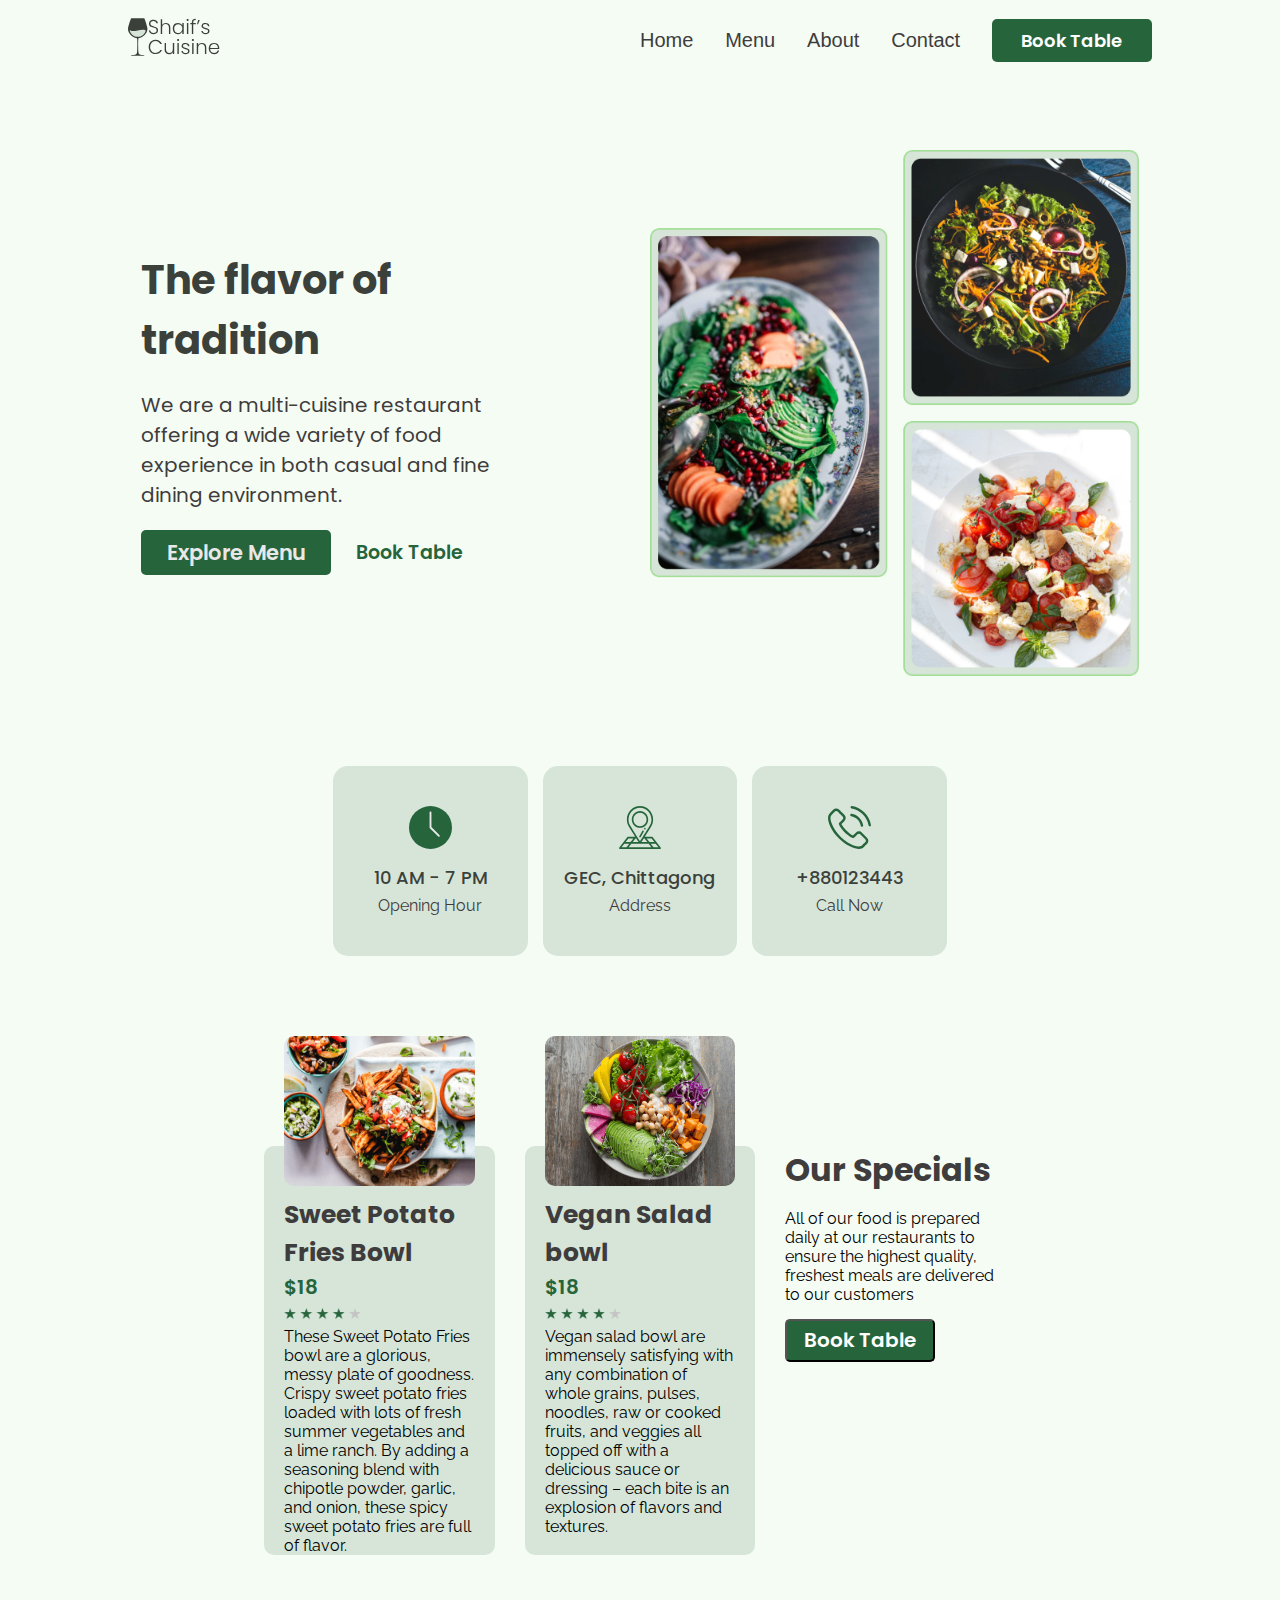
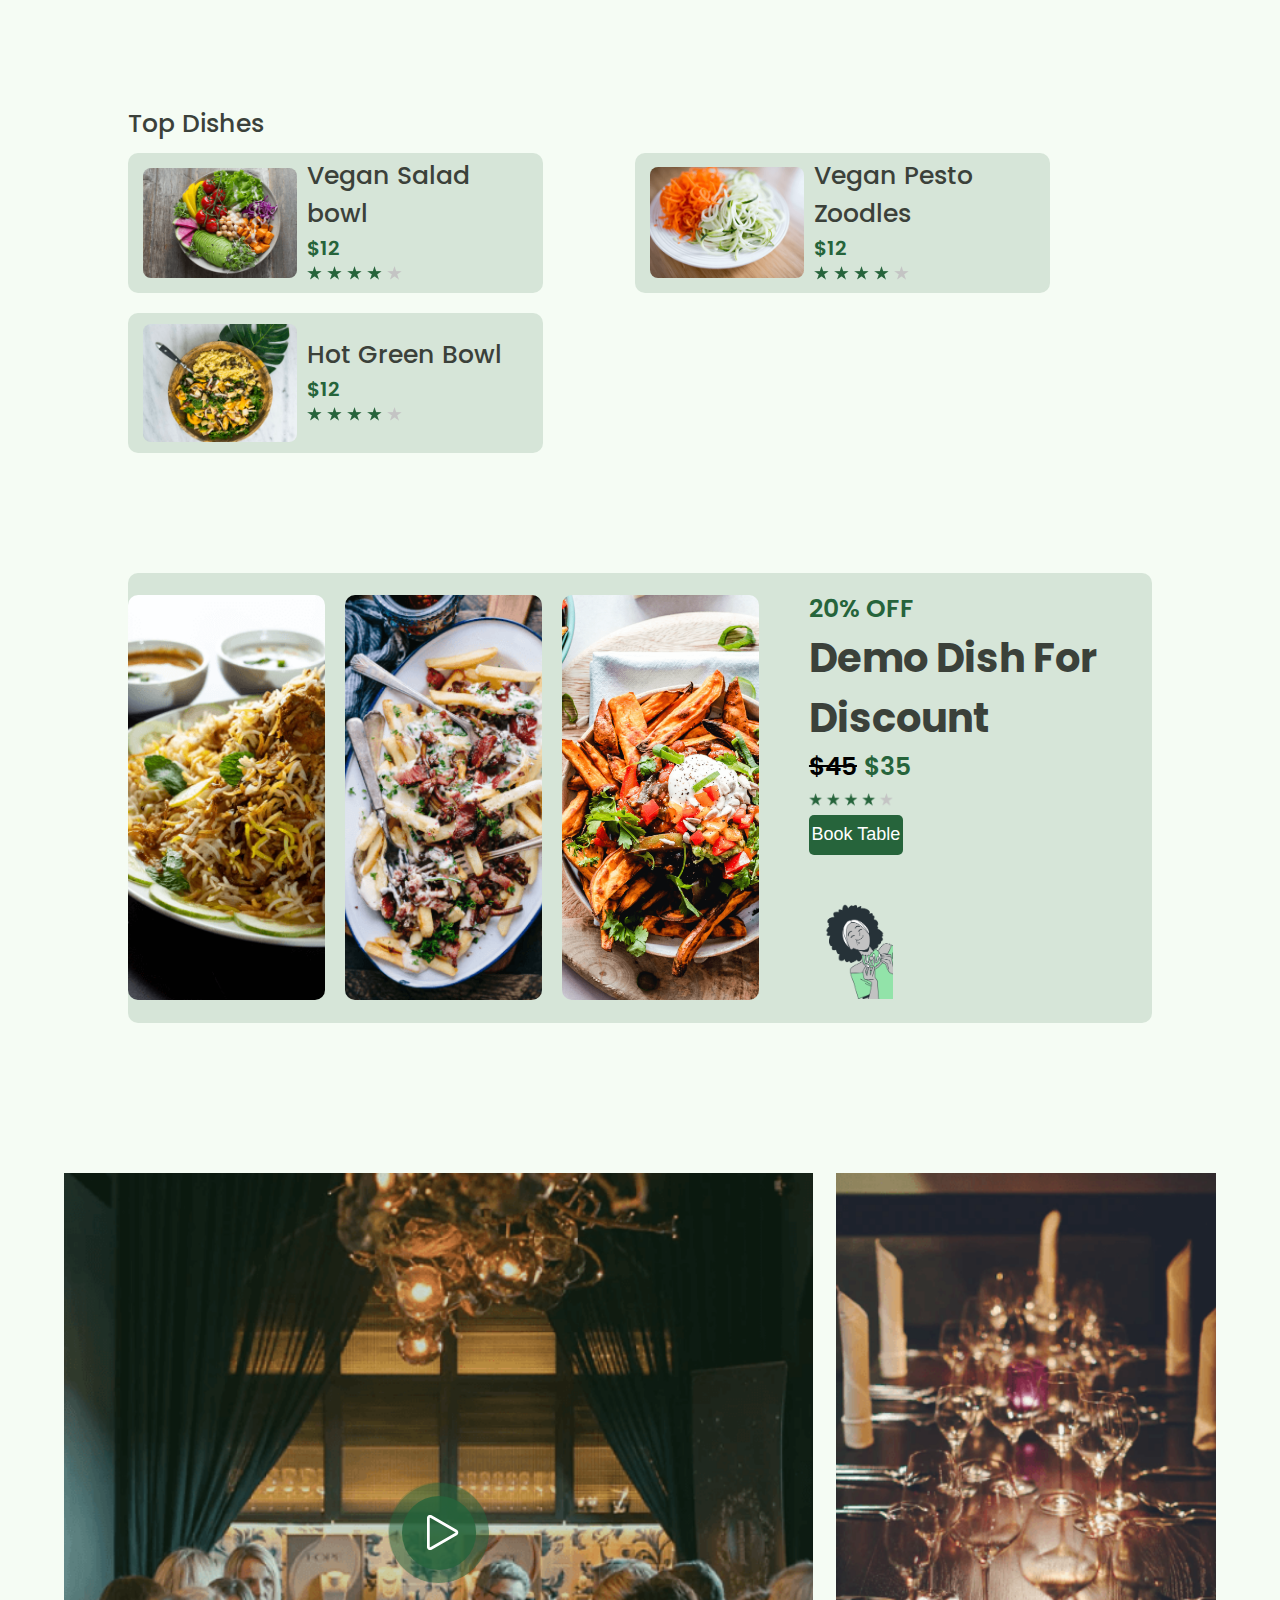
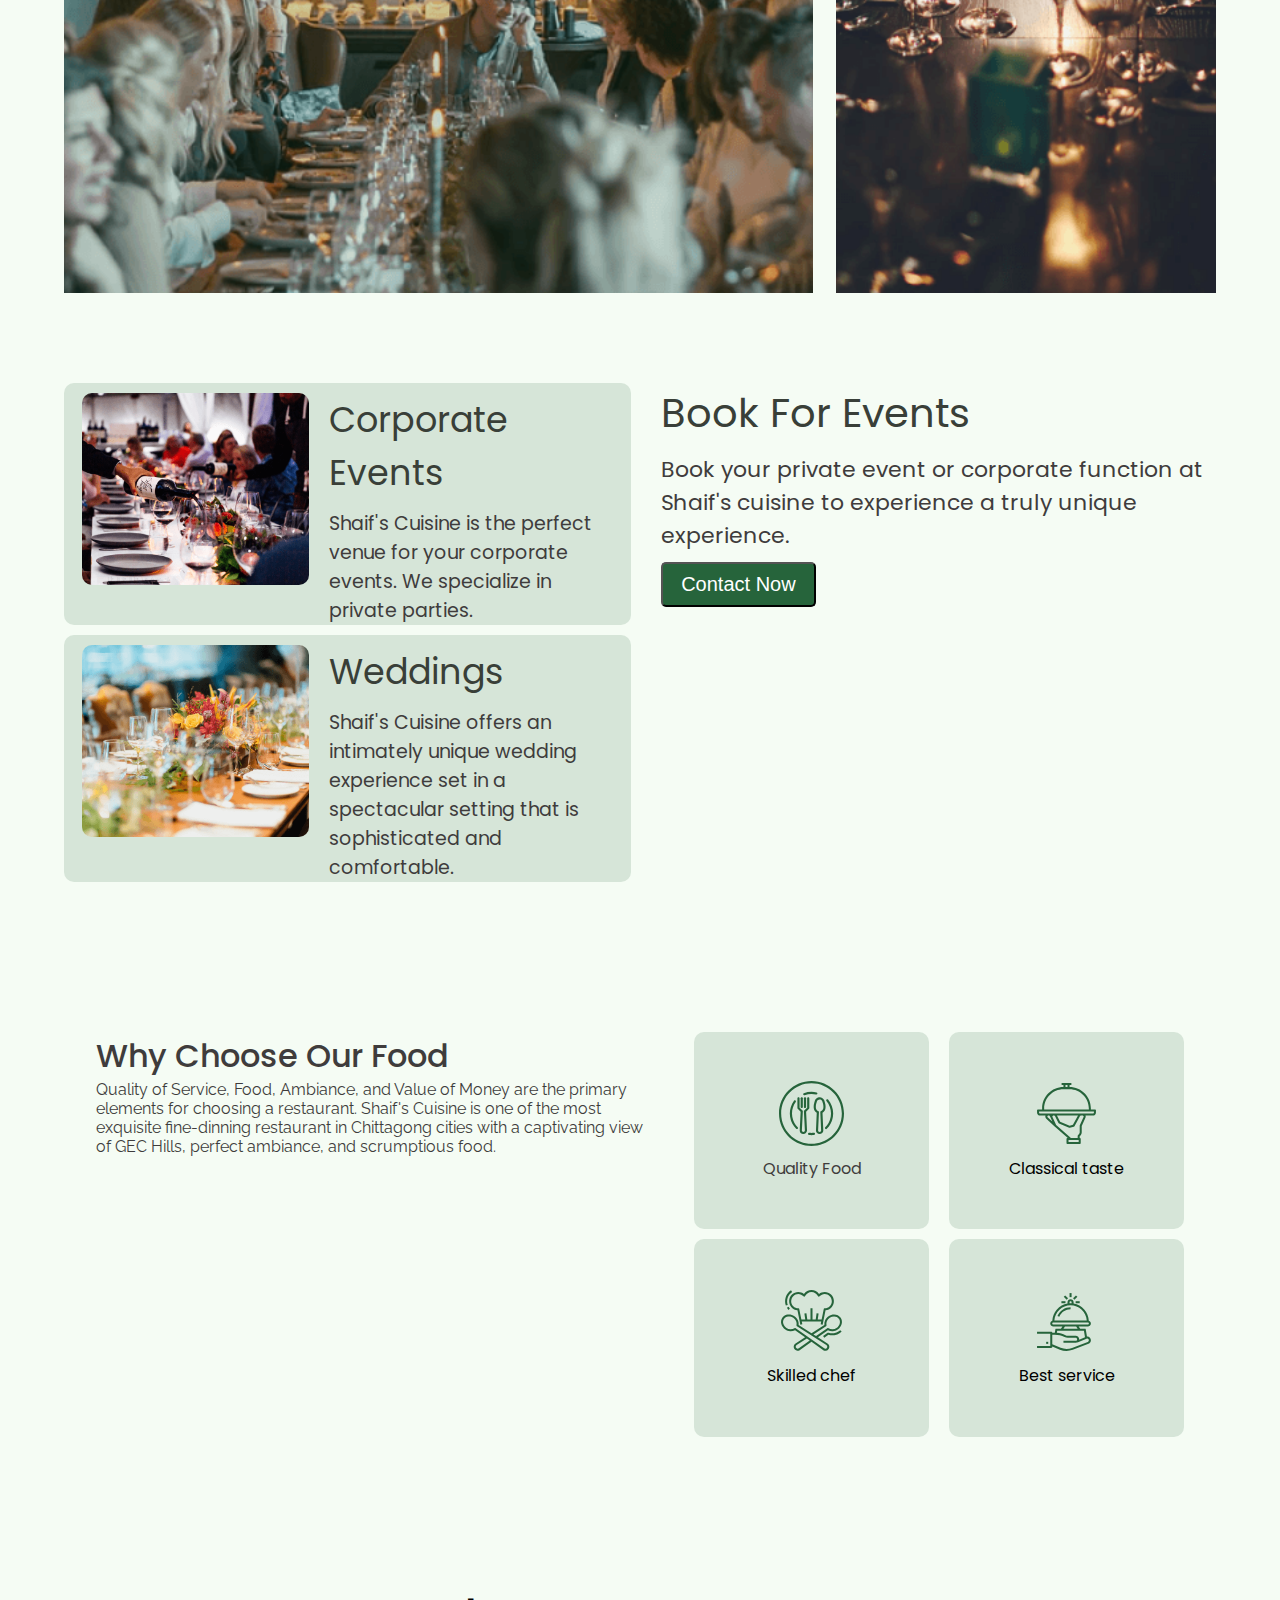
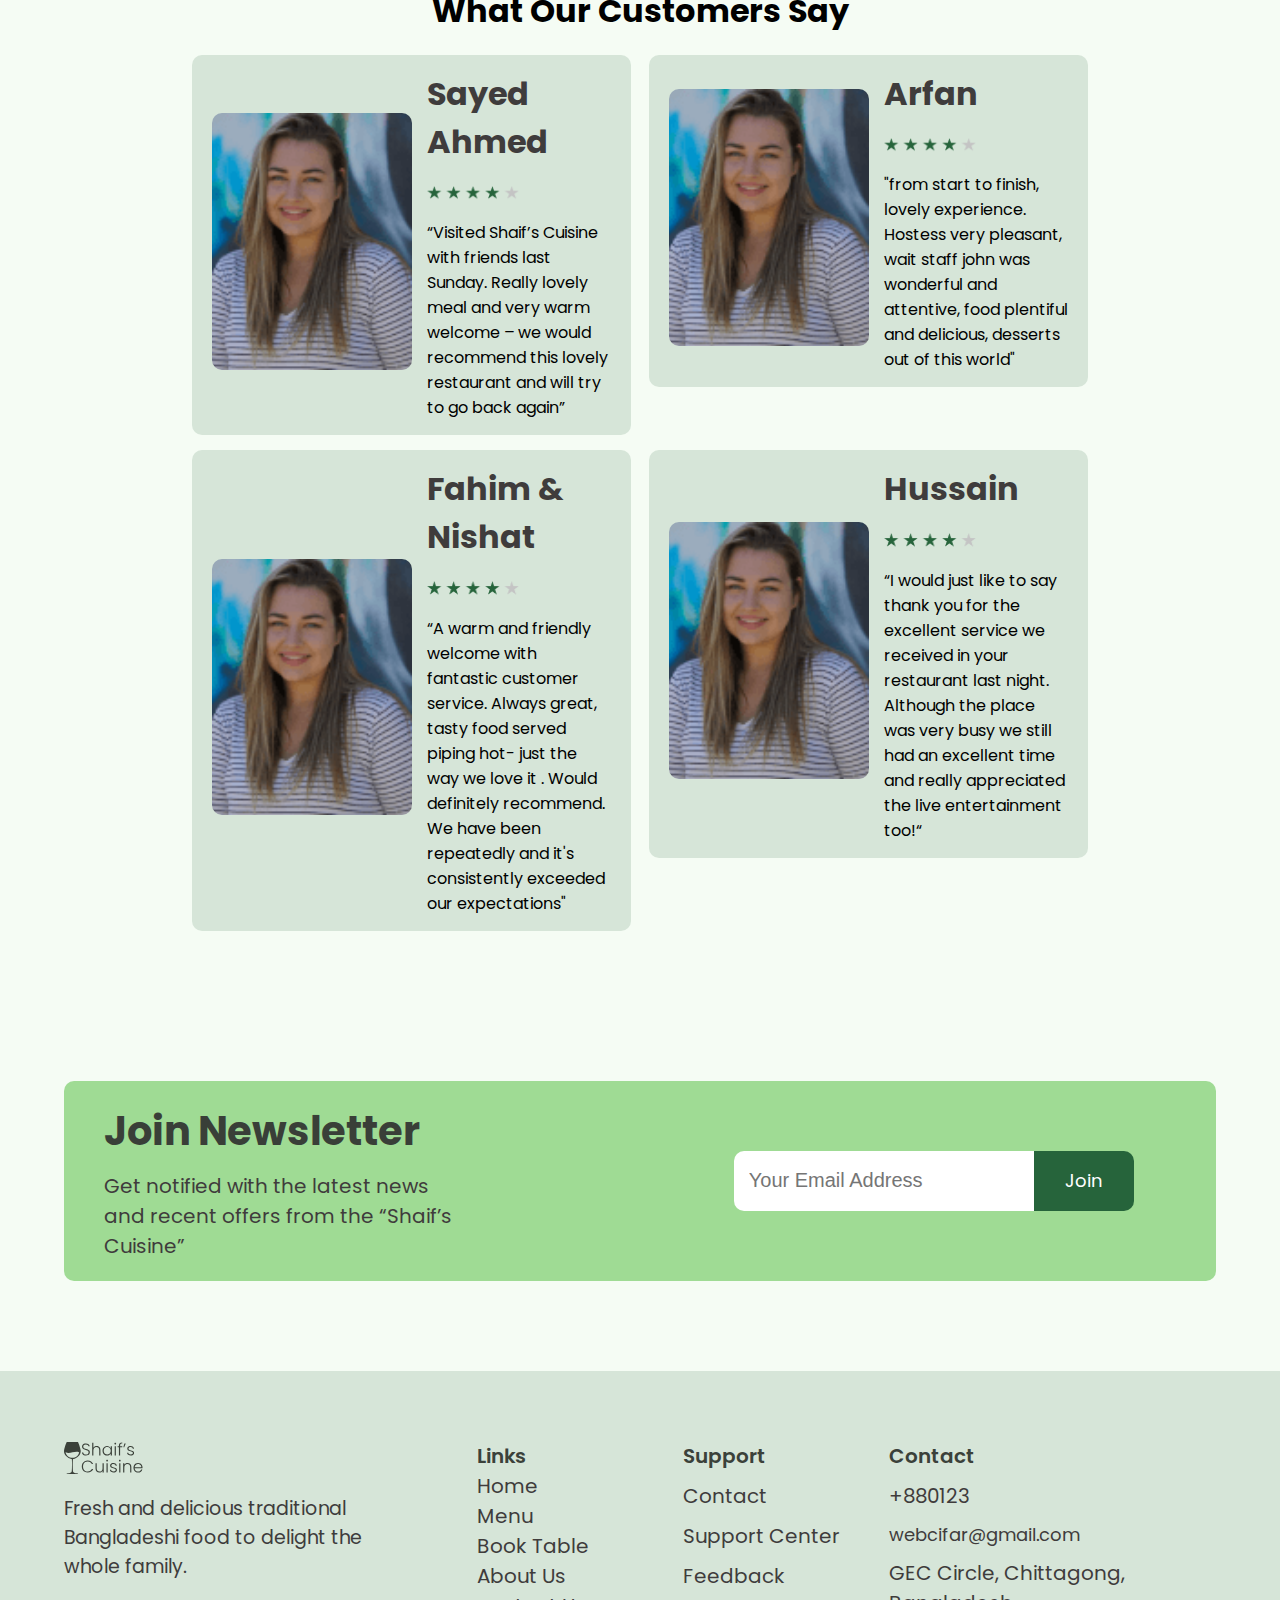
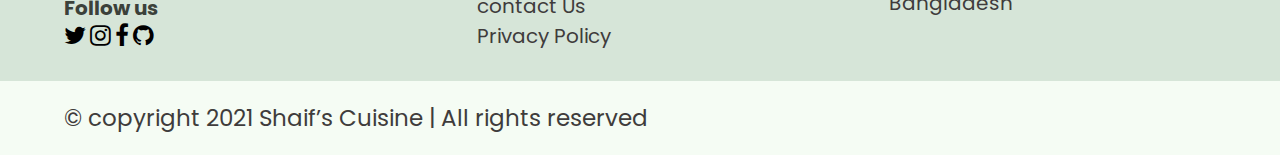
==== commit 31c1f014: "latest commit" ====
--- a/index.html
+++ b/index.html
@@ -10,6 +10,7 @@
     <link rel="stylesheet" href="challenge.css">
     <link rel="icon" sizes="16x16" href="Assets/favicon.ico" type="image/x-icon">
     <link rel="preconnect" href="https://fonts.googleapis.com">
+    <link rel="stylesheet" href="https://cdnjs.cloudflare.com/ajax/libs/font-awesome/4.7.0/css/font-awesome.min.css">
 <link rel="preconnect" href="https://fonts.gstatic.com" crossorigin>
 <link href="https://fonts.googleapis.com/css2?family=Poppins:ital,wght@0,100;0,200;0,300;0,400;0,500;0,600;0,700;0,800;0,900;1,100;1,200;1,300;1,400;1,500;1,600;1,700;1,800;1,900&family=Raleway:ital,wght@0,100..900;1,100..900&family=Roboto:ital,wght@0,100;0,300;0,400;0,500;0,700;0,900;1,100;1,300;1,400;1,500;1,700;1,900&display=swap" rel="stylesheet">
 </head>
@@ -383,9 +384,10 @@
                 <div class="footer-div1-opt3">
                     <h1>Follow us</h1>
                     <div class="footer-div1-opt3-icons">
-                        <img src="/Assets/facebook.svg" alt="">
-                        <img src="/Assets/facebook.svg" alt="">
-                        <img src="/Assets/facebook.svg" alt="">
+                        <i class="fa fa-twitter" style="font-size:24px"></i>
+                        <i class="fa fa-instagram" style="font-size:24px"></i>
+                        <i class="fa fa-facebook" style="font-size:24px"></i>
+                        <i class="fa fa-github" style="font-size:24px"></i>
                     </div>
                 </div>
 
@@ -408,7 +410,7 @@
             <div class="footer-div4 flex">
                 <p><a class="contact-footer" href="">Contact</a></p>
                 <p><a href="">+880123</a></p>
-                <p><a href="">webcifar@gmail.com</a></p>
+                <p><a id="webcifar" href="">webcifar@gmail.com</a></p>
                 <p><a class="gec" href="">GEC Circle, Chittagong, Bangladesh</a></p>
             </div>
         </div>
--- a/styles.css
+++ b/styles.css
@@ -5,7 +5,7 @@
 }
 body{
     font-family: Poppins;
-    background-color: #F5FCF4;
+    background-color: #F5FCF4
 }
 /* general styles */
 .flex{
@@ -128,15 +128,15 @@
 }
 
 .operational-section{
-    border: 2px solid purple;
+    /* border: 2px solid purple; */
     height: fit-content;
     justify-content: center;
     align-items: center;
     margin: 90px 0;
 }
 .operational-details{
-    border: 2px solid blue;
-    width: 58% !important;
+    /* border: 2px solid blue; */
+    width: 48%;
     /* height: fit-content; */
     justify-content: space-between;
     align-items: center;
@@ -306,7 +306,7 @@
     align-items: center;
 }
 .top-section-container{
-    width: 90%;
+    width: 80%;
     /* border: 2px solid peru; */
     height: fit-content;
 }
@@ -321,8 +321,6 @@
     height: fit-content;
     justify-content: space-between;
     align-items: center;
-    margin: auto;
-    padding: -30px;
 }
 .three-dish1,
 .three-dish2,
@@ -379,7 +377,6 @@
     border-radius: 10px;
     background-color: #D6E5D8;
     height: 50vh;
-    position: relative;
 }
 .discount-container div{
     padding: 15px;
@@ -418,10 +415,6 @@
     border-radius: 10px;
 }
 
-.dis-illus img{
-    position: absolute;
-    bottom: 500px;
-}
 
 .discount3 img{
     width: 100%;
@@ -430,7 +423,8 @@
 
 .discount4{
     width: 38%;
-    /* border: 5px solid red; */
+    /* border: 2px solid red; */
+    flex-direction: column;
     gap: 5px;
     font-family: Poppins;
 }
@@ -449,23 +443,6 @@
     font-size: 40px;
     font-weight: 700;
     color: #3B413A;
-}
-#ddiscount4 h1{
-    font-size: 35px;
-    font-weight: 800;
-}
-#ddiscount4{
-    position: relative;
-}
-.discountd4{
-    /* margin-top: 200px; */
-}
-.illustrate-img{
-    position: absolute;
-    z-index: 1;
-    width: 700px;
-    top: 30%;
-    right: -503px;
 }
 .discount4 p{
     font-size: 25px;
@@ -842,14 +819,14 @@
 .footer-container{
     height: 40vh;
     height: fit-content;
-    border: 2px solid black;
-    width: 100% !important;
-    padding-left: 90px;
+    /* border: 2px solid black; */
+    width: 80%;
     margin-top: 70px;
     font-family: Poppins;
     margin-bottom: 30px;
-    margin: auto;
-    justify-content: space-between !important;
+}
+#webcifar{
+    font-size: 18px !important;
 }
 .footer-div1{
     width: 40%;
@@ -860,7 +837,7 @@
     gap: 10px;
 }
 .footer-div1-opt1 img{
-    width: 30%;
+    width: 5rem !important;
 }
 
 .footer-div2{
@@ -879,7 +856,7 @@
 }
 .footer-div1-opt2{
     color: #3E3C3C;
-    font-size: 20px;
+    font-size: 19px !important;
     width: 80%;
 }
 .footer-div1-opt3 h1{
@@ -901,11 +878,11 @@
 .footer-div2 a{
    text-decoration: none;
    color: #3F3C3C;
-   font-size: 22px !important;
+   font-size: 20px !important;
 }
 .links-footer{
     color: #3B413A !important;
-    font-size: 30px !important;
+    font-size: 20px !important;
     font-weight: 600;
 }
 .footer-div3{
@@ -915,7 +892,7 @@
 .footer-div3 a{
     text-decoration: none;
     color: #3F3C3C;
-    font-size: 22px !important;
+    font-size: 20px !important;
  }
  .support-footer{
     color: #3B413A !important;
@@ -930,7 +907,7 @@
 .footer-div4 a{
     text-decoration: none;
     color: #3F3C3C;
-    font-size: 22px !important;
+    font-size: 20px !important;
  }
 .contact-footer{
     color: #3B413A !important;
@@ -1071,15 +1048,7 @@
 
 
 
-/* @media(max-width:680px){
-    .illustrate-img{
-        position: absolute;
-        z-index: 1;
-        width: 700px;
-        top: -100% !important;
-        right: -503px;
-    }
-} */
+
 
 
 
@@ -1494,8 +1463,6 @@
     .newsletter-container{
         height: fit-content;
     }
-    
-  
     }
    
 
@@ -1874,14 +1841,13 @@
     .review-row2-1-img img,
     .review-row2-2-img img{
         width: 140px;
-        height: 250px !important;
+        height: 300px;
     }
 }
 @media(max-width:992px){
     .review-container{
         width: 90%;
     }
-
 }
 @media(min-width:0px) and (max-width:767px){
     .review-row1,
--- a/challenge.css
+++ b/challenge.css
@@ -8,7 +8,7 @@
     align-items: center;
 }
 .container-special{
-    border: 2px solid blue;
+    /* border: 2px solid blue; */
     width: 60%;
     /* flex-wrap: wrap; */
     justify-content: center;
@@ -24,7 +24,7 @@
 }
 .content1-special{
     width: 30% !important;
-    border: 2px solid green;
+    /* border: 2px solid green; */
     border: none;
     background-color: #D6E5D8;
 }
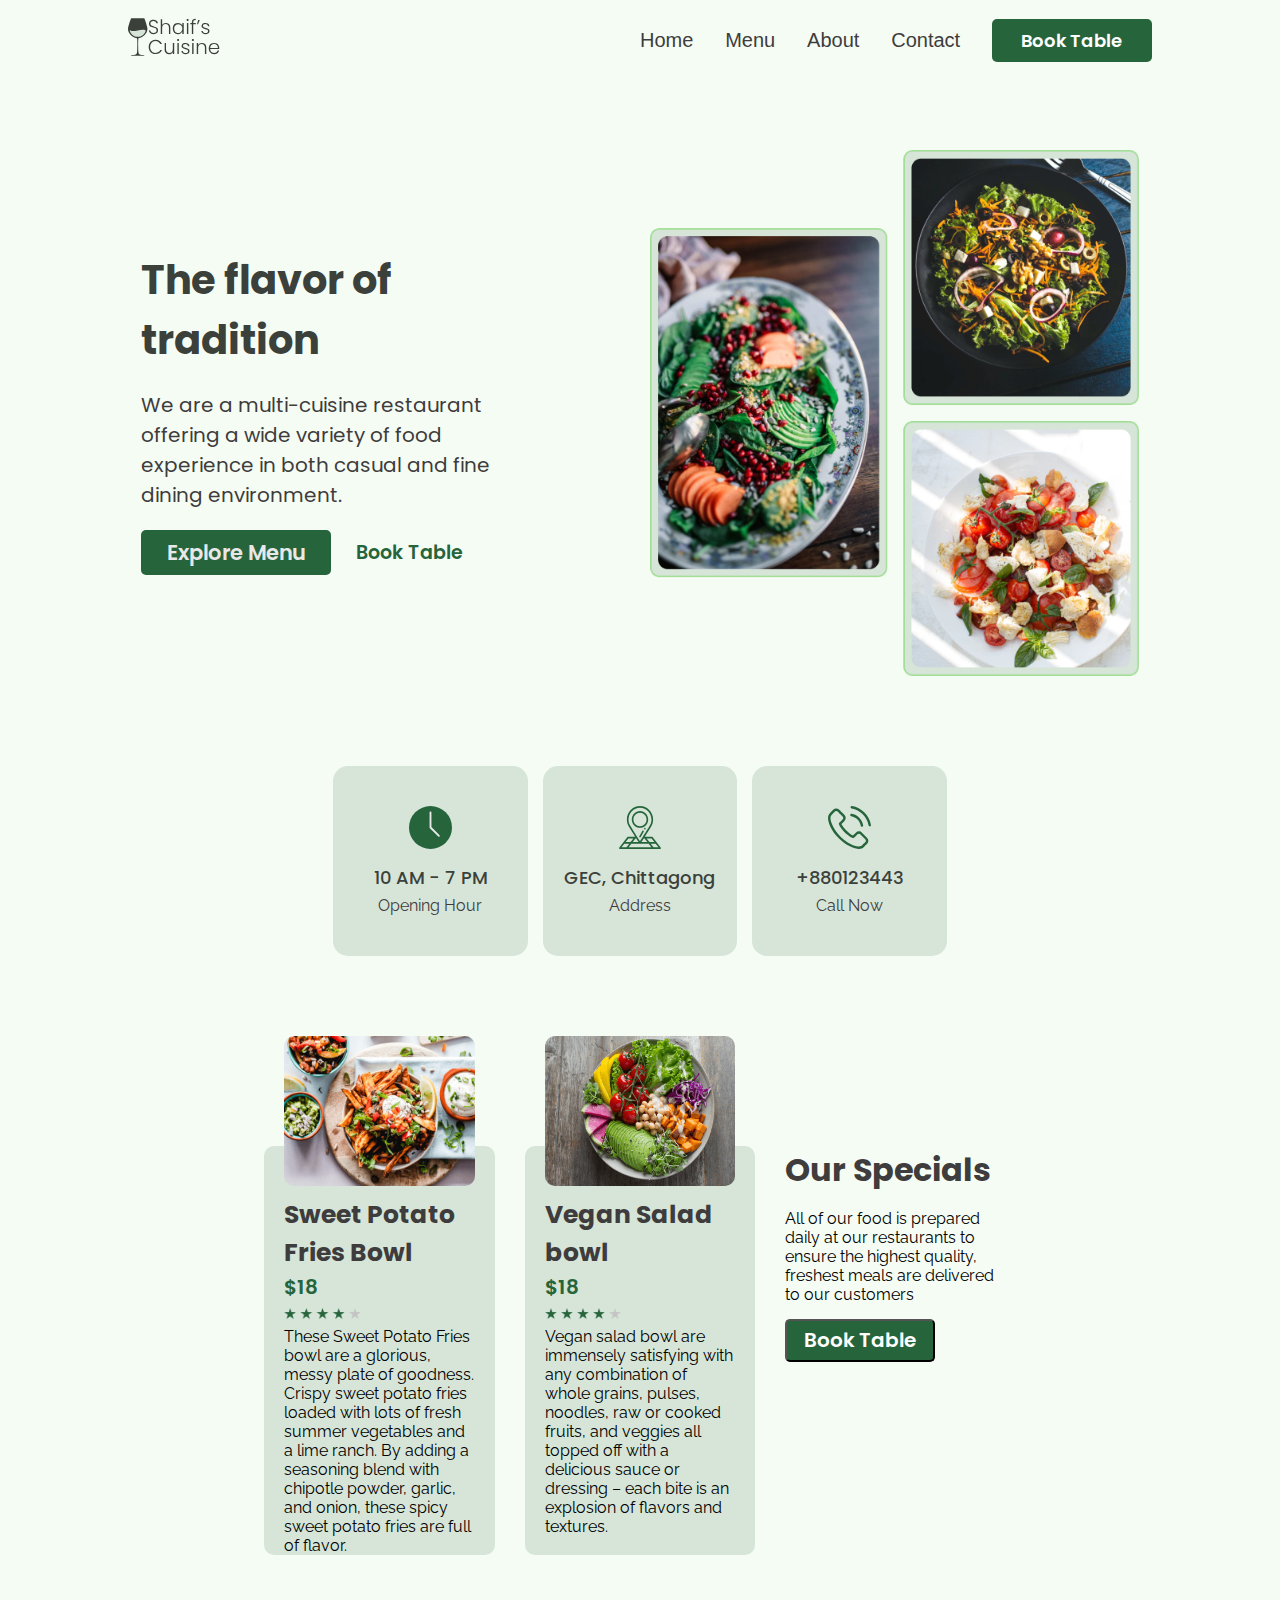
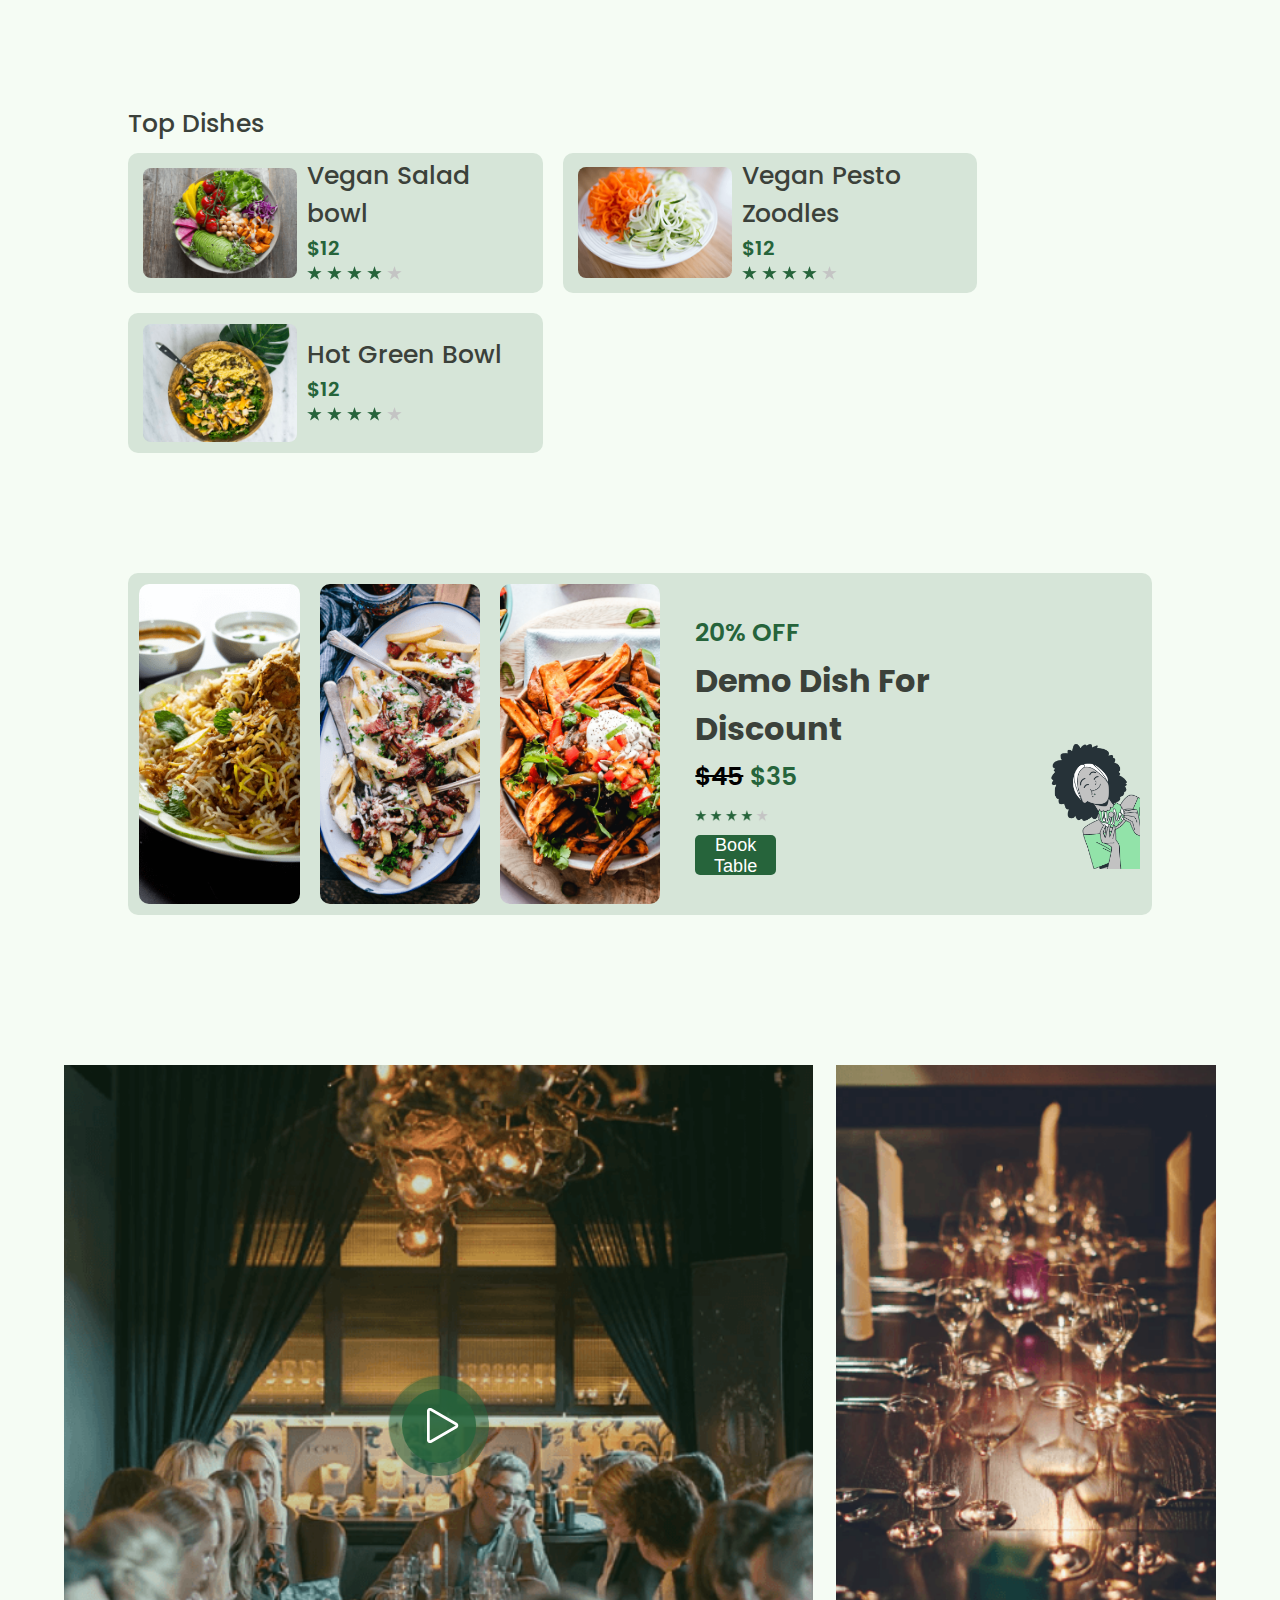
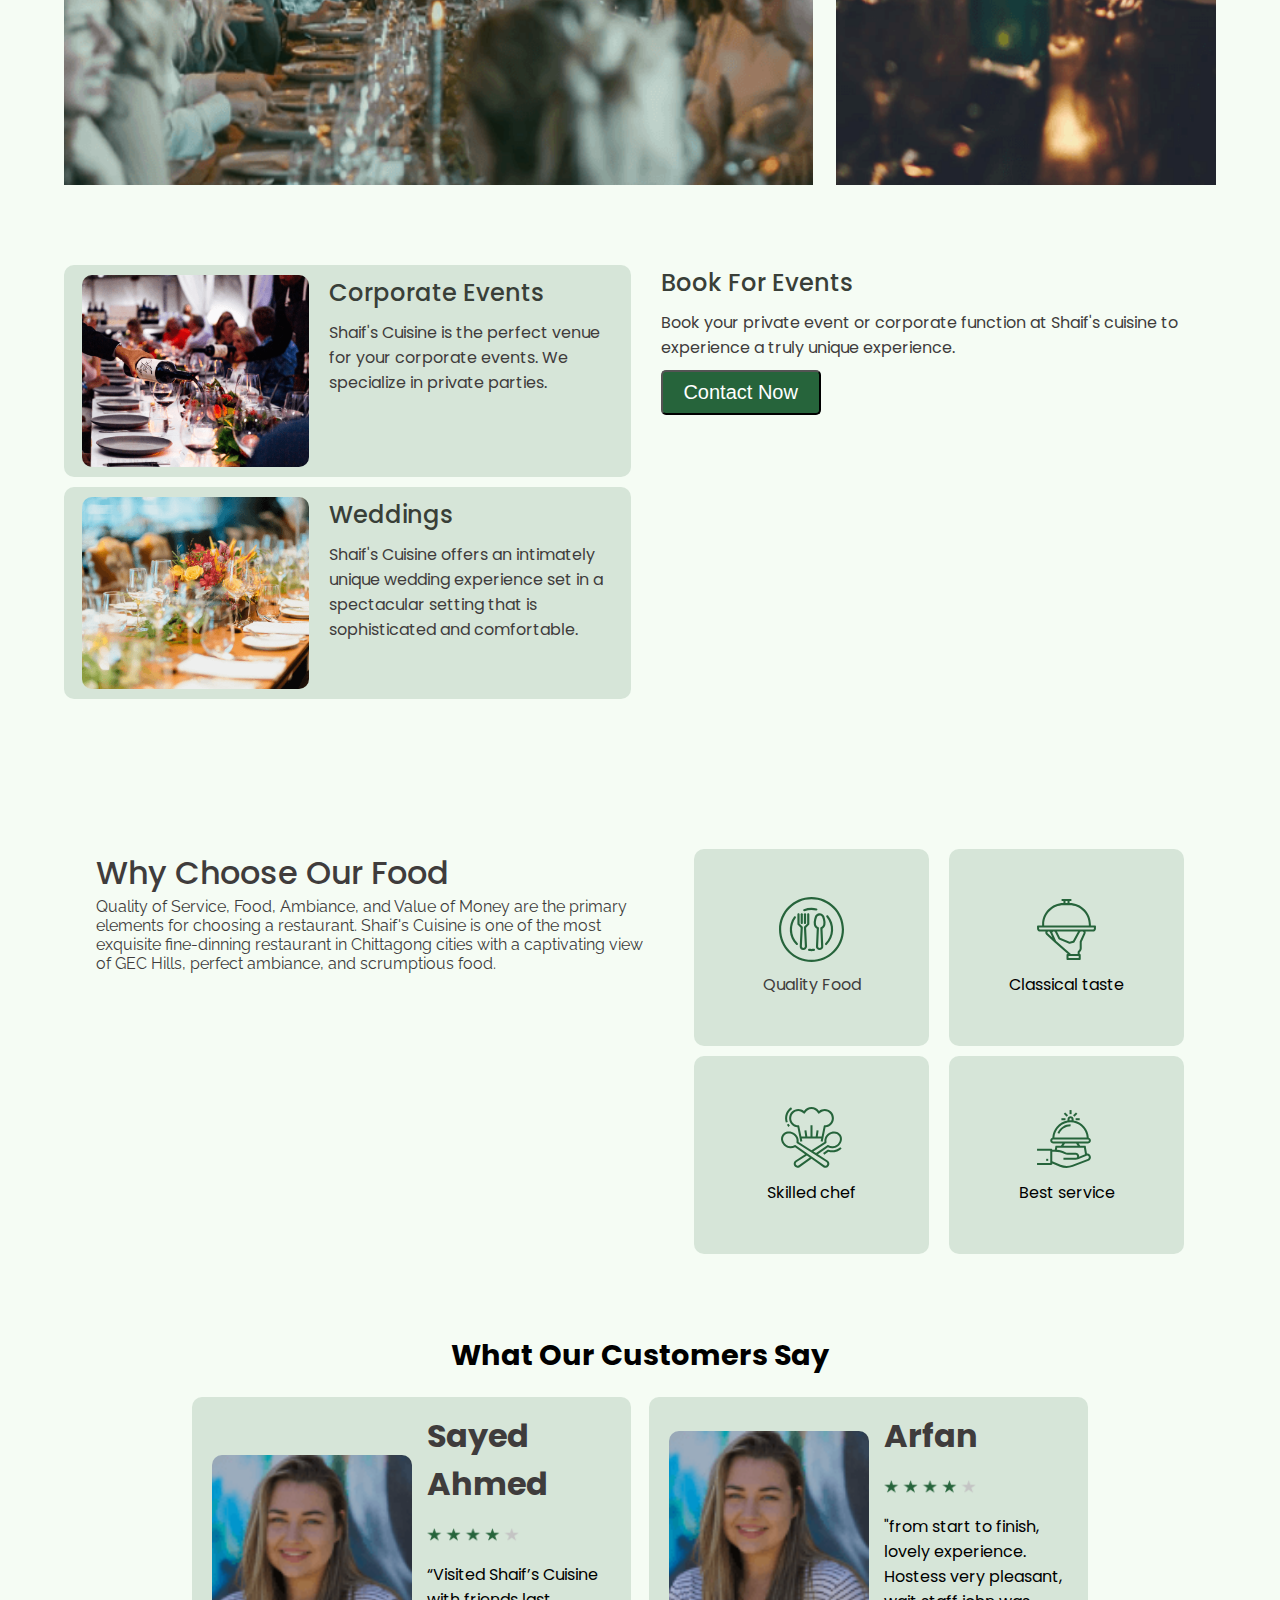
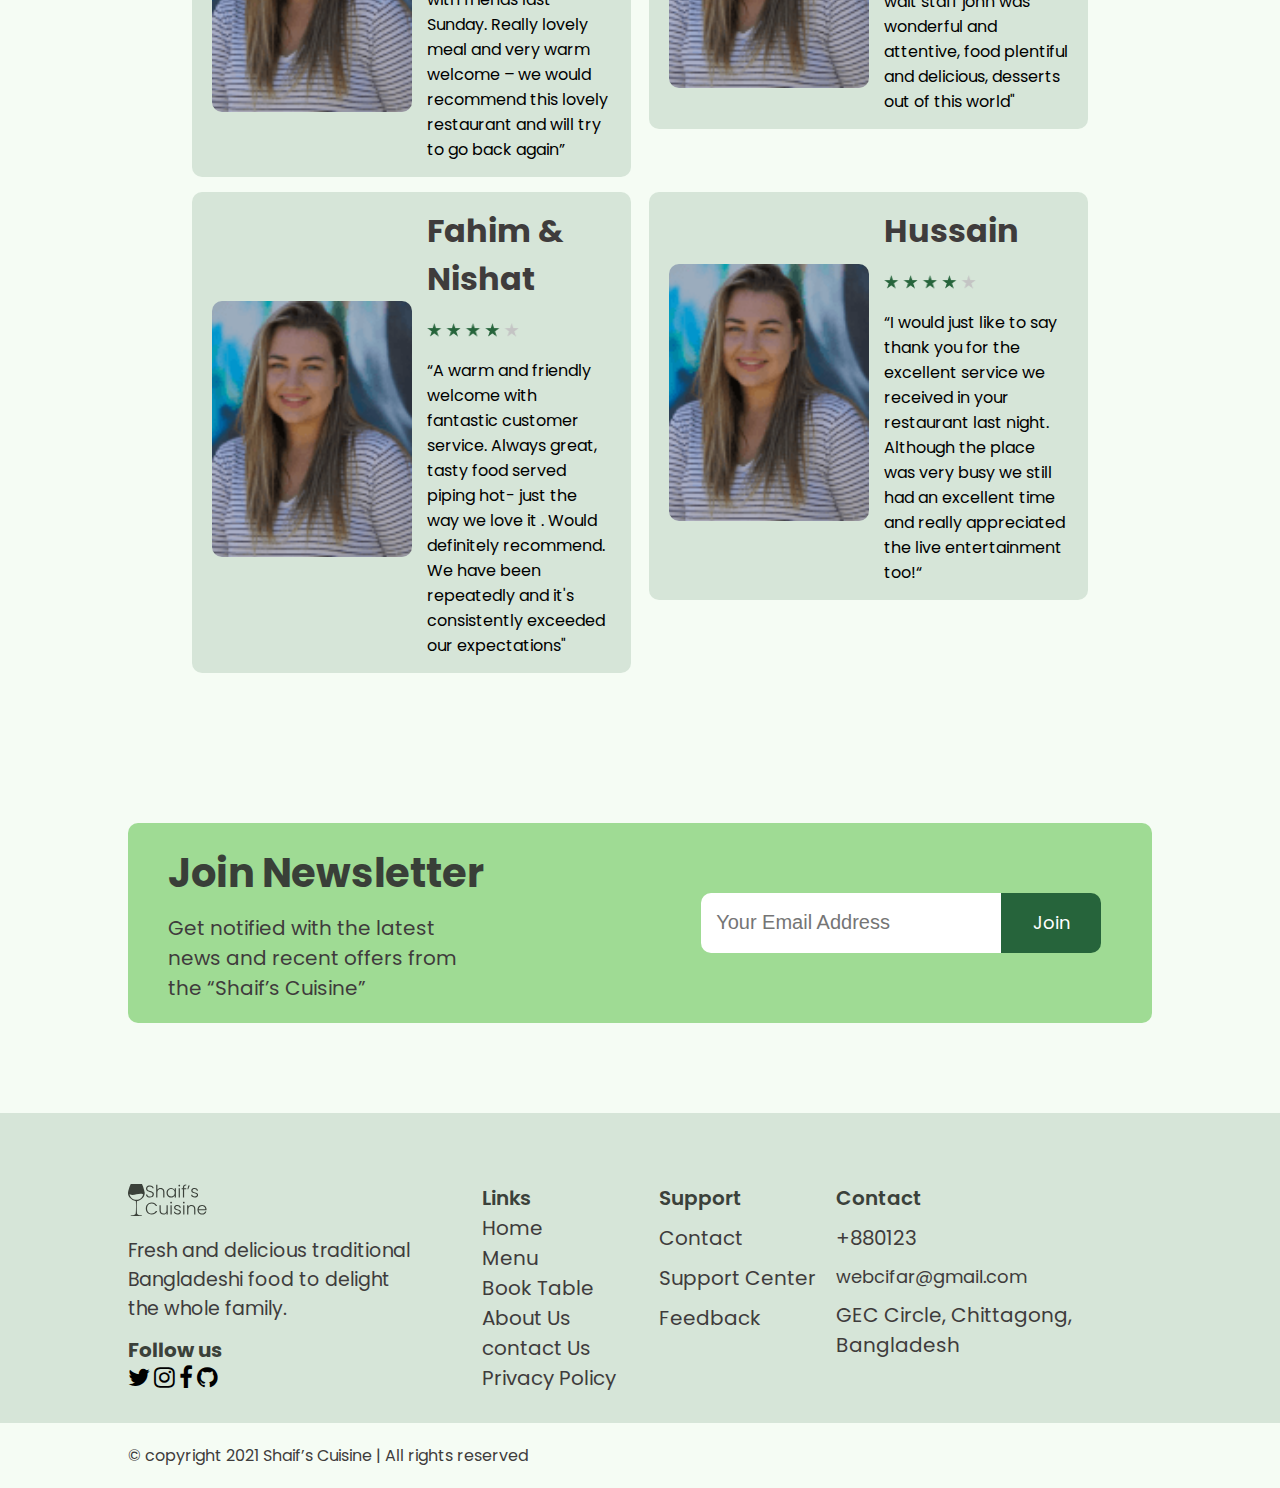
==== commit c9e95a6a: "latest commit" ====
--- a/index.html
+++ b/index.html
@@ -26,10 +26,10 @@
             </div>
             <div class="right-nav flex">
                 <a class="nav-color-d" href="index.html">Home</a>
-                <a class="nav-color-d" href="menu.html">Menu</a>
-                <a class="nav-color-d" href="about.html">About</a>
-                <a class="nav-color-d" href="contact.html">Contact</a>
-                <a class="nav-color-d book-table" href="book-table.html">Book Table</a>
+                <a class="nav-color-d" href="menu2.html">Menu</a>
+                <a class="nav-color-d" href="about2.html">About</a>
+                <a class="nav-color-d" href="contact2.html">Contact</a>
+                <a class="nav-color-d book-table" href="book-table2.html">Book Table</a>
                 <img class="hamburger-menu" src="/Assets/hamburger-menu.svg" alt="">
             </div>
         </div>
@@ -173,22 +173,18 @@
             <div class="discount2"></div>
             <div class="discount3"></div>
             <div class="discount4 flex" id="ddiscount4">
-                <div class="discountd4">
-                    <p>20% OFF</p>
-                    <h1>Demo Dish For Discount</h1>
-                    <h2 class="amount-slash flex">
-                        <p class="forty-five-dollar">$45</p>
-                        <p class="thirty-five-dollar">$35</p>
-                    </h2>
-                    <h3>
-                        <img src="/Assets/3star.png" alt="">
-                    </h3>
-                    <button>Book Table</button>
-                </div>
-                <div class="illustrate-img">
-                    <img src="./Assets/discount-illustration.png" alt="">
-                </div>
-            </div>
+                <p>20% OFF</p>
+                <h1>Demo Dish For Discount</h1>
+                <h2 class="amount-slash flex">
+                    <p class="forty-five-dollar">$45</p>
+                    <p class="thirty-five-dollar">$35</p>
+                </h2>
+                <h3>
+                    <img src="/Assets/3star.png" alt="">
+                </h3>
+                <button>Book Table</button>
+            </div>
+            <div class="discount5"><img src="./Assets/discount-illustration.png" alt=""></div>
             
         </div>
     </div>
--- a/styles.css
+++ b/styles.css
@@ -367,16 +367,20 @@
     /* border: 2px solid blue; */
     justify-content: center;
     align-content: center;
+    height: fit-content;
 }
 .discount-container{
     /* border: 2px solid yellow; */
     width: 80%;
+    width: fit-content;
     justify-content: space-between;
     gap: 20px;
     align-items: center;
     border-radius: 10px;
     background-color: #D6E5D8;
     height: 50vh;
+    height: fit-content !important;
+    padding: 0.7em !important;
 }
 .discount-container div{
     padding: 15px;
@@ -387,6 +391,7 @@
 .discount3{
     width: 20%;
     /* border: 2px solid black; */
+    height: 20rem !important;
 }
 .discount1{
     height: 90%;
@@ -422,12 +427,27 @@
 }
 
 .discount4{
-    width: 38%;
+    /* width: 20%; */
     /* border: 2px solid red; */
     flex-direction: column;
     gap: 5px;
     font-family: Poppins;
 }
+.discount5{
+    width: 10%;
+    width: fit-content !important;
+    /* border: 2px solid red; */
+}
+.discount5 img{
+    position: relative;
+    z-index: 1;
+    top: 3.5rem;
+    left: .9rem;
+    width: 7rem;
+}
+.discount4 h1{
+    font-size: 2rem !important;
+}
 .amount-slash{
     gap: 7px;
     font-family: Poppins;
@@ -440,7 +460,6 @@
     color: #26643B;
 }
 .discount4 h1{
-    font-size: 40px;
     font-weight: 700;
     color: #3B413A;
 }
@@ -504,7 +523,7 @@
     justify-content: center;
     align-items: center;
     /* border: 2px solid blue; */
-    margin-top: 90px;
+    margin-top: 5rem !important;
 }
 .cooperate-container{
     /* border: 2px solid red; */
@@ -542,14 +561,14 @@
 .cooperate1 h1{
     color: #393F38;
     font-family: Poppins;
-    font-weight: 400;
-    font-size: 35px;
+    font-weight: 500 !important;
+    font-size: 1.5rem !important;
 }
 .cooperate1 p{
     margin-top: 10px;
     color: #3F3C3C;
     font-family: Poppins;
-    font-size: 19px;
+    font-size: 1rem !important;
 }
 .cooperate1 div{
     width: 50%;
@@ -559,20 +578,20 @@
     font-family: Poppins;
 }
 .cooperate2 h1{
-    font-weight: 400;
-    font-size: 40px;
+    font-weight: 500 !important;
+    font-size: 1.5rem !important;
     color: #393F38;
 }
 .cooperate2 p{
     margin: 10px 0;
     color: #3F3C3C;
     font-family: Poppins;
-    font-size: 22px;
+    font-size: 1rem !important;
 }
 .cooperate2 button{
     color: white;
     background-color: #26643B;
-    width: 28%;
+    width: 10rem !important;
     height: 45px;
     font-size: 20px;
     font-weight: 500;
@@ -646,9 +665,12 @@
     color: #3F3C3C;
 }
 .what-section{
-    margin-top: 150px;
-    justify-content: center;
-    align-items: center;
+    margin-top: 5rem !important;
+    justify-content: center;
+    align-items: center;
+    font-size: .9em !important;
+    text-align: center;
+    font-weight: 300 !important;
 }
 .review-section{
     margin-top: 20px;
@@ -750,7 +772,7 @@
 .newsletter-container{
     /* border: 2px solid black; */
     height: 200px;
-    width: 90%;
+    width: 80% !important;
     justify-content: space-between;
     background-color: #9FDB94;
     align-items: center;
@@ -926,7 +948,7 @@
     width: 90%;
     height: fit-content;
     align-items: center;
-    font-size: 23px;
+    font-size: 1rem !important;
     font-family: Poppins;
     color: #3F3C3C;
     margin: 20px 0px;
@@ -1112,6 +1134,7 @@
     font-size: 15px;
     text-align: center;
     }
+
 .explore-menu p{
     font-size: 13px;
 }
@@ -1311,6 +1334,9 @@
         width: 100% !important;
         padding-left: 0px;
     }
+    .discount4{
+        width: 15rem !important;
+    }
 }
 @media(max-width:573px){
     .special-content1 h1{
@@ -1323,13 +1349,32 @@
 @media(max-width:480px){
     .special-content1 img{
         margin: -30px;
-    }
+    } 
+    .discount4{
+        width: 10rem !important;
+    }
+    .discount4 h1{
+        font-size: 1rem !important;
+    } 
 }
 
 @media(max-width:383px){
     .special-content1 img{
         margin: 10px;
     }
+    .discount4{
+        width: 6rem !important;
+    }
+    .discount-container{
+        width: fit-content;
+        flex-wrap: nowrap;
+    }
+    .discount5 img{
+        width: 4rem !important;
+    }
+    .discount4 h1{
+        font-size: .8rem !important;
+    }
 }
 @media(max-width:340px){
     .special-content1 img{
@@ -1346,6 +1391,7 @@
     .special-content3{
         margin-top: 30px;
     }
+  
 }
 
 @media(max-width:300px){
@@ -1434,6 +1480,9 @@
     .graphics1 img{
         width: 17%;
     }
+    .newsletter-container{
+        padding: 0rem 0.6rem !important;
+    }
 }
 
 
@@ -1448,13 +1497,18 @@
     .special-content3{
         width: 100%;
     }
+
+    .newsletter-desc h1{
+        font-size: 1.8rem !important;
+    }
+
     .newsletter-desc p{
         font-family: Poppins;
         width: 100%;
-        font-size: 22px;
+        font-size: 1rem !important;
     }
     .newsletter-textarea input{
-        width: 200px;
+        width: 12.5rem !important;
     }
     .newsletter-textarea,
     .newsletter-desc{
@@ -1462,6 +1516,25 @@
     }
     .newsletter-container{
         height: fit-content;
+        width: 90% !important;
+    }
+    .review-row1-1-desc p,
+    .review-row1-2-desc p,
+    .review-row2-1-desc p,
+    .review-row2-2-desc p{
+        font-size: 0.8rem !important;
+    }
+    .review-row1-1-desc h1,
+    .review-row1-2-desc h1,
+    .review-row2-1-desc h1,
+    .review-row2-2-desc h1{
+        font-size: 1.5rem !important;
+    }
+    .review-row1-1-img img,
+    .review-row1-2-img img,
+    .review-row2-1-img img,
+    .review-row2-2-img img{
+        height: 15rem !important;
     }
     }
    
@@ -1870,6 +1943,32 @@
         height: 400px;
     }
 }
+
+@media(max-width:840px){
+    .coop-desc h1{
+        font-size: 1.5rem !important;
+        font-weight: 700 !important;
+    }
+    .coop-desc p{
+        font-size: 0.9rem !important;
+    }
+}
+@media(max-width:250px){
+    .coop-desc h1{
+        font-size: 1rem !important;
+        font-weight: 700 !important;
+    }
+    .coop-desc p{
+        font-size: 0.7rem !important;
+    }
+}
+@media(max-width:369px){
+    .cooperate1 img{
+        height: 10rem !important;
+        margin-top: 20px !important;
+    }
+}
+
 @media(max-width:320px){
     .review-row1-1-img img,
     .review-row1-2-img img,
--- a/about.css
+++ b/about.css
@@ -7,6 +7,7 @@
     font-family: Poppins;
     background-color: #F5FCF4;
 }
+
 /* general styles */
 .flex{
     display: flex;
@@ -16,28 +17,314 @@
 }
 .eighty-perc-width{
     width: 80%;
-    /* border: 2px solid red; */
+    border: 2px solid red;
     height: fit-content;
 }
-
-
-
-
-
-
-
-
-
-
-
-
-
-
-
-
-
-
-
+.ourStory-section{
+    justify-content: center;
+    align-items: center;
+    margin: 100px 0;
+    /* height: fit-content; */
+    /* height: 57vh; */
+}
+
+.our-story-container{
+    justify-content: space-between;
+    /* height: fit-content; */
+    width: 80%;
+    /* height: 100%; */
+    flex-wrap: wrap;
+}
+
+
+.our-story-paragraph{
+    width: 48%;
+    /* border: 1px solid goldenrod; */
+}
+.our-story-paragraph{
+    /* height: fit-content; */
+}
+.milk-pic{
+    background-image: url(/Assets/ourStoryImg.png);
+    background-repeat: no-repeat;
+    background-position: center;
+    background-size: cover;
+    height: 60vh;
+    width: 50%;
+    /* border: 1px solid blue; */
+}
+.our-story-paragraph p{
+    font-family: Raleway;
+    margin-top: 10px;
+    font-size: 18px;
+    color: #3F3C3C;
+}
+.our-story-paragraph h2{
+    font-family: Raleway;
+    color: #3F3C3C;
+    font-size: 18px;
+}
+.our-story-paragraph h1{
+    font-family: Poppins;
+    color: #3F3C3C;
+    font-size: 40px;
+}
+
+
+/* Goal Section */
+.goal-section{
+    justify-content: center;
+    /* border: 1px solid red; */
+    align-items: center;
+    transition: ease-in-out;
+    margin: 40px 0px;
+}
+
+.goal-container{
+    width: 55%;
+    font-size: 17px;
+    text-align: center;
+    font-weight: 300;
+    flex-flow: column;
+    /* gap: -20px; */
+}
+.goal-container h1{
+    font-weight: 600;
+    font-size: 40px;
+    color: #393F38;
+    font-family: Poppins;
+    /* border: 1px solid green; */
+    padding-bottom: -20px;
+}
+.goal-container p{
+    margin-top: 10px;
+    font-family: Raleway;
+    margin-top: 10px;
+    font-size: 18px;
+    color: #3F3C3C;
+    /* border: 1px solid blue; */
+}
+
+.chef-graphics-section{
+    /* border: 1px solid red; */
+    justify-content: center;
+    align-items: center;
+    height: 80vh;
+}
+.chef-graphics-section-container{
+    /* border: 1px solid blue; */
+    width: 55%;
+    /* height: 100%; */
+    justify-content: space-between;
+    gap: 15px;
+    height: fit-content;
+}
+.chef-graphics-div1,
+.chef-graphics-div2{
+    /* border: 1px solid green; */
+    width: 50%;
+    flex-direction: column;
+    gap: 10px;
+
+    /* justify-content: space-between; */
+}
+.chef-graphics-div1{
+    /* background-image: url(/Assets/ourGoals_img1.png);
+    background-position: center;
+    background-repeat: no-repeat;
+    background-size: cover; */
+}
+.chef-graphics-div1 img{
+    /* width: 100%;
+    height: 100%; */
+}
+.chef-graphics-div2-opt1,
+.chef-graphics-div2-opt2{
+    height: 47.3%;
+    /* border: 1px solid yellow; */
+}
+.chef-graphics-div2-opt1{
+    /* background-image: url(/Assets/ourGoals_img2.png);
+    background-position: center;
+    background-repeat: no-repeat;
+    background-size: cover; */
+}
+.chef-graphics-div2-opt1 img{
+    width: 100%;
+    height: 100%;
+}
+.chef-graphics-div2-opt2{
+    /* background-image: url(/Assets/ourGoals_img3.png);
+    background-position: center;
+    background-repeat: no-repeat;
+    background-size: cover; */
+}
+.chef-graphics-div2-opt2 img{
+    width: 100%;
+    height: 100%;
+}
+
+.chef-graphcs-section-contaner{
+    width: 60%;
+    /* border: 0.07rem solid red; */
+    display: flex;
+    justify-content: space-between;
+    margin: auto;
+    gap: 1rem;
+}
+.chef-graphcs-div2{
+    /* border: 0.07rem solid red; */
+    display: flex;
+    flex-flow: column;
+    justify-content: space-between;
+    width: 49%;
+
+}
+.chef-graphcs-div1{
+    /* border: 0.07rem solid green; */
+    width: 49%;
+}
+.chef-graphcs-div1 img{
+    width: 100%;
+    height: 100%;
+}
+
+.chef-graphcs-div2 img{
+    height: 98%;
+    width: 100%;
+}
+.copyri{
+    width: 80% !important;
+}
+
+
+
+
+
+
+
+
+
+
+
+
+
+
+
+
+
+
+
+
+
+
+
+
+
+
+
+
+
+
+
+
+@media(max-width:1200px){
+    .our-story-container{
+        width: 90%;
+    }
+    .milk-pic{
+        width: 45%;
+    }
+    .our-story-paragraph{
+        width: 54%;
+    }
+}
+@media(max-width:767px){
+    .milk-pic{
+        width: 100%;
+        order: 1;
+    }
+    .our-story-paragraph{
+        width: 100%;
+        order: 3;
+        margin-top: 15px;
+    }
+    .our-story-paragraph h1{
+        font-size: 20px;
+    }
+    .our-story-paragraph h2{
+        font-size: 13px;
+    }
+    .our-story-paragraph p{
+        font-size: 14px;
+    }
+    .goal-container{
+        text-align: left;
+    }
+    .goal-container h1{
+        font-size: 25px;
+    }
+    .goal-container p{
+        font-size: 14px;
+    }
+}
+@media(max-width:1370px){
+    .goal-container,
+    .chef-graphics-section-container{
+        width: 55%;
+    }
+}
+@media(max-width:1300px){
+    .goal-container,
+    .chef-graphics-section-container{
+        width: 60%;
+    }
+}
+@media(max-width:1200px){
+    .goal-container,
+    .chef-graphics-section-container{
+        width: 65%;
+    }
+}
+@media(max-width:1100px){
+    .goal-container,
+    .chef-graphics-section-container{
+        width: 70%;
+    }
+}
+@media(max-width:1000px){
+    .goal-container,
+    .chef-graphics-section-container{
+        width: 75%;
+    }
+}
+@media(max-width:900px){
+    .goal-container,
+    .chef-graphics-section-container{
+        width: 85%;
+    }
+}
+@media(max-width:800px){
+    .goal-container,
+    .chef-graphics-section-container{
+        width: 90%;
+    }
+}
+@media(max-width:575px){
+    .chef-graphics-section{
+        height: 60vh;
+    }
+}
+@media(max-width:400px){
+    .chef-graphics-section{
+        height: 40vh;
+    }
+}
+@media(max-width:280px){
+    .chef-graphics-section{
+        height: 30vh;
+    }
+}
 
 
 
@@ -1020,7 +1307,7 @@
     height: 40vh;
     height: fit-content;
     /* border: 2px solid black; */
-    width: 90%;
+    width: 80%;
     margin-top: 70px;
     font-family: Poppins;
     margin-bottom: 30px;
@@ -1120,7 +1407,7 @@
     height: fit-content;
 }
 .second-footer-container{
-    width: 90%;
+    width: 80%;
     height: fit-content;
     align-items: center;
     font-size: 23px;
--- a/challenge.css
+++ b/challenge.css
@@ -104,6 +104,53 @@
     font-weight: 600;
 }
 
+#margin-auto{
+    margin: auto;
+}
+#no-space-btw{
+    justify-content: start;
+}
+.three-dishes-content{
+    justify-content: start;
+}
+
+
+/* #ourgoals-img-1 img{
+    height: 29rem !important;
+    width: 24rem;
+}
+#ourgoals-img-2 img{
+    height: 12rem !important;
+} */
+
+
+
+
+
+
+
+
+
+
+
+
+
+
+
+
+
+
+
+
+
+
+
+@media(max-width:1129px){
+    #margin-auto{
+        margin: 0 auto !important;
+        padding-left: 20px !important;
+    }
+}
 
 @media(max-width:691px){
     .container-special{
@@ -112,7 +159,18 @@
     }
 }
 
-
+@media(max-width:575px){
+    #margin-auto{
+
+    }
+    .vegan-div h1{
+        font-size: 1.2rem !important;
+    }
+    .three-dishes-content,
+    .three-dish1{
+        width: fit-content !important;
+    }
+}
 
 
 @media(max-width:1200px){
@@ -159,9 +217,21 @@
     }
   
 }
+@media(max-width:399px){
+    .menu-hero-meal-content1-opt-1 img,
+    .menu-hero-meal-content2-opt-1 img{
+        height: 9rem;
+    }
+    .food-1{
+        height: 7rem;
+    }
+}
 @media(max-width:440px){
     .content1-special{
         width: 40%;
+    }
+    .vegan-div {
+        font-size: smaller !important;
     }
 }
 
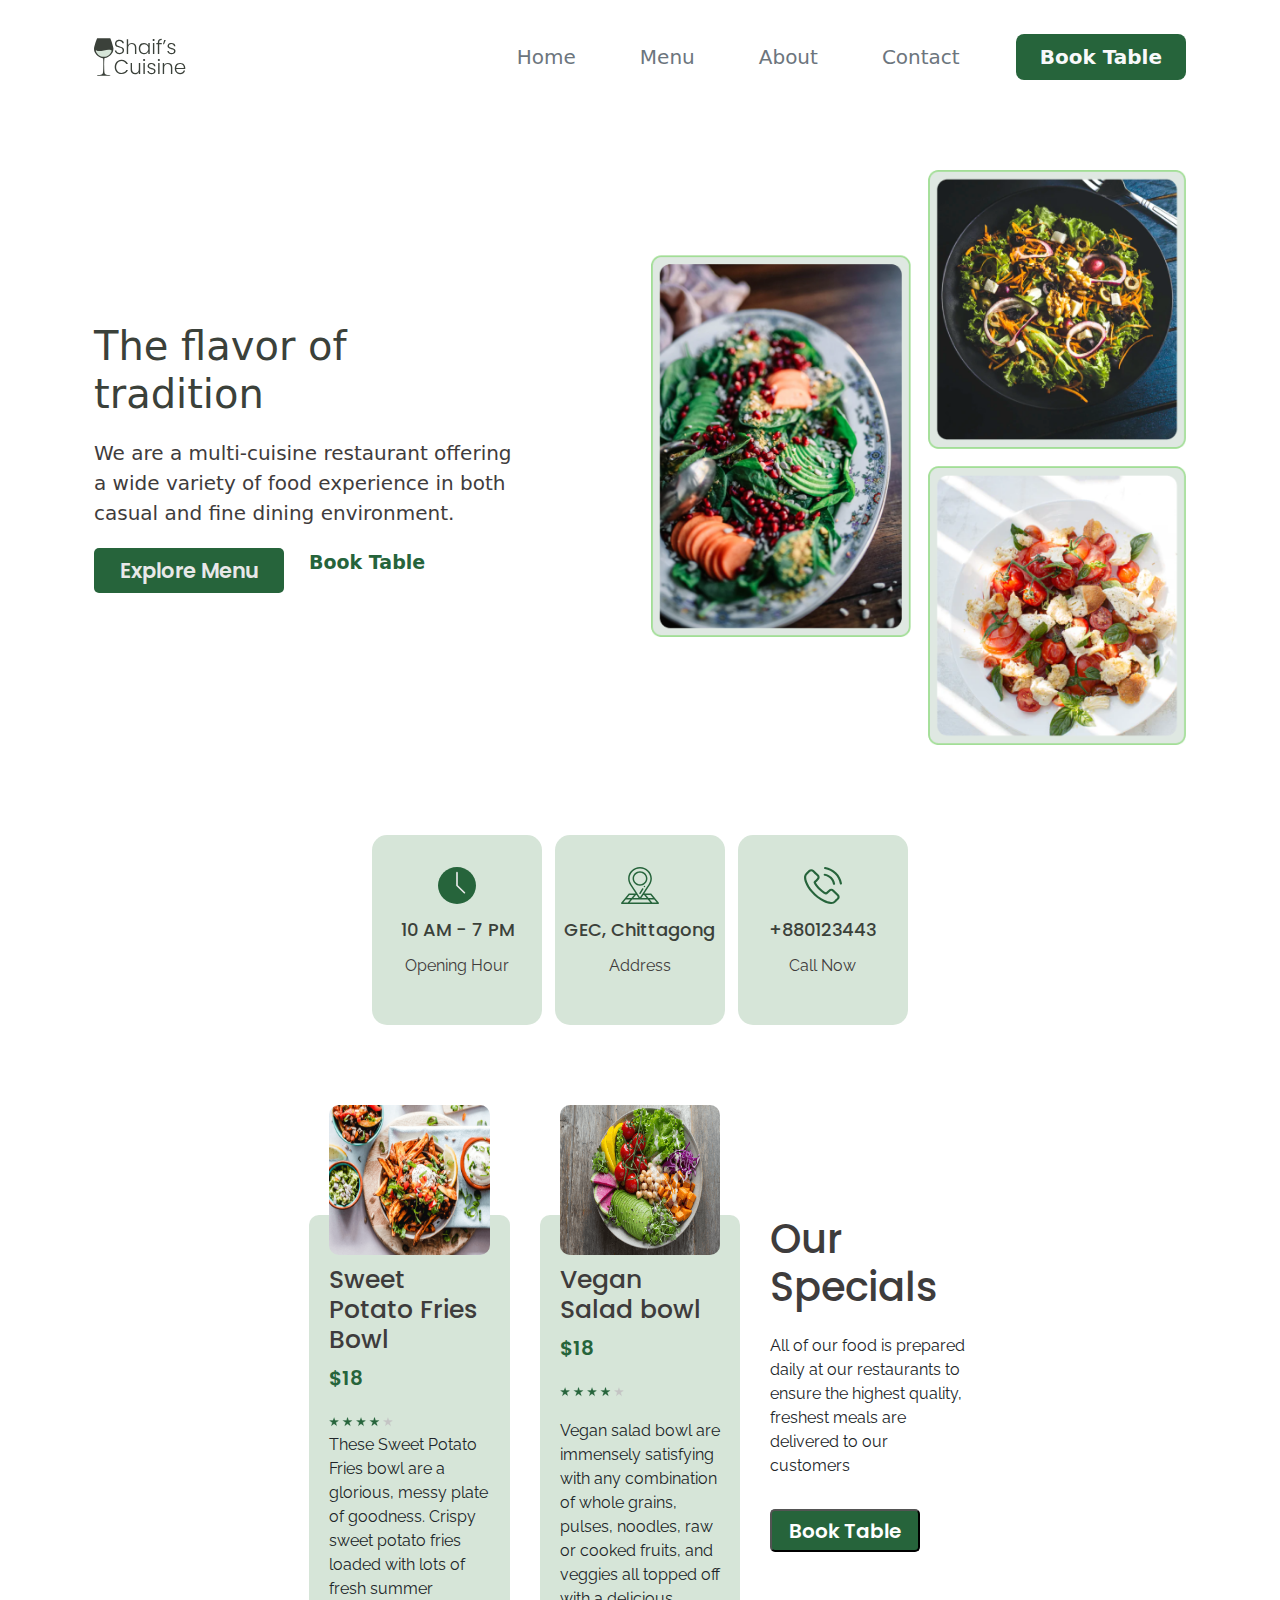
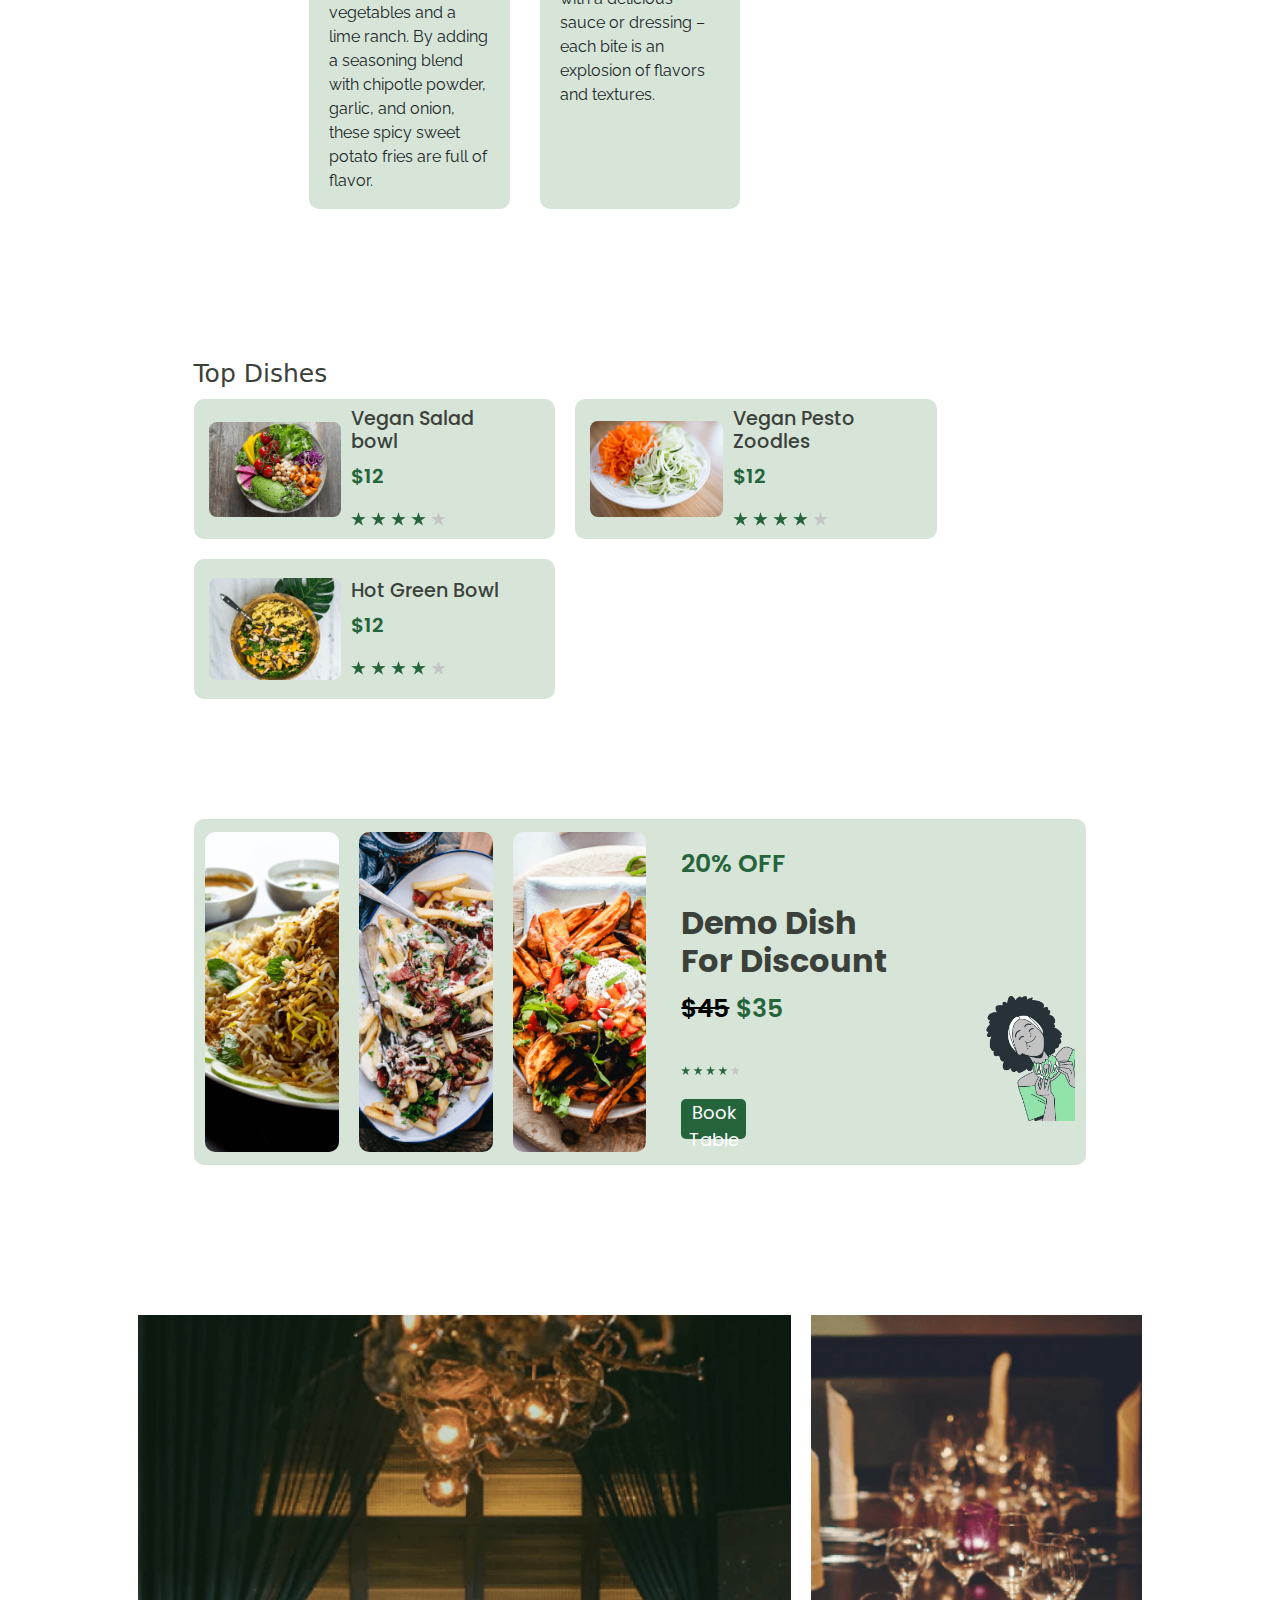
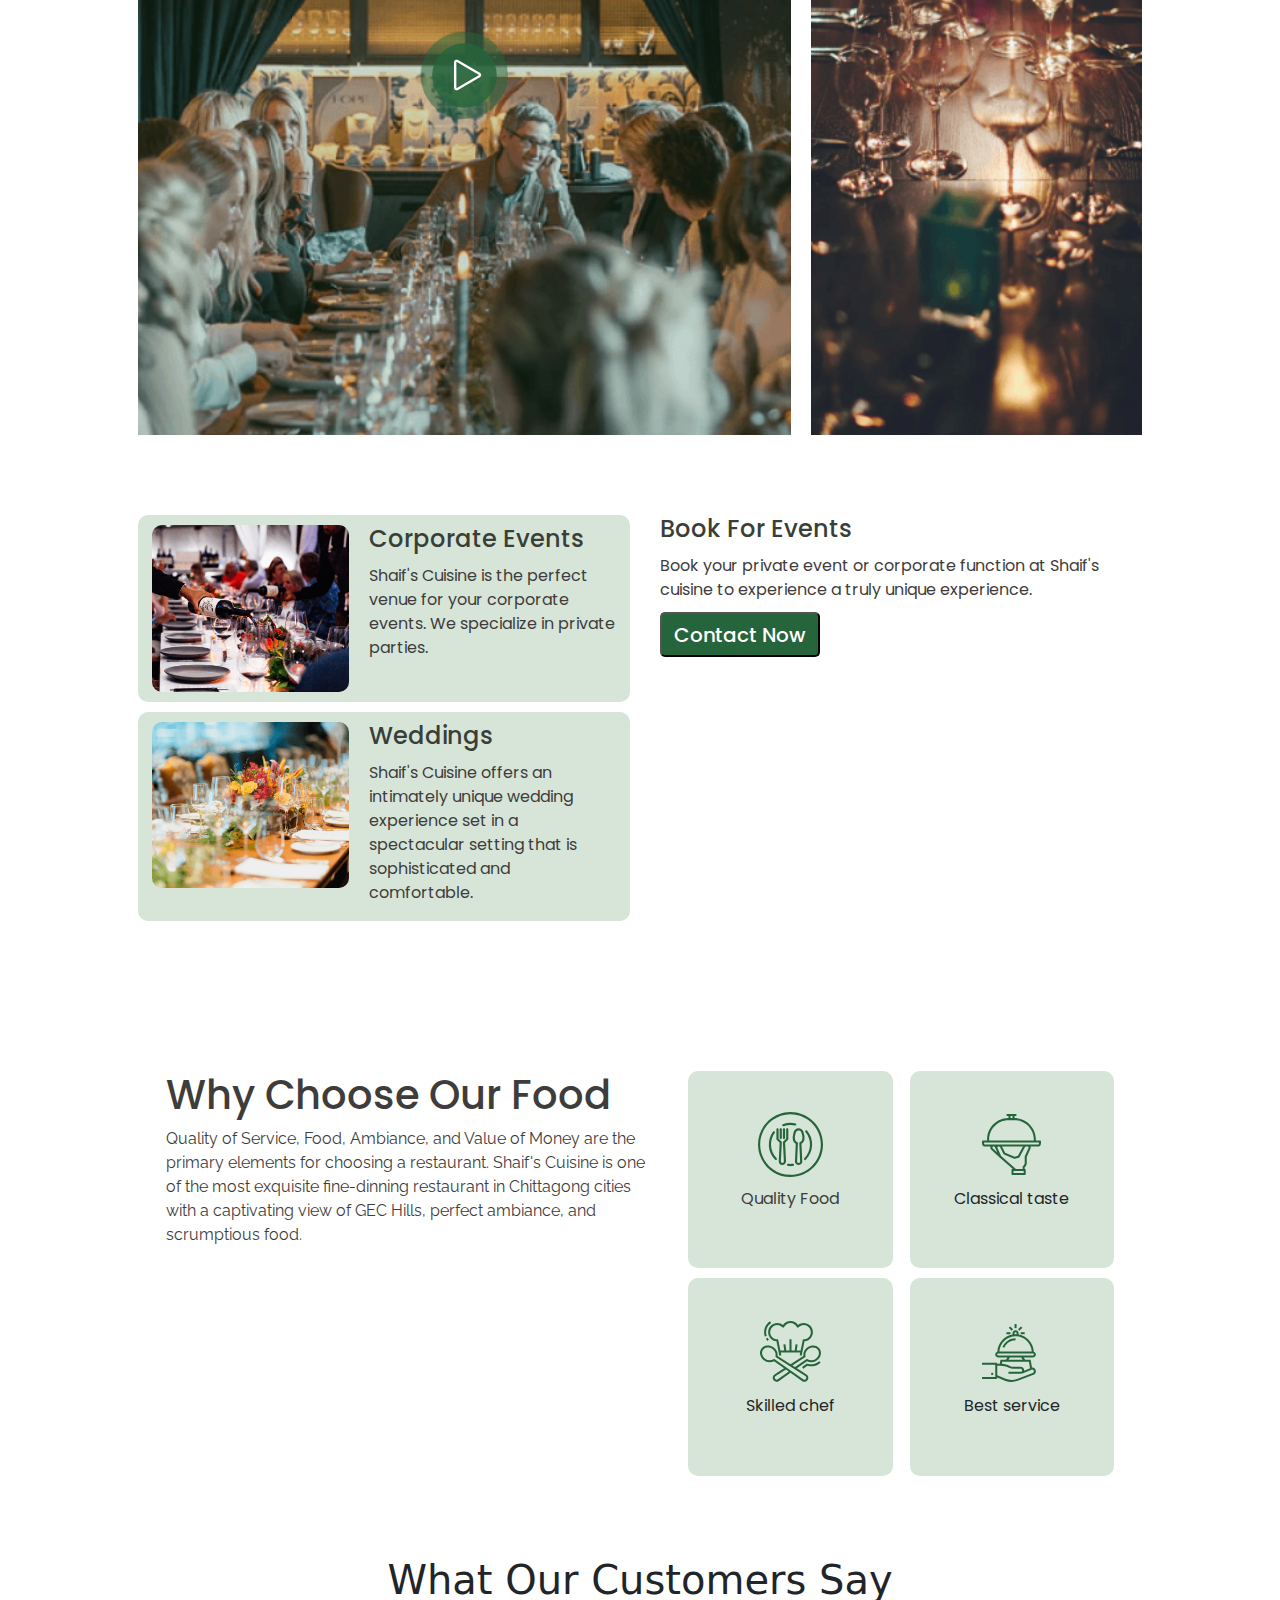
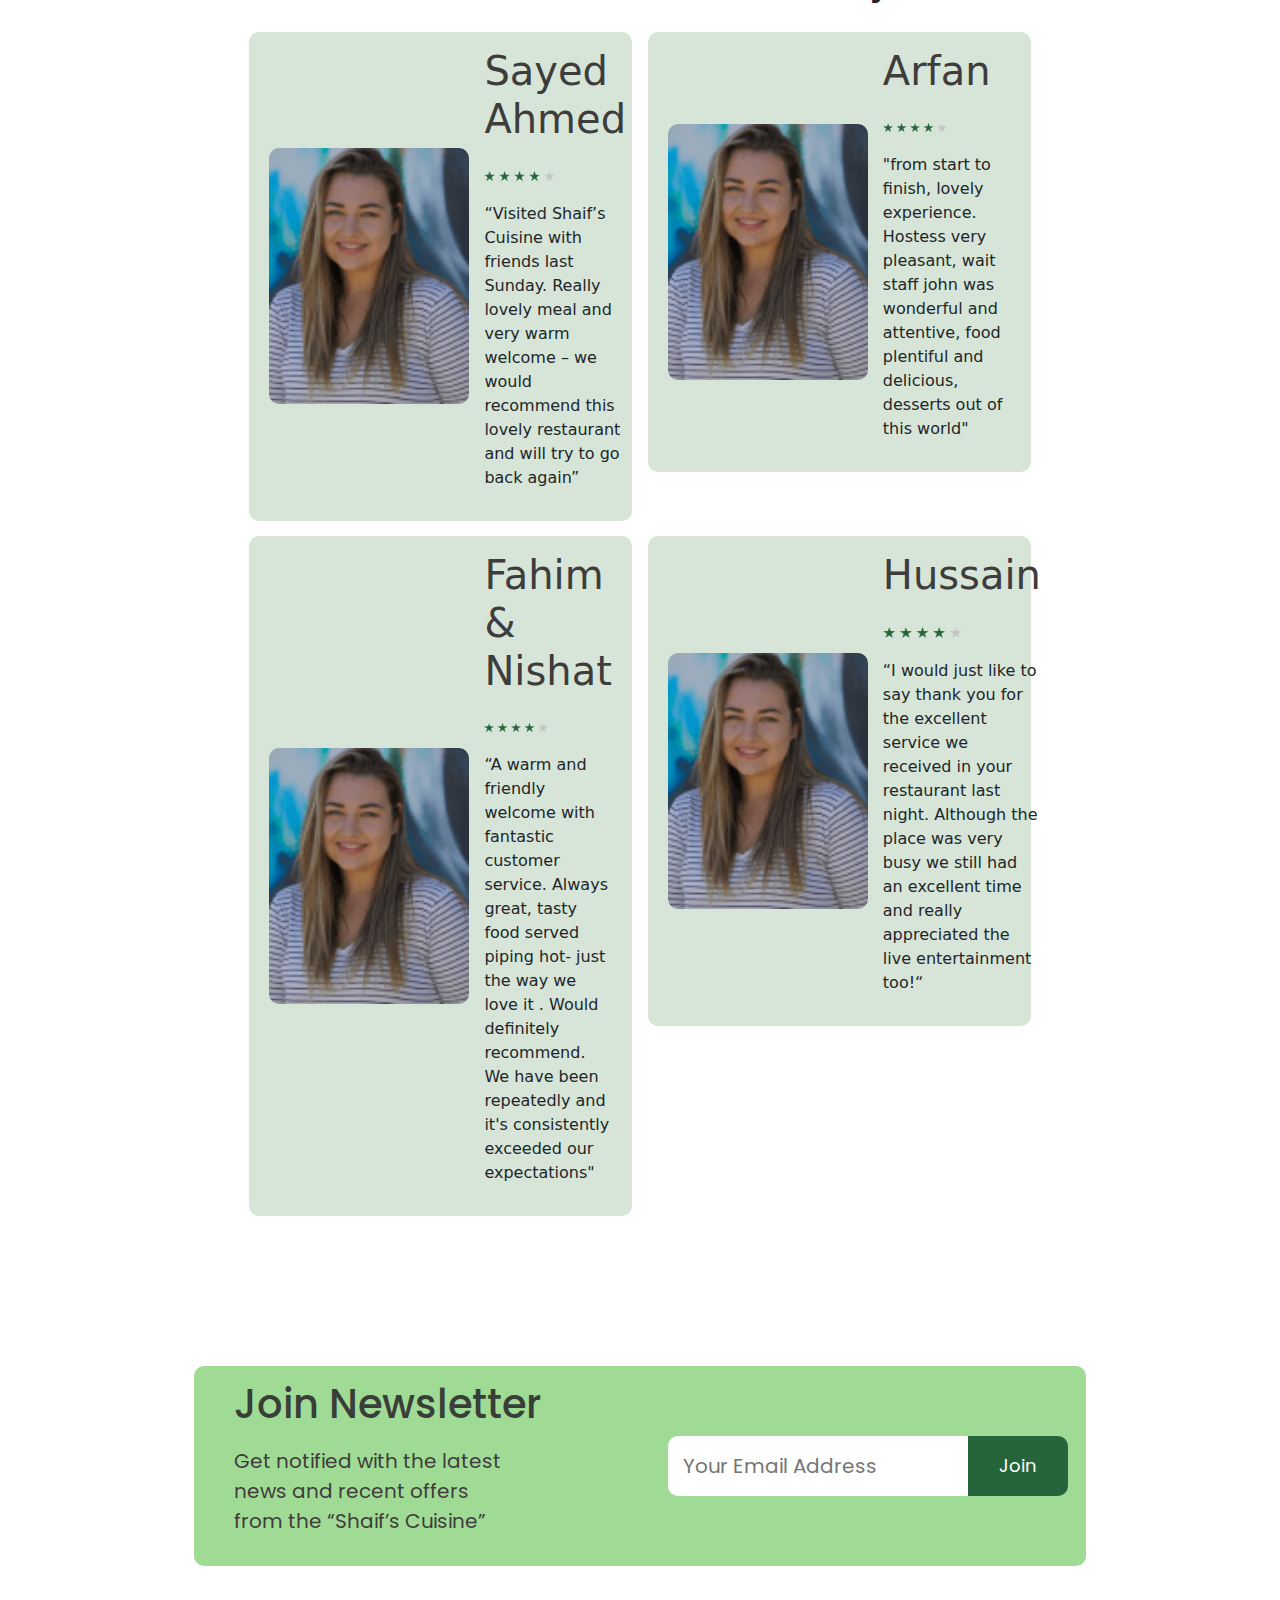
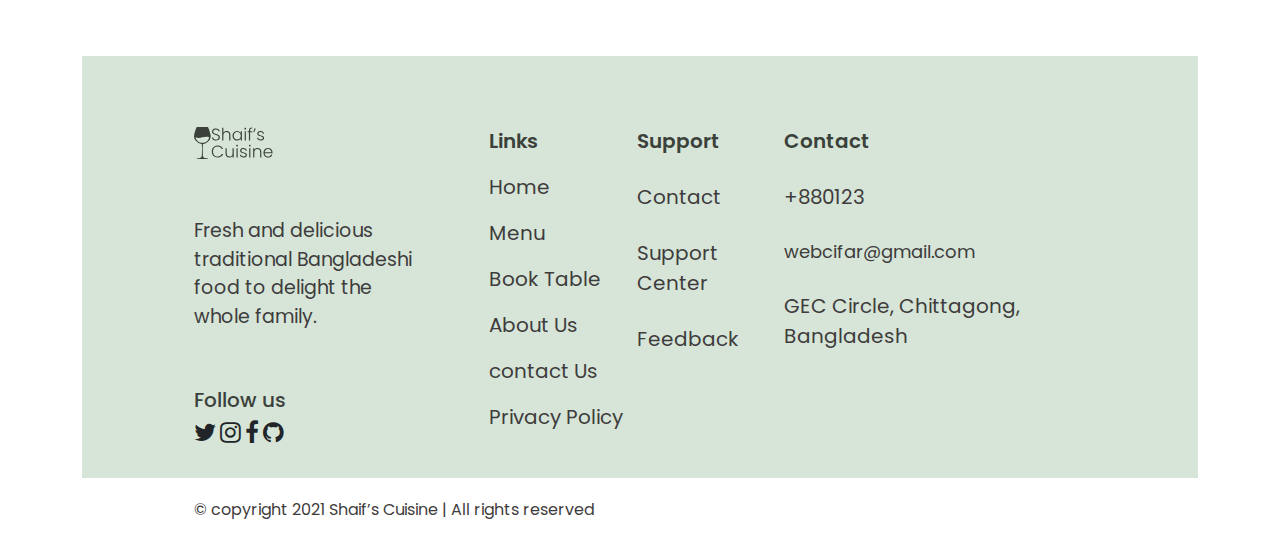
==== commit e1f9a13d: "latest commit" ====
--- a/index.html
+++ b/index.html
@@ -8,6 +8,9 @@
     <link rel="stylesheet" href="styles.css">
     <link rel="stylesheet" href="about.css">
     <link rel="stylesheet" href="challenge.css">
+    <link rel="stylesheet" href="./css/bootstrap.min.css">
+    <link rel="stylesheet" href="./js/bootstrap.bundle.min.js">
+    <link rel="stylesheet" href="js/bootstrap.min.js">
     <link rel="icon" sizes="16x16" href="Assets/favicon.ico" type="image/x-icon">
     <link rel="preconnect" href="https://fonts.googleapis.com">
     <link rel="stylesheet" href="https://cdnjs.cloudflare.com/ajax/libs/font-awesome/4.7.0/css/font-awesome.min.css">
@@ -15,7 +18,7 @@
 <link href="https://fonts.googleapis.com/css2?family=Poppins:ital,wght@0,100;0,200;0,300;0,400;0,500;0,600;0,700;0,800;0,900;1,100;1,200;1,300;1,400;1,500;1,600;1,700;1,800;1,900&family=Raleway:ital,wght@0,100..900;1,100..900&family=Roboto:ital,wght@0,100;0,300;0,400;0,500;0,700;0,900;1,100;1,300;1,400;1,500;1,700;1,900&display=swap" rel="stylesheet">
 </head>
 <body>
-    <div class="header-container flex">
+    <!-- <div class="header-container flex">
         <div class="container flex header-navs">
             <div class="header-logo">
                 <div class="logo-container flex">
@@ -30,10 +33,122 @@
                 <a class="nav-color-d" href="about2.html">About</a>
                 <a class="nav-color-d" href="contact2.html">Contact</a>
                 <a class="nav-color-d book-table" href="book-table2.html">Book Table</a>
-                <img class="hamburger-menu" src="/Assets/hamburger-menu.svg" alt="">
-            </div>
-        </div>
-    </div>
+                <div class="hamburger-menu">
+                    <img src="/Assets/hamburger-menu.svg" alt="">
+                </div>
+
+                
+
+
+            </div>
+        </div>
+    </div> -->
+
+
+    <div class="container">
+        <!-- NavBar Section -->
+            <nav class="navbar navbar-expand-lg my-4">
+                <div class="container-fluid">
+                  <a class="navbar-brand" href="#"><img src="./Assets/logo.svg" alt=""></a>
+                  <button class="navbar-toggler-0 shadow-none d-lg-none border-0" type="button" data-bs-toggle="offcanvas" data-bs-target="#offcanvasRight" aria-controls="offcanvasRight">
+                    <span class="navbar-toggler-icon"></span>
+                  </button>
+                  <div class="collapse navbar-collapse" id="navbarNavAltMarkup">
+                    <ul class="navbar-nav ms-auto gap-5">
+                        <li class="nav-item">
+                          <a class="nav-link active fs-5 fw-medium text-secondary" aria-current="page" href="index.html">Home</a>
+                        </li>
+                        <li class="nav-item">
+                          <a class="nav-link fs-5 fw-medium text-secondary" href="menu2.html">Menu</a>
+                        </li>
+                        <li class="nav-item">
+                          <a class="nav-link fs-5 fw-medium text-secondary" href="about2.html">About</a>
+                        </li>
+                        <li class="nav-item">
+                          <a class="nav-link fs-5 fw-medium text-secondary" href="contact2.html">Contact</a>
+                        </li>
+                        <li class="nav-item">
+                          <a class="nav-link btn border-2 fs-5 fw-bolder text-light btn-lg px-4" href="book-table2.html" style=" background-color: #26643B">Book Table</a>
+                        </li>
+                      </ul>
+                  </div>
+                </div>
+            </nav>
+
+            <div class="offcanvas offcanvas-end" tabindex="-1" id="offcanvasRight" aria-labelledby="offcanvasRightLabel">
+                <div class="offcanvas-header">
+                  <h5 class="offcanvas-title" id="offcanvasRightLabel"><a class="nav-link active text-secondary" aria-current="page" href="index.html">Home</a>
+                    <a class="nav-link text-secondary" href="menu2.html">Menu</a>
+                    <a class="nav-link text-secondary" href="about2.html">About</a>
+                    <a class="nav-link text-secondary" href="contact2.html">Contact</a>
+                    <a class="nav-link text-secondary" href="book-table2.html">Book Table</a></h5>
+                  <button type="button" class="btn-close" data-bs-dismiss="offcanvas" aria-label="Close"></button>
+                </div>
+                <div class="offcanvas-body">
+                
+                </div>
+            </div>
+
+
+
+
+
+
+
+
+
+
+    <!-- <nav class="navbar navbar-expand-lg">
+        <div class="container">
+          <a class="navbar-brand" href="#"><img src="/Assets/logo.svg" alt=""></a>
+          <button class="navbar-toggler" type="button" data-bs-toggle="collapse" data-bs-target="#navbarNav" aria-controls="navbarNav" aria-expanded="false" aria-label="Toggle navigation">
+            <span class="navbar-toggler-icon"></span>
+          </button>
+          <div class="collapse navbar-collapse" id="navbarNav">
+            <ul class="navbar-nav ms-auto gap-5">
+              <li class="nav-item">
+                <a class="nav-link active fs-5 fw-medium text-secondary" aria-current="page" href="#">Home</a>
+              </li>
+              <li class="nav-item">
+                <a class="nav-link fs-5 fw-medium text-secondary" href="#">Menu</a>
+              </li>
+              <li class="nav-item">
+                <a class="nav-link fs-5 fw-medium text-secondary" href="#">About</a>
+              </li>
+              <li class="nav-item">
+                <a class="nav-link fs-5 fw-medium text-secondary" href="#">Contact</a>
+              </li>
+              <li class="nav-item">
+                <a class="nav-link btn border-2 border-success bg-success fs-5 fw-bolder text-light btn-lg px-4" href="#">Book Table</a>
+              </li>
+            </ul>
+          </div>
+        </div>
+      </nav> -->
+
+
+
+
+
+
+
+
+
+
+
+
+
+
+
+
+
+
+
+
+
+
+
+
     <div class="hero-section flex">
        <div class="container width-controller hero-wrapper flex">
             <div class="flavor-paragraph flex">
@@ -148,7 +263,7 @@
                 </div>
                 <div class="three-dish1 three-dish2 flex">
                     <img class="food-1" src="/Assets/food-2.png" alt="">
-                    <div class="vegan-div">
+                    <div class="vegan-div" id="Pesto">
                         <h1>Vegan Pesto Zoodles</h1>
                         <p>$12</p>
                         <img src="./Assets/3star.png" alt="">
@@ -416,5 +531,7 @@
         © copyright 2021 Shaif’s Cuisine | All rights reserved
         </div>
     </div>
+
+    <script src="/js/bootstrap.bundle.min.js"></script>
 </body>
 </html>--- a/styles.css
+++ b/styles.css
@@ -345,7 +345,7 @@
     width: 40%;
 }
 .vegan-div h1{
-    font-size: 25px;
+    font-size: 1.2rem !important;
     width: 90%;
     color: #3B413A;
     font-family: Poppins;
